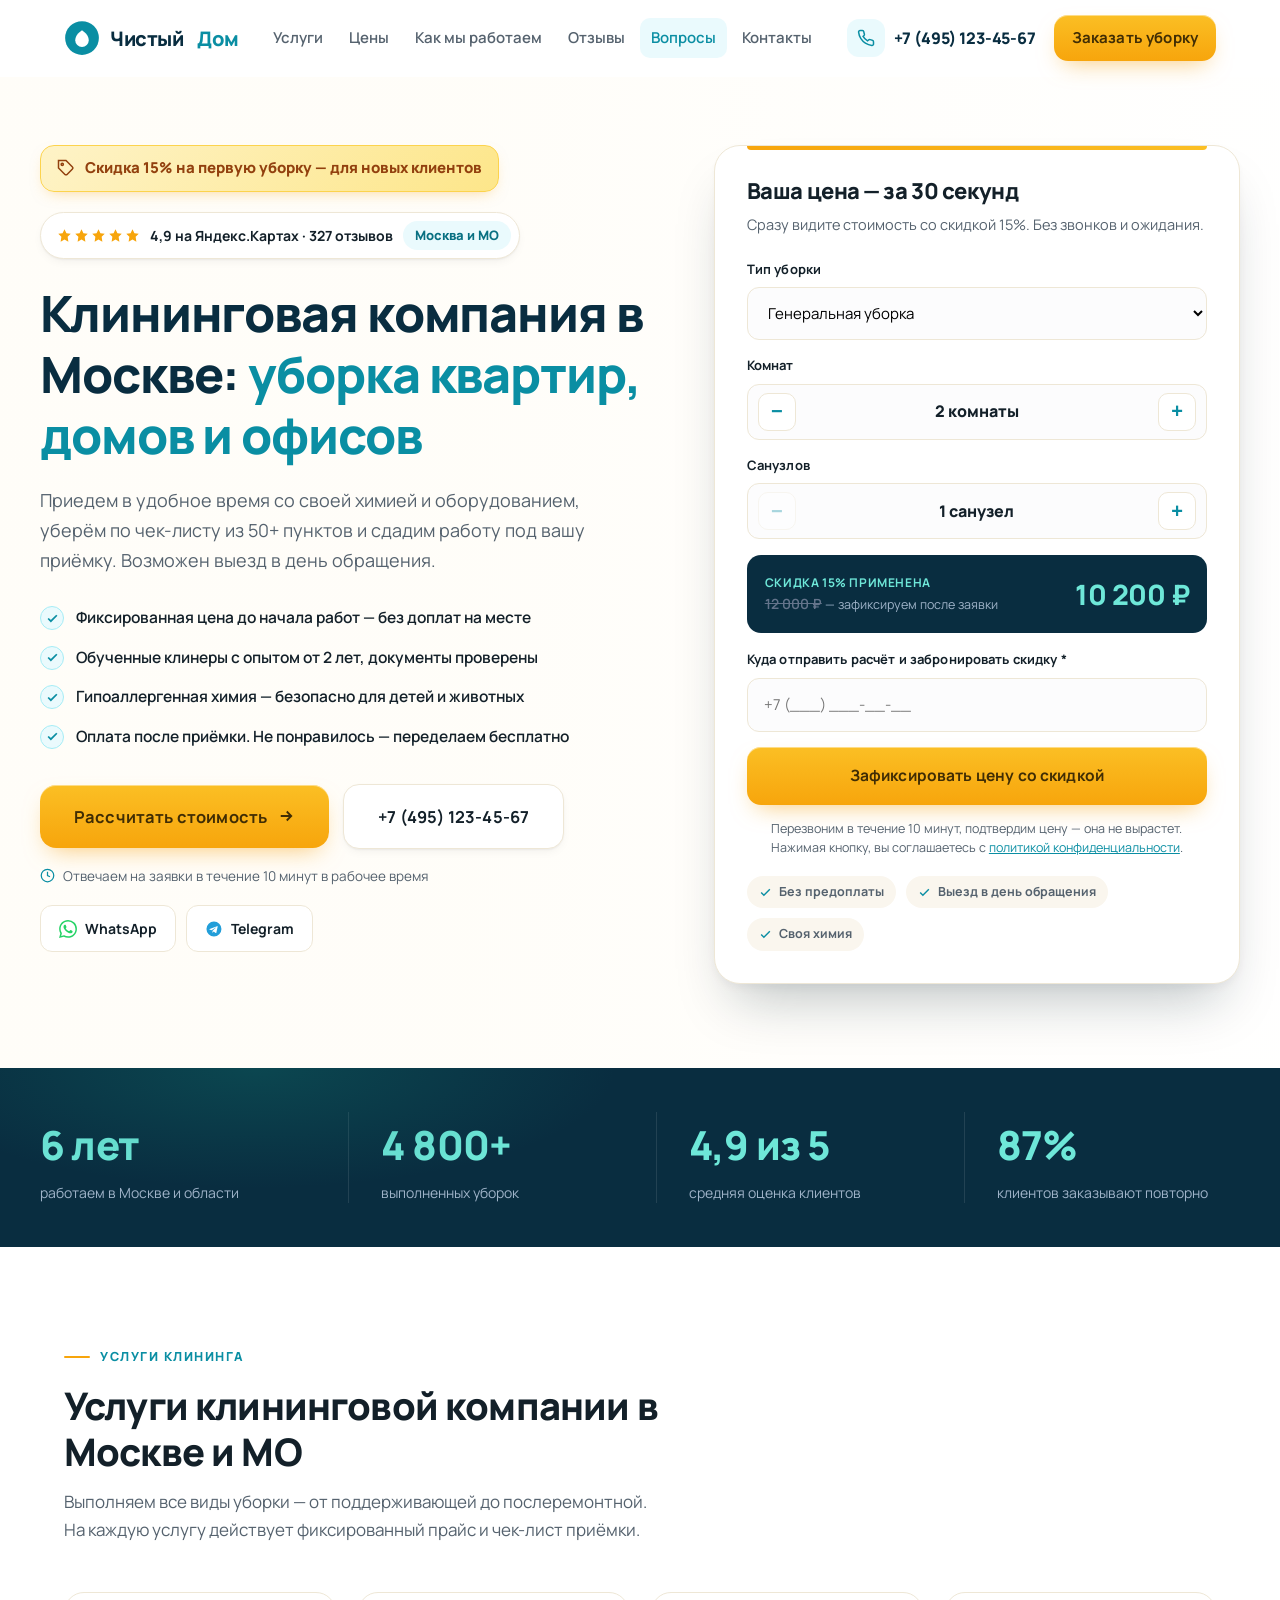
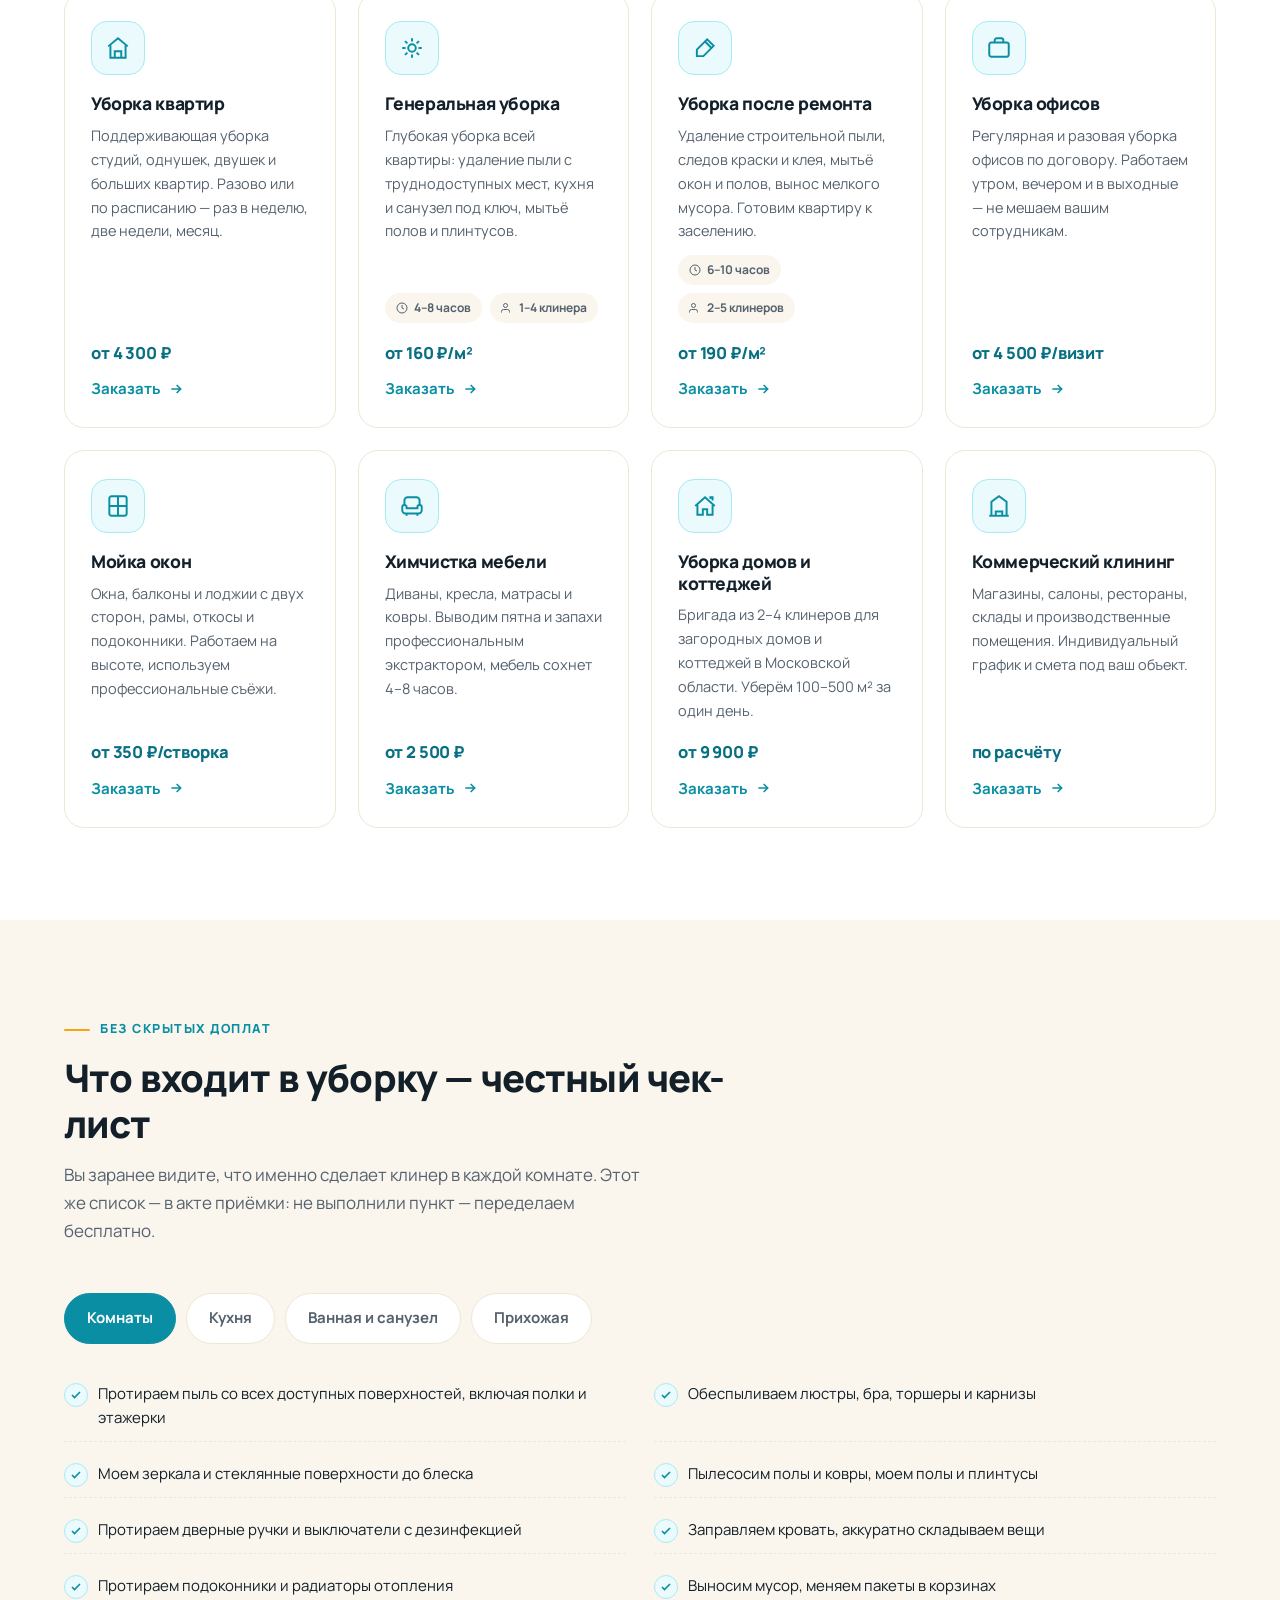
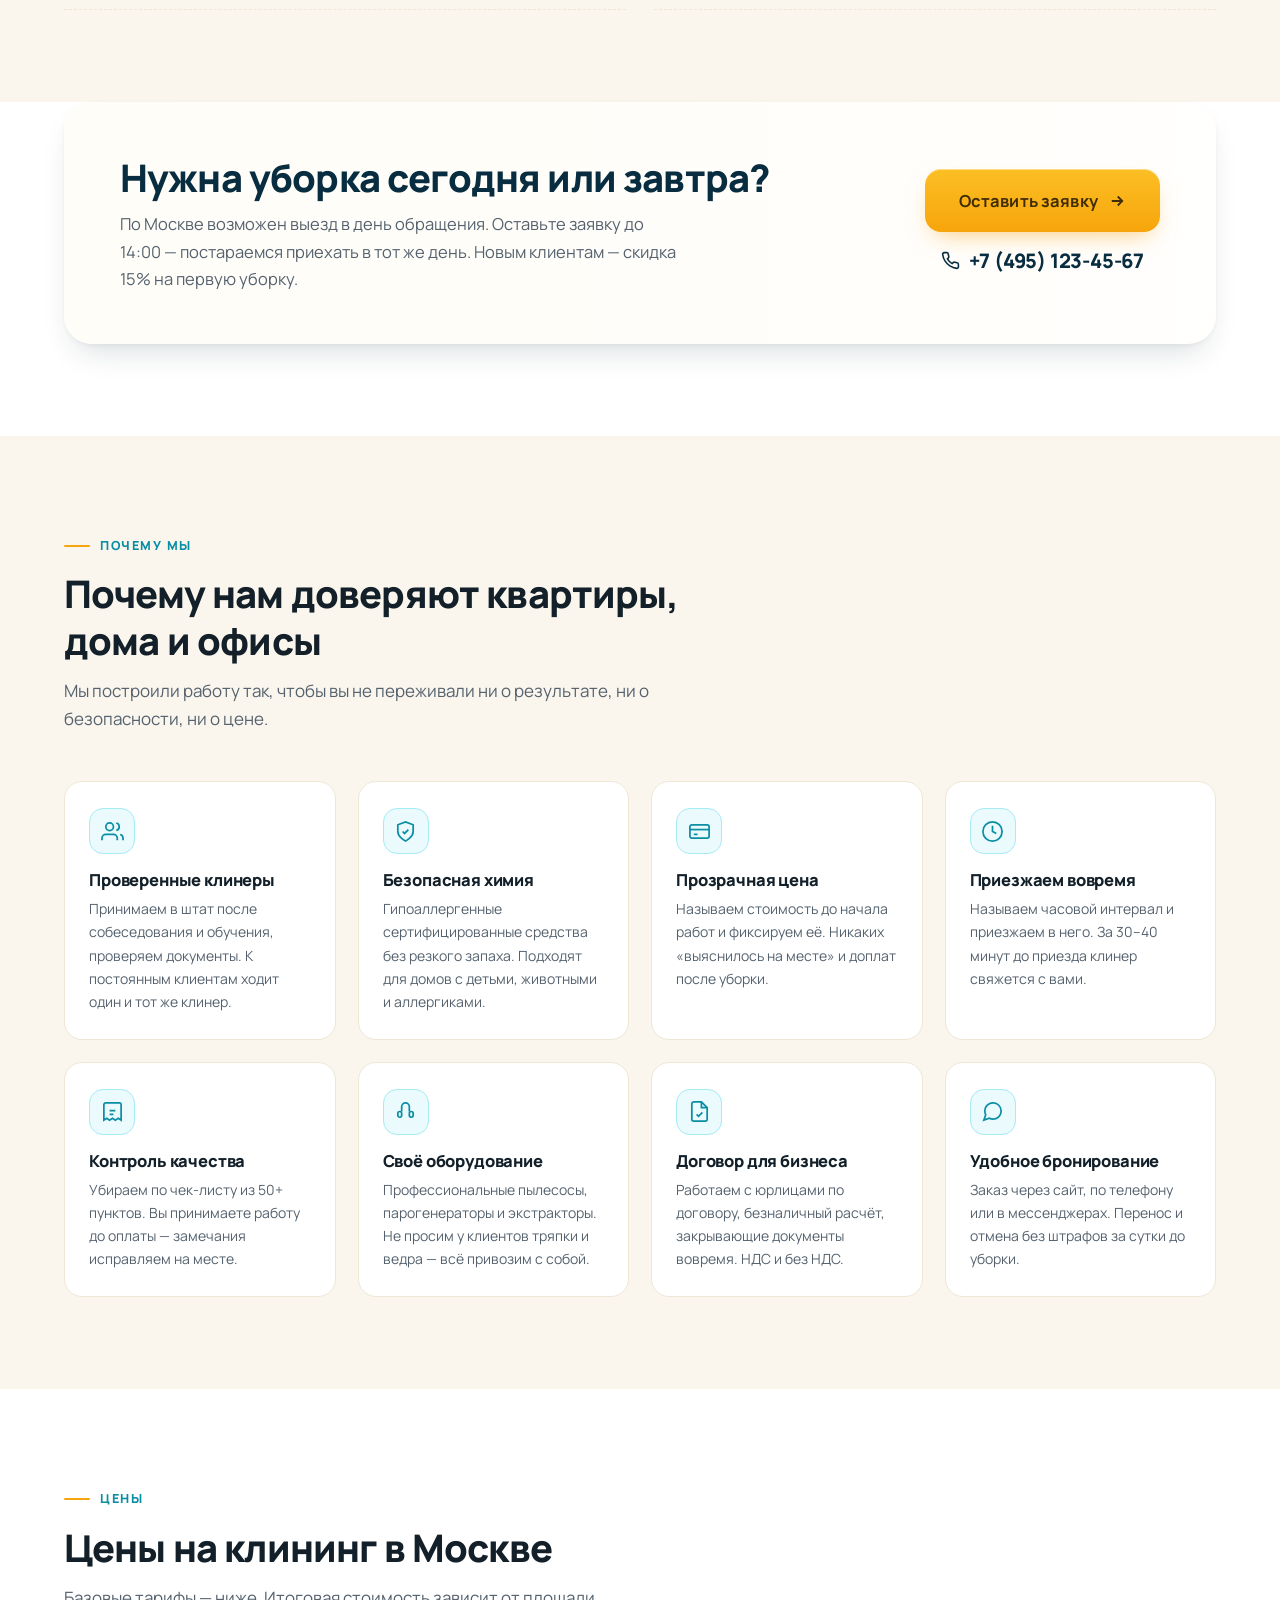
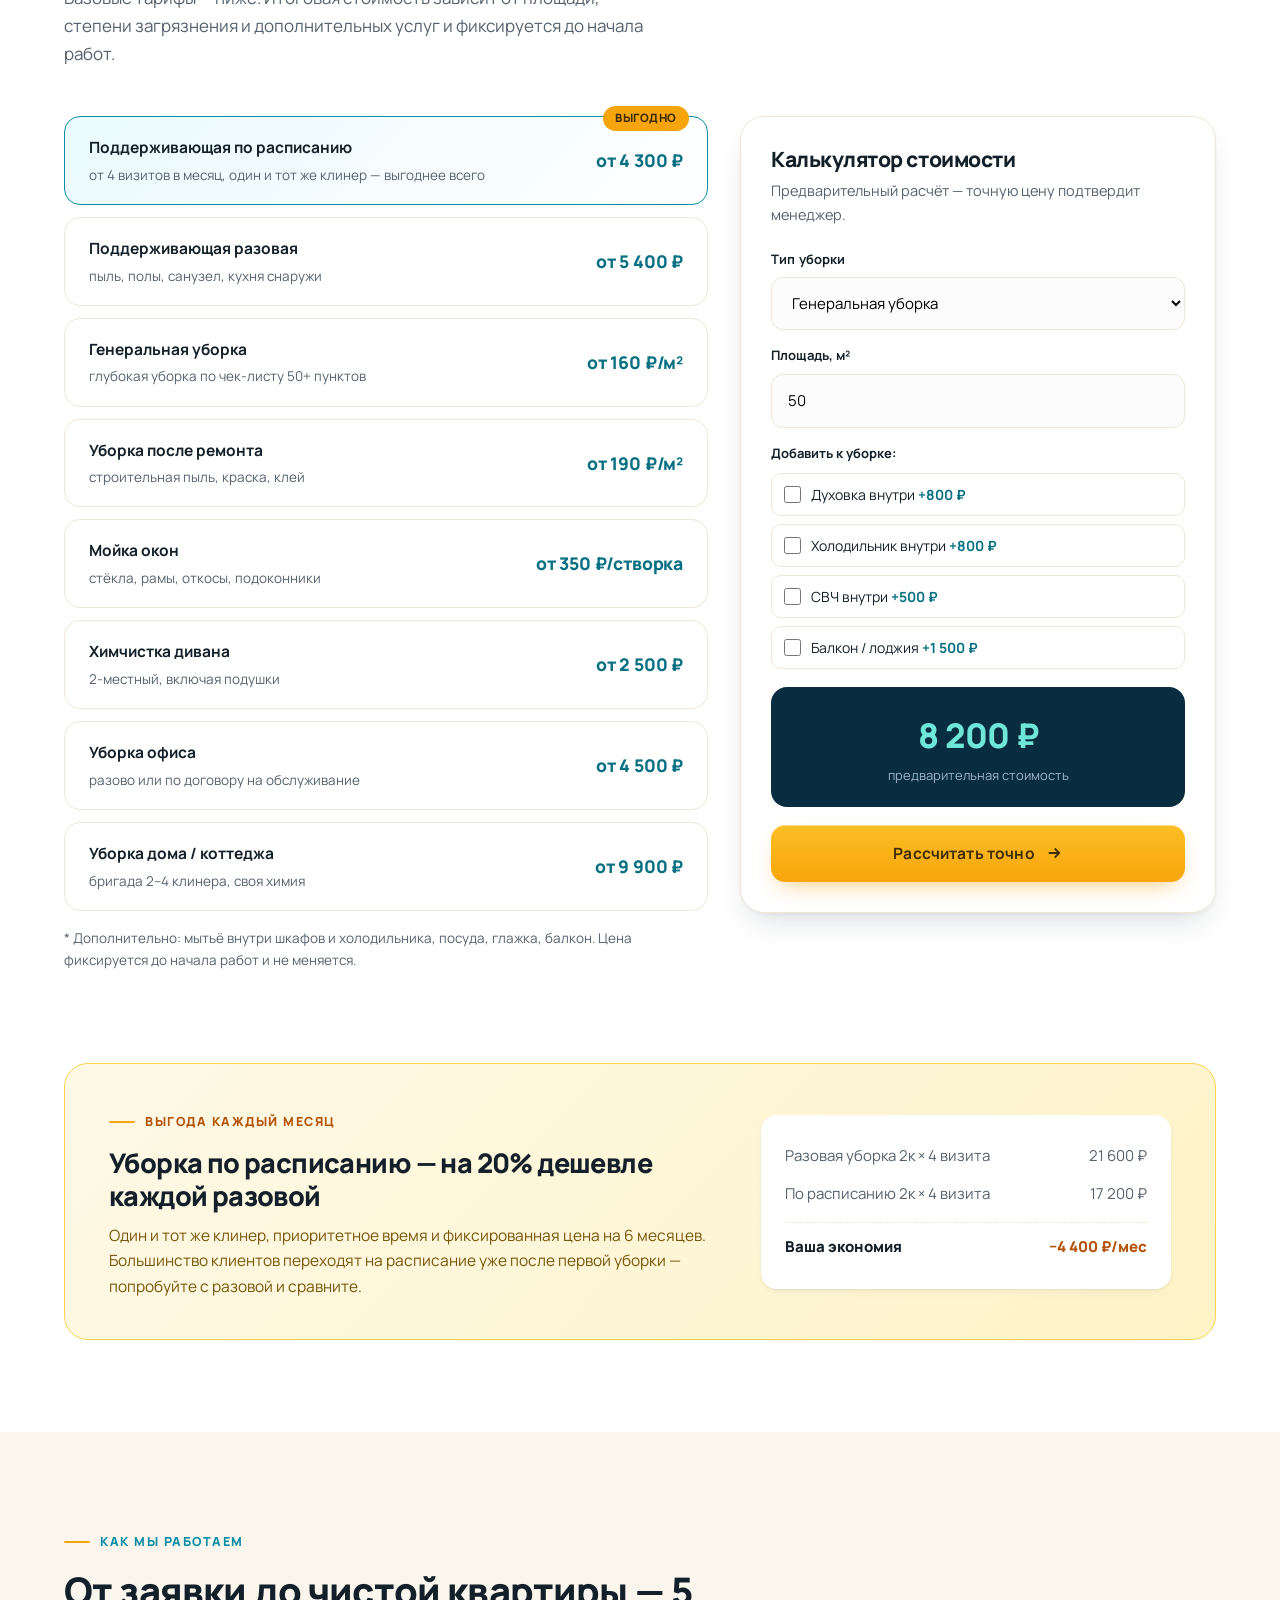
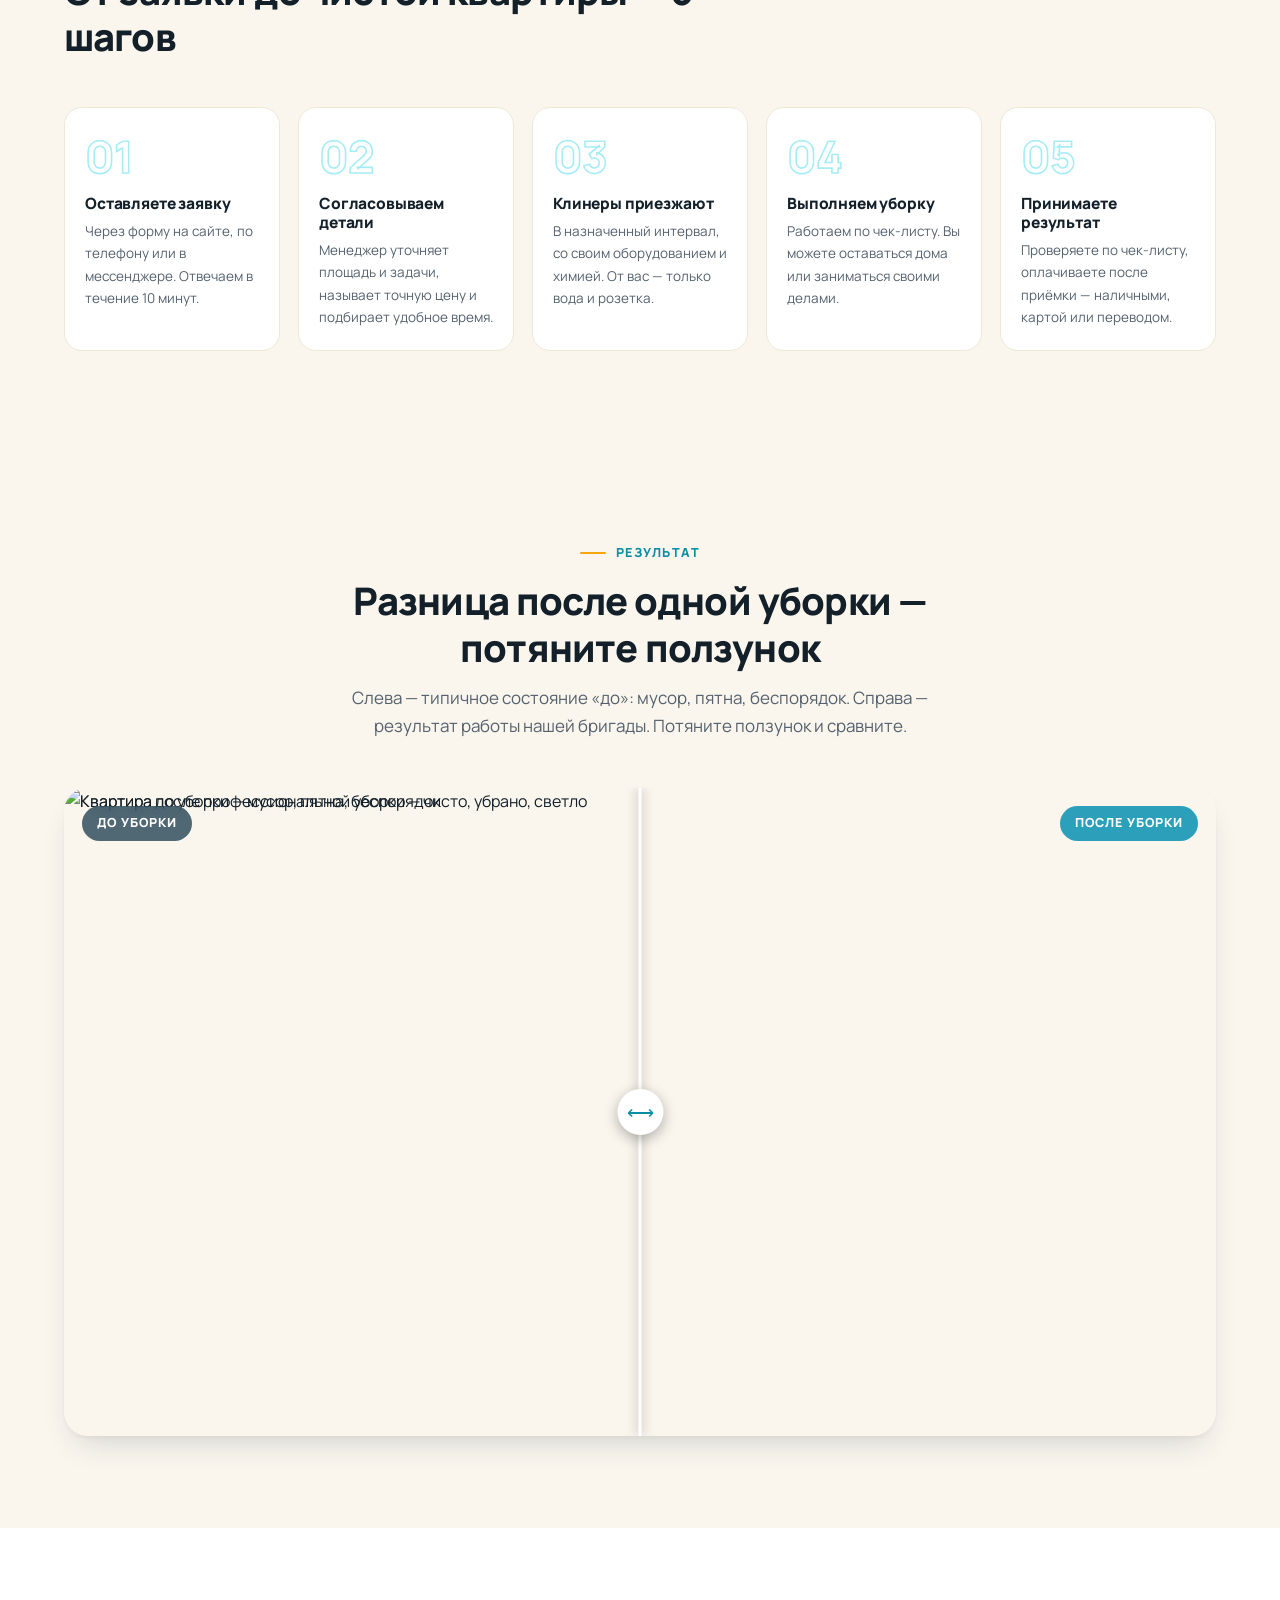
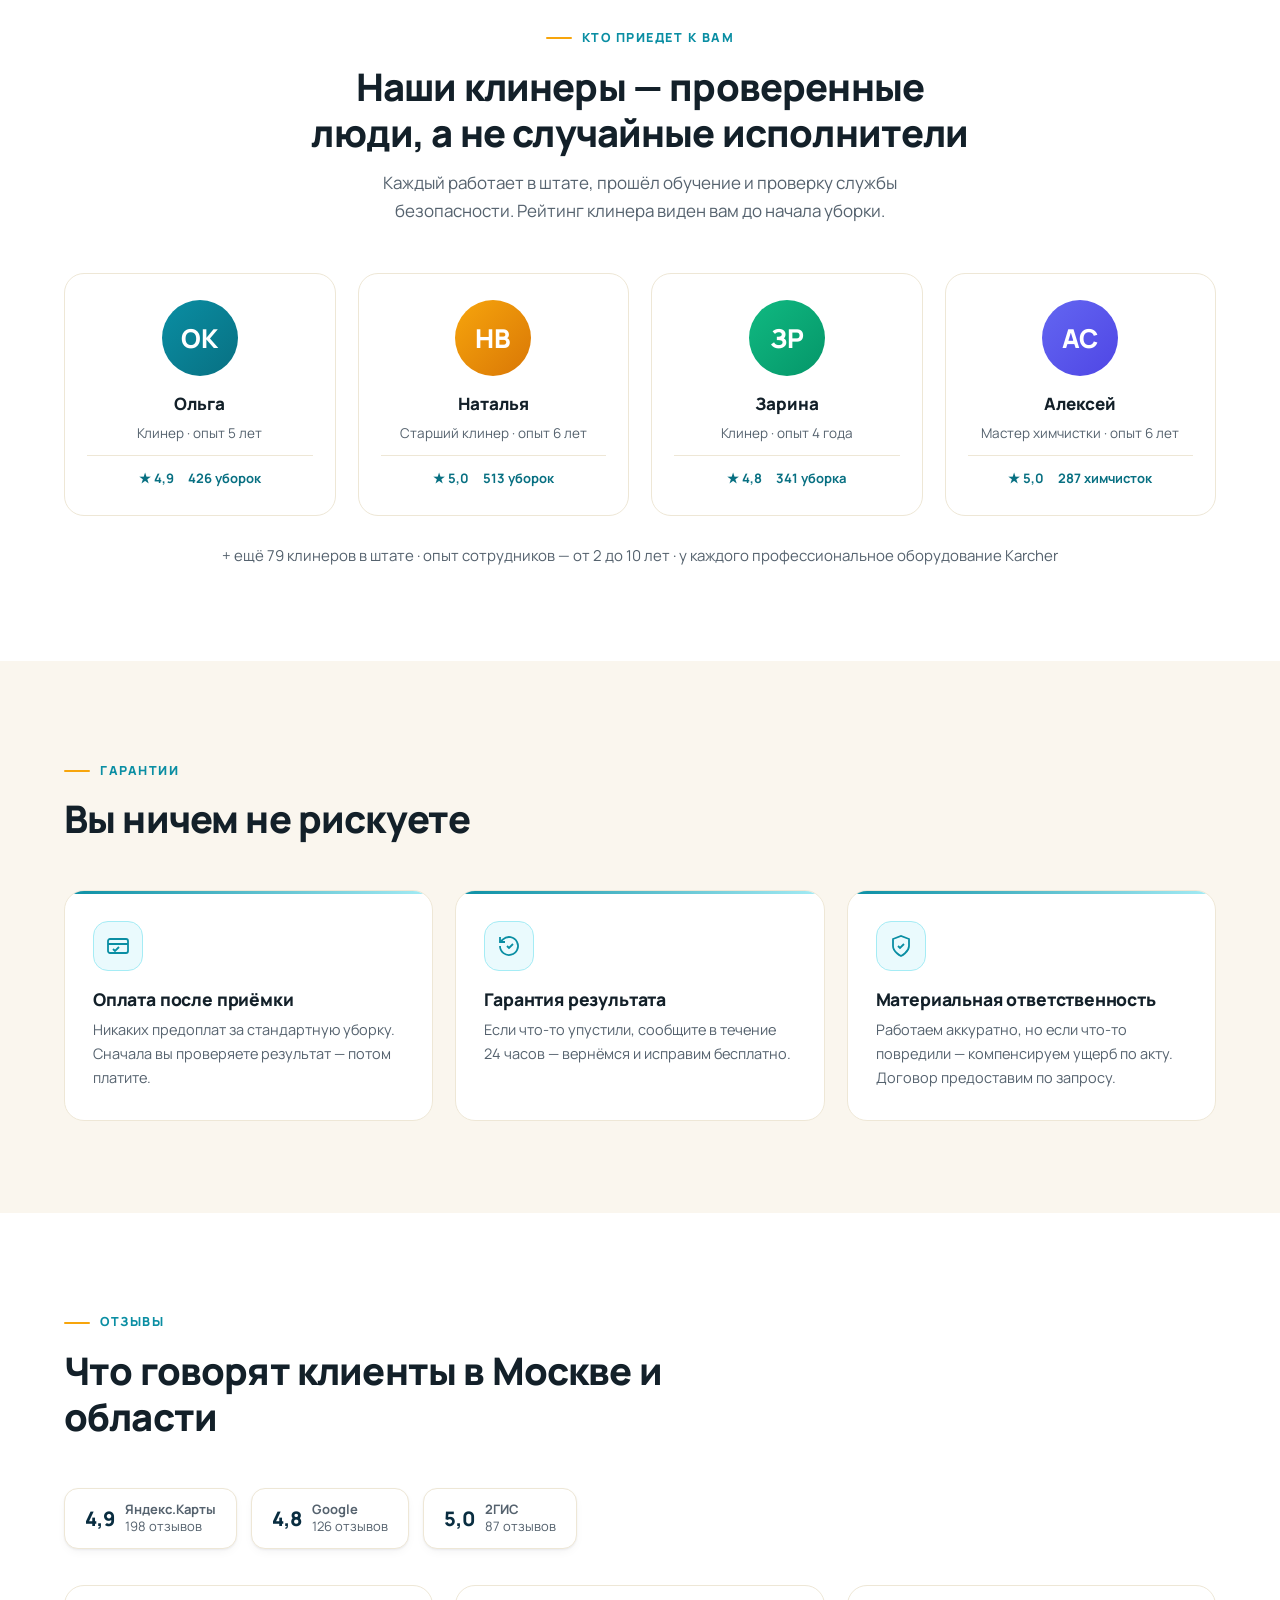
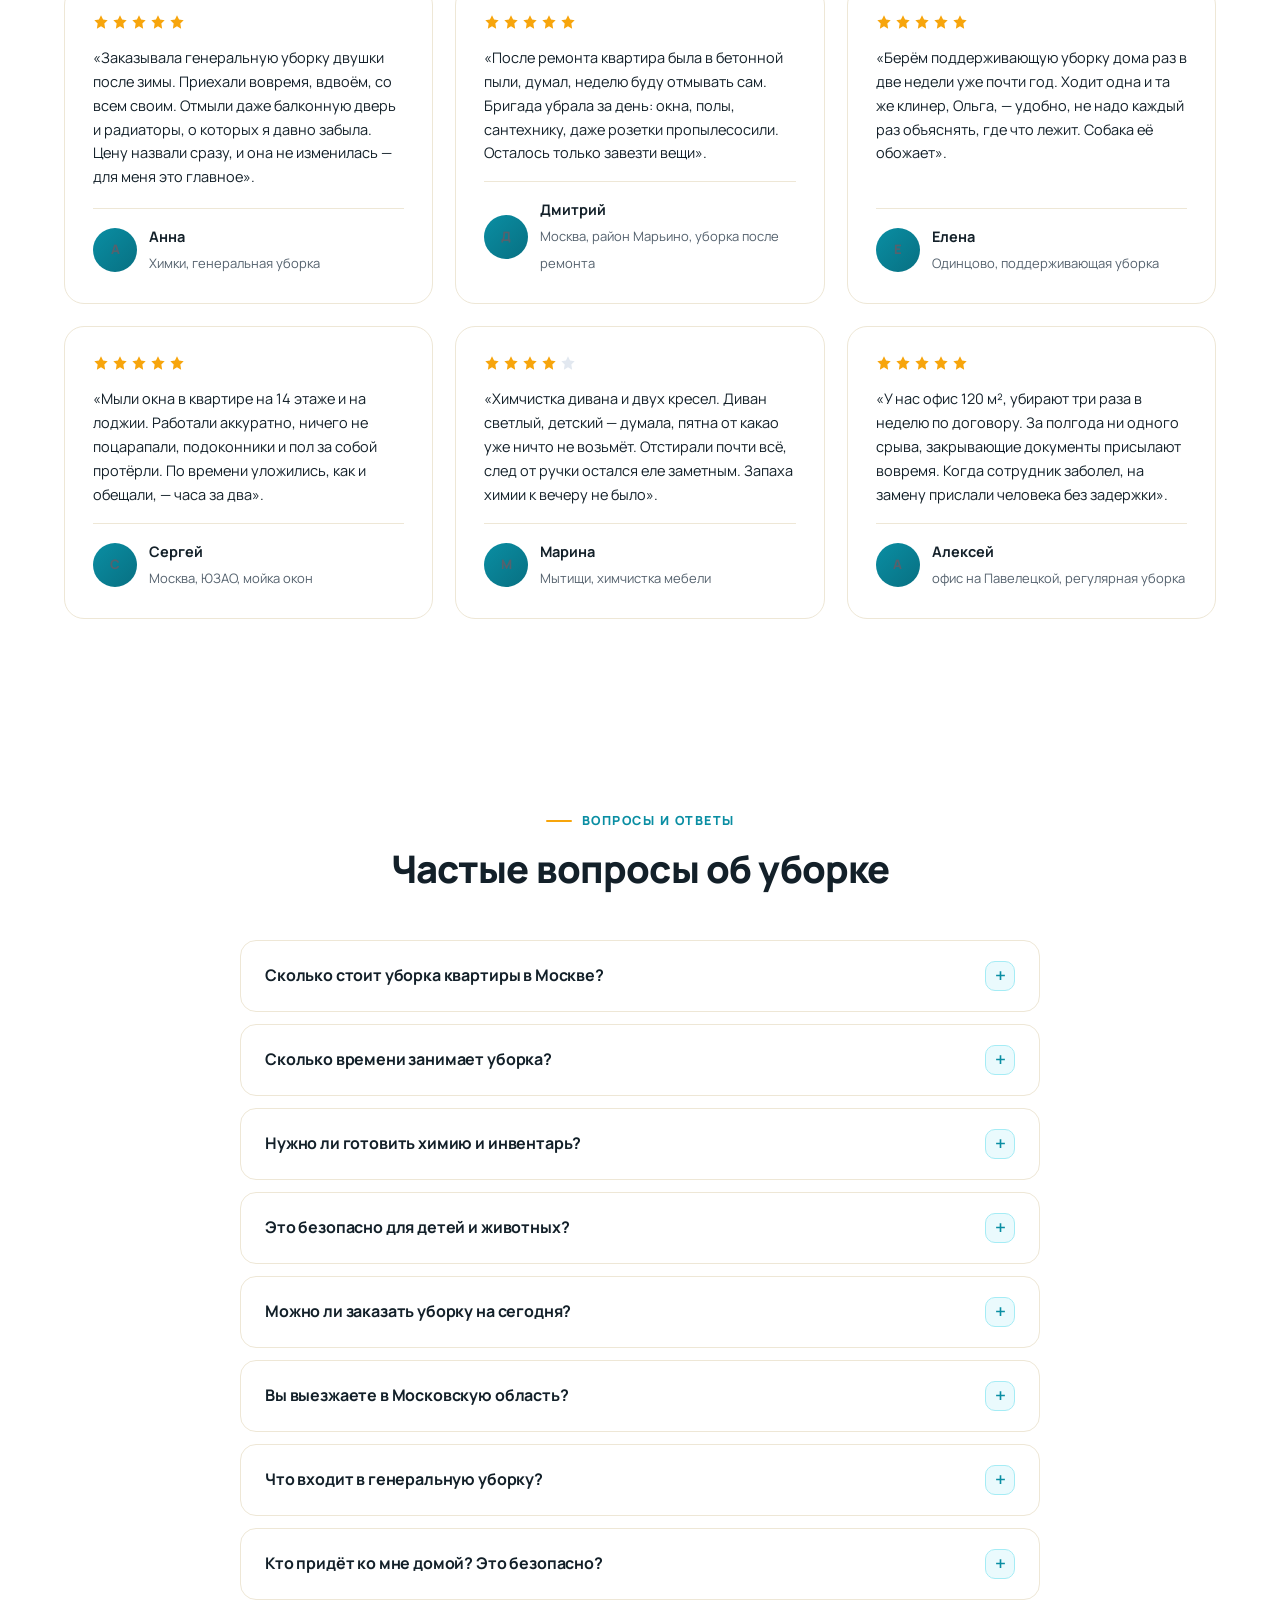
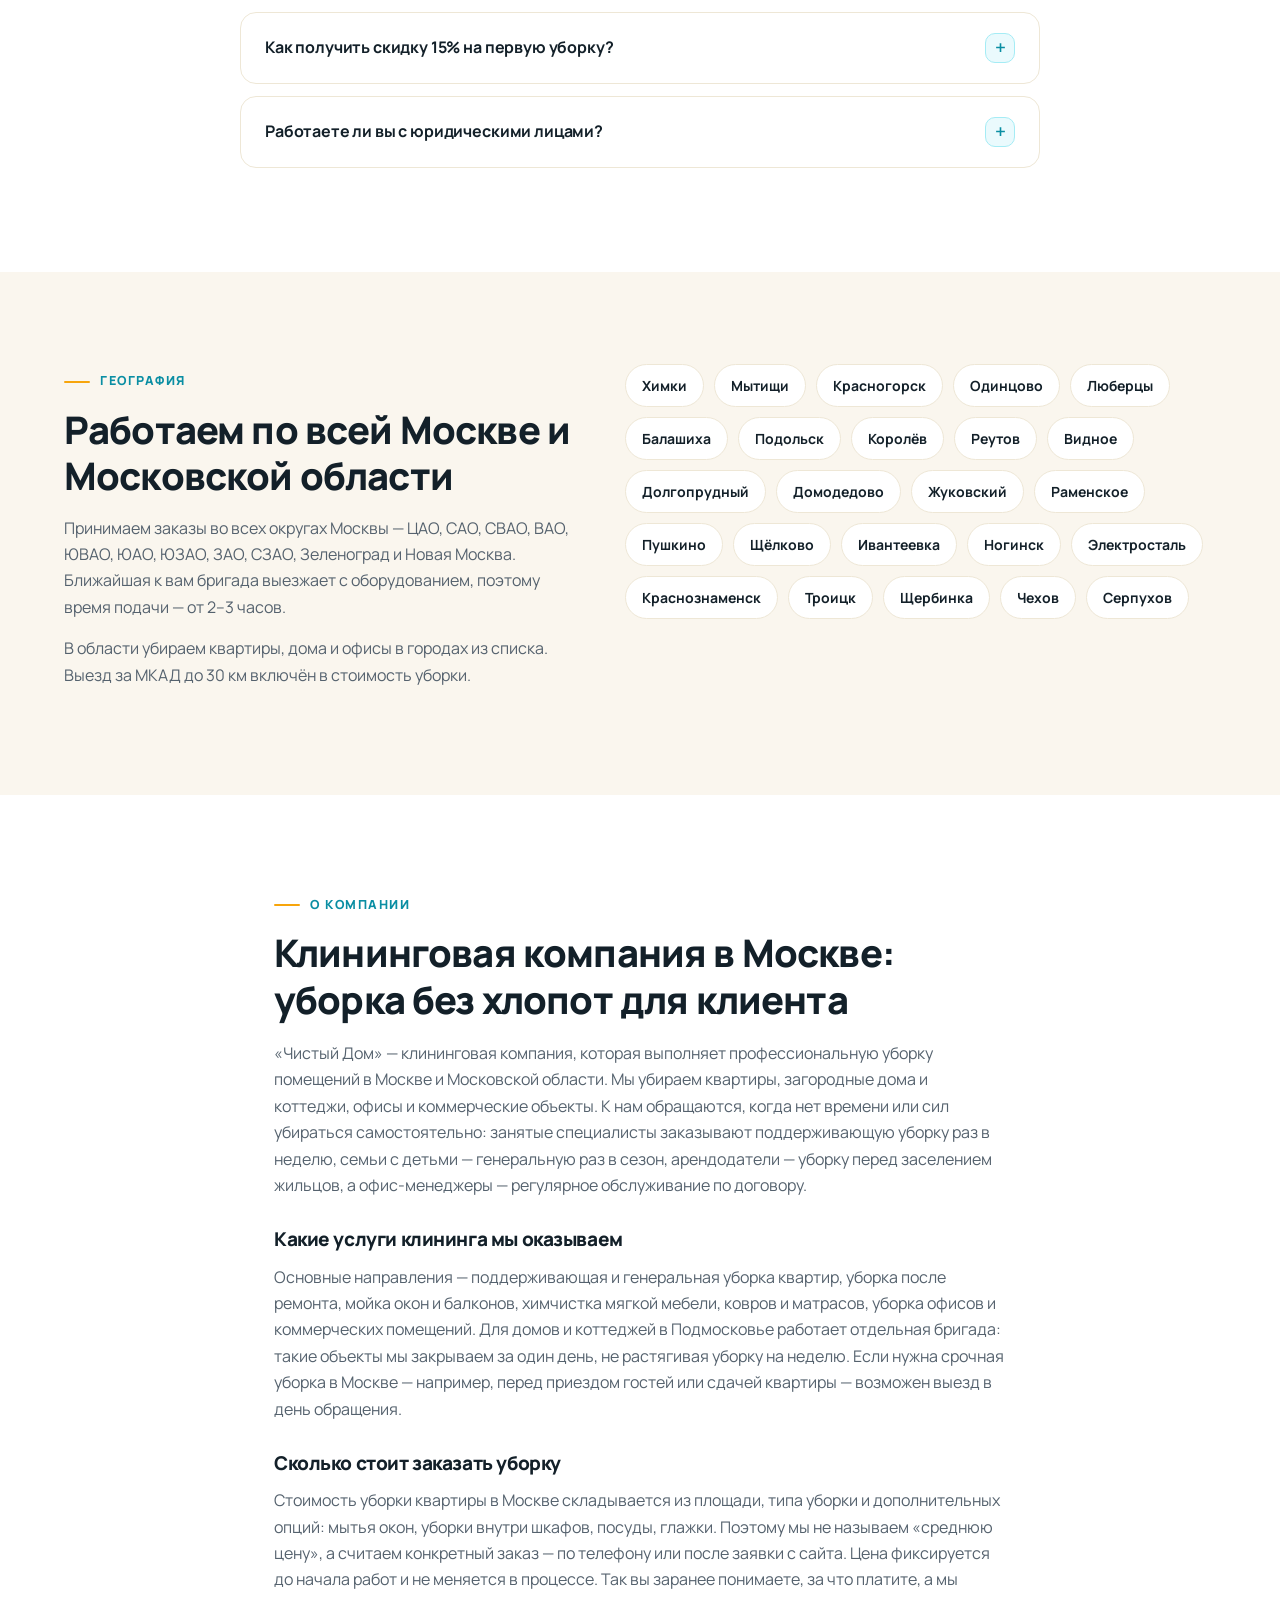
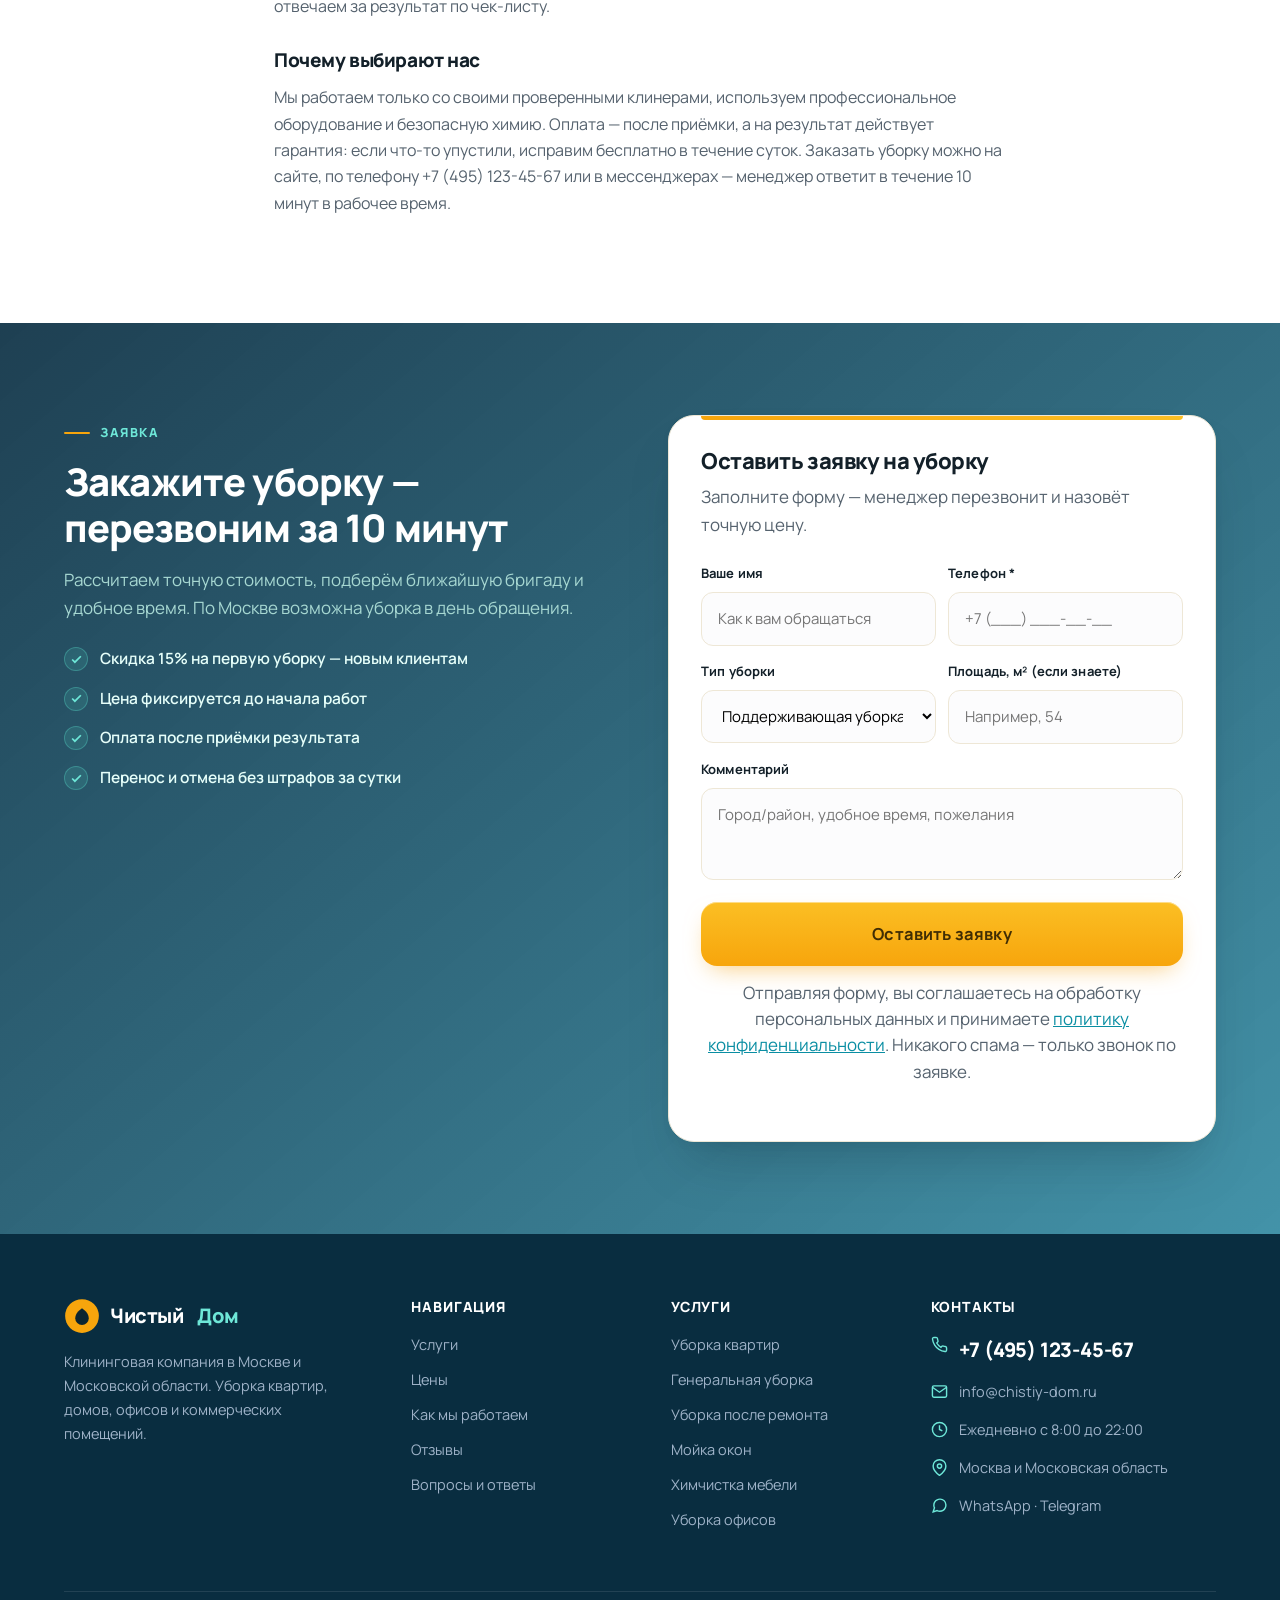
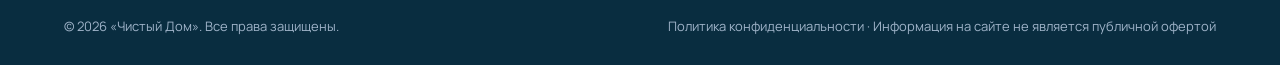
==== app/index.html @ 16c9f95a "Rename index.html to app/index.html" ====
<!DOCTYPE html>
<html lang="ru">
<head>
  <meta charset="UTF-8">
  <meta name="viewport" content="width=device-width, initial-scale=1.0">

  <!-- ============================================================
       SEO-МЕТАДАННЫЕ
       EDIT: замените «Чистый Дом», домен и телефон на свои данные
       ============================================================ -->
  <title>Клининговая компания в Москве — уборка квартир, домов и офисов | Чистый Дом</title>
  <meta name="description" content="Профессиональный клининг в Москве и Московской области: уборка квартир, генеральная уборка, уборка после ремонта, мойка окон, химчистка мебели. Выезд в день обращения, фиксированная цена, гарантия результата.">
  <!-- EDIT: canonical — укажите реальный URL страницы -->
  <link rel="canonical" href="https://arab27696797-ui.github.io/Klining/">
  <meta name="robots" content="index, follow">

  <!-- Open Graph -->
  <meta property="og:type" content="website">
  <meta property="og:locale" content="ru_RU">
  <meta property="og:title" content="Клининговая компания в Москве — уборка квартир, домов и офисов | Чистый Дом">
  <meta property="og:description" content="Уборка квартир, домов и офисов в Москве и МО. Выезд в день обращения, своя химия и оборудование, оплата после приёмки.">
  <meta property="og:url" content="https://arab27696797-ui.github.io/Klining/">
  <meta property="og:site_name" content="Чистый Дом">
  <!-- EDIT: добавьте реальное og-изображение 1200×630 -->
  <meta property="og:image" content="https://arab27696797-ui.github.io/Klining/assets/hero-interior.jpg">
  <meta name="twitter:card" content="summary_large_image">

  <!-- Favicon-плейсхолдер (inline SVG) -->
  <link rel="icon" href="data:image/svg+xml,%3Csvg xmlns='http://www.w3.org/2000/svg' viewBox='0 0 64 64'%3E%3Ccircle cx='32' cy='32' r='30' fill='%230f766e'/%3E%3Cpath d='M20 36c0-8 6-14 12-18 6 4 12 10 12 18a12 12 0 1 1-24 0z' fill='%23fff'/%3E%3C/svg%3E">

  <!-- Фирменный шрифт: Manrope (кириллица). Fallback — системный стек -->
  <link rel="preconnect" href="https://fonts.googleapis.com">
  <link rel="preconnect" href="https://fonts.gstatic.com" crossorigin>
  <link href="https://fonts.googleapis.com/css2?family=Manrope:wght@400;500;600;700;800&display=swap" rel="stylesheet">

  <!-- ============================================================
       SCHEMA.ORG JSON-LD: LocalBusiness / CleaningService
       EDIT: название, телефон, адрес, домен, гео, рейтинг.
       ВАЖНО: aggregateRating публикуйте только с реальными
       данными (Яндекс.Карты / Google) или удалите этот блок.
       ============================================================ -->
  <script type="application/ld+json">
  {
    "@context": "https://schema.org",
    "@type": ["LocalBusiness", "CleaningService"],
    "name": "Чистый Дом — клининговая компания",
    "description": "Клининговая компания в Москве и Московской области: уборка квартир, генеральная уборка, уборка после ремонта, уборка офисов, мойка окон, химчистка мебели, уборка домов и коттеджей.",
    "url": "https://arab27696797-ui.github.io/Klining/",
    "telephone": "+7 495 123-45-67",
    "email": "info@chistiy-dom.ru",
    "priceRange": "₽₽",
    "currenciesAccepted": "RUB",
    "address": {
      "@type": "PostalAddress",
      "addressLocality": "Москва",
      "addressRegion": "Московская область",
      "addressCountry": "RU"
    },
    "geo": { "@type": "GeoCoordinates", "latitude": 55.7558, "longitude": 37.6173 },
    "openingHoursSpecification": [{
      "@type": "OpeningHoursSpecification",
      "dayOfWeek": ["Monday","Tuesday","Wednesday","Thursday","Friday","Saturday","Sunday"],
      "opens": "08:00",
      "closes": "22:00"
    }],
    "areaServed": [
      { "@type": "City", "name": "Москва" },
      { "@type": "City", "name": "Химки" },
      { "@type": "City", "name": "Мытищи" },
      { "@type": "City", "name": "Красногорск" },
      { "@type": "City", "name": "Одинцово" },
      { "@type": "City", "name": "Люберцы" },
      { "@type": "City", "name": "Балашиха" },
      { "@type": "City", "name": "Подольск" },
      { "@type": "City", "name": "Королёв" },
      { "@type": "City", "name": "Видное" },
      { "@type": "City", "name": "Домодедово" },
      { "@type": "City", "name": "Реутов" },
      { "@type": "City", "name": "Жуковский" }
    ],
    "aggregateRating": {
      "@type": "AggregateRating",
      "ratingValue": "4.9",
      "reviewCount": "327"
    }
  }
  </script>

  <!-- ============================================================
       SCHEMA.ORG JSON-LD: FAQPage
       Вопросы и ответы должны совпадать с видимым блоком FAQ
       ============================================================ -->
  <script type="application/ld+json">
  {
    "@context": "https://schema.org",
    "@type": "FAQPage",
    "mainEntity": [
      {
        "@type": "Question",
        "name": "Сколько стоит уборка квартиры в Москве?",
        "acceptedAnswer": { "@type": "Answer", "text": "Поддерживающая разовая — от 5 400 ₽ (по расписанию от 4 300 ₽), генеральная — от 160 ₽/м², уборка после ремонта — от 190 ₽/м². Точную цену вы видите сразу в калькуляторе на сайте, а после заявки менеджер фиксирует её — она не изменится в процессе." }
      },
      {
        "@type": "Question",
        "name": "Сколько времени занимает уборка?",
        "acceptedAnswer": { "@type": "Answer", "text": "Поддерживающая уборка однокомнатной квартиры — 2–3 часа, генеральная уборка двухкомнатной — 4–6 часов. Уборка после ремонта или большого дома может занять целый день, в этом случае работает бригада из 2–4 клинеров." }
      },
      {
        "@type": "Question",
        "name": "Нужно ли готовить химию и инвентарь?",
        "acceptedAnswer": { "@type": "Answer", "text": "Нет. Клинеры приезжают со своим профессиональным оборудованием (пылесосы, парогенераторы, швабры) и сертифицированными моющими средствами. От вас нужен только доступ к воде и электричеству." }
      },
      {
        "@type": "Question",
        "name": "Это безопасно для детей и животных?",
        "acceptedAnswer": { "@type": "Answer", "text": "Да. По умолчанию мы используем гипоаллергенные средства без резкого запаха, которые подходят для домов с детьми, животными и аллергиками. Если нужна обработка конкретными составами — предупредите менеджера." }
      },
      {
        "@type": "Question",
        "name": "Можно ли заказать уборку на сегодня?",
        "acceptedAnswer": { "@type": "Answer", "text": "Да, в Москве возможна срочная уборка в день обращения, если есть свободная бригада. Позвоните или оставьте заявку до 14:00 — постараемся приехать в тот же день." }
      },
      {
        "@type": "Question",
        "name": "Вы выезжаете в Московскую область?",
        "acceptedAnswer": { "@type": "Answer", "text": "Да, работаем по всей Москве и Московской области: Химки, Мытищи, Красногорск, Одинцово, Люберцы, Балашиха, Подольск, Видное, Домодедово и другие города. Выезд за МКАД до 30 км включён в стоимость, дальше — по договорённости." }
      },
      {
        "@type": "Question",
        "name": "Что входит в генеральную уборку?",
        "acceptedAnswer": { "@type": "Answer", "text": "Влажная уборка всех поверхностей, мытьё полов и плинтусов, удаление пыли с люстр и карнизов, мытьё зеркал и стеклянных поверхностей, чистка сантехники и плиты, мытьё фасадов кухни, вынос мусора. Мойка окон, химчистка мебели и уборка внутри шкафов — по запросу за доплату." }
      },
      {
        "@type": "Question",
        "name": "Кто придёт ко мне домой? Это безопасно?",
        "acceptedAnswer": { "@type": "Answer", "text": "К вам приедет штатный клинер, а не случайный исполнитель с биржи. Каждый сотрудник проходит проверку документов и службы безопасности, обучение и испытательный срок. Вы заранее увидите имя и рейтинг клинера, а к постоянным клиентам ходит один и тот же человек. Мы несём материальную ответственность за имущество клиентов." }
      },
      {
        "@type": "Question",
        "name": "Как получить скидку 15% на первую уборку?",
        "acceptedAnswer": { "@type": "Answer", "text": "Скидка применяется автоматически для всех новых клиентов — просто оставьте заявку на сайте или назовите промокод «ПЕРВАЯ» менеджеру по телефону. Скидка действует на поддерживающую и генеральную уборку, а также уборку после ремонта. Постоянным клиентам — персональная скидка 10% со второго заказа." }
      },
      {
        "@type": "Question",
        "name": "Работаете ли вы с юридическими лицами?",
        "acceptedAnswer": { "@type": "Answer", "text": "Да. Убираем офисы, магазины и коммерческие помещения по договору, работаем по безналичному расчёту с НДС и без, предоставляем все закрывающие документы." }
      }
    ]
  }
  </script>

  <style>
    /* ==========================================================
       ДИЗАЙН-СИСТЕМА v2
       EDIT: фирменные цвета меняются в переменных ниже
       ========================================================== */
    :root {
      --brand: #0a8ea3;           /* глубокий морской циан */
      --brand-dark: #087082;
      --brand-soft: #eafafd;
      --brand-line: #a5ecf5;
      --ink: #132029;
      --ink-deep: #092d40;        /* глубокий океан */
      --muted: #55626e;
      --line: #eee7d6;            /* тёплый песочный бордер */
      --bg: #faf6ee;              /* тёплый ivory */
      --surface: #ffffff;
      --accent: #f7a50c;
      --accent-dark: #d98c06;
      --accent-ink: #402d04;
      --danger: #dc2626;
      --radius-s: 12px;
      --radius-m: 18px;
      --radius-l: 26px;
      --shadow-s: 0 1px 2px rgba(16, 24, 40, .05), 0 4px 12px -4px rgba(16, 24, 40, .08);
      --shadow-m: 0 2px 4px rgba(16, 24, 40, .04), 0 16px 32px -12px rgba(11, 37, 48, .18);
      --shadow-l: 0 4px 8px rgba(16, 24, 40, .04), 0 32px 56px -20px rgba(11, 37, 48, .28);
      --ease: cubic-bezier(.22, .61, .36, 1);
    }

    *, *::before, *::after { box-sizing: border-box; margin: 0; padding: 0; }

    html {
      scroll-behavior: smooth;
      scroll-padding-top: 96px;
    }

    body {
      font-family: "Manrope", -apple-system, BlinkMacSystemFont, "Segoe UI", Roboto, sans-serif;
      color: var(--ink);
      background: #fff;
      line-height: 1.65;
      font-size: 16px;
      -webkit-font-smoothing: antialiased;
    }

    ::selection { background: var(--brand-line); color: var(--ink-deep); }

    img, svg { display: block; max-width: 100%; }
    a { color: var(--brand); text-decoration: none; }
    ul { list-style: none; }

    .container {
      width: 100%;
      max-width: 1200px;
      margin: 0 auto;
      padding: 0 24px;
    }

    h1, h2, h3 { line-height: 1.22; font-weight: 800; letter-spacing: -.022em; }
    h1 { font-size: clamp(30px, 4.6vw, 50px); }
    h2 { font-size: clamp(25px, 3.4vw, 38px); }
    h3 { font-size: 19px; }

    .section { padding: 92px 0; }
    .section--alt { background: var(--bg); }

    .section-head { max-width: 680px; margin-bottom: 48px; }
    .section-head--center { margin-left: auto; margin-right: auto; text-align: center; }
    .section-head--center .eyebrow { justify-content: center; }
    .eyebrow {
      display: inline-flex;
      align-items: center;
      gap: 10px;
      font-size: 12.5px;
      font-weight: 800;
      letter-spacing: .12em;
      text-transform: uppercase;
      color: var(--brand);
      margin-bottom: 14px;
    }
    .eyebrow::before {
      content: "";
      width: 26px;
      height: 2px;
      border-radius: 2px;
      background: var(--accent);
    }
    .section-sub { color: var(--muted); margin-top: 14px; font-size: 17px; max-width: 600px; }
    .section-head--center .section-sub { margin-left: auto; margin-right: auto; }

    /* ---------- Кнопки ---------- */
    .btn {
      display: inline-flex;
      align-items: center;
      justify-content: center;
      gap: 10px;
      padding: 16px 28px;
      border: none;
      border-radius: 14px;
      font: inherit;
      font-weight: 700;
      font-size: 15.5px;
      letter-spacing: .01em;
      cursor: pointer;
      transition: transform .18s var(--ease), box-shadow .18s var(--ease), background .18s ease, color .18s ease, border-color .18s ease;
      white-space: nowrap;
    }
    .btn:focus-visible, a:focus-visible, button:focus-visible, input:focus-visible, select:focus-visible, textarea:focus-visible {
      outline: 3px solid rgba(15, 118, 110, .35);
      outline-offset: 2px;
    }
    .btn--accent {
      background: linear-gradient(180deg, #fbbf24 0%, var(--accent) 100%);
      color: var(--accent-ink);
      box-shadow: inset 0 1px 0 rgba(255, 255, 255, .45), 0 10px 24px -10px rgba(245, 158, 11, .6);
    }
    .btn--accent:hover {
      transform: translateY(-2px);
      box-shadow: inset 0 1px 0 rgba(255, 255, 255, .45), 0 16px 32px -12px rgba(245, 158, 11, .7);
    }
    .btn--primary { background: var(--brand); color: #fff; box-shadow: 0 10px 24px -12px rgba(15, 118, 110, .55); }
    .btn--primary:hover { background: var(--brand-dark); transform: translateY(-2px); }
    .btn--ghost {
      background: var(--surface);
      color: var(--ink);
      border: 1.5px solid var(--line);
      box-shadow: var(--shadow-s);
    }
    .btn--ghost:hover { border-color: var(--brand); color: var(--brand); transform: translateY(-2px); }
    .btn--white { background: #fff; color: var(--ink-deep); box-shadow: 0 12px 28px -12px rgba(0, 0, 0, .35); }
    .btn--white:hover { transform: translateY(-2px); background: #f8fafc; }
    .btn--lg { padding: 18px 34px; font-size: 16.5px; border-radius: 16px; }
    .btn:active { transform: translateY(0); }
    .btn svg { transition: transform .18s var(--ease); }
    .btn:hover svg { transform: translateX(3px); }

    /* ---------- Шапка ---------- */
    .site-header {
      position: sticky;
      top: 0;
      z-index: 100;
      background: rgba(255, 255, 255, .92);
      backdrop-filter: blur(14px);
      -webkit-backdrop-filter: blur(14px);
      border-bottom: 1px solid transparent;
      transition: box-shadow .25s ease, border-color .25s ease;
    }
    .site-header.is-scrolled {
      border-bottom-color: var(--line);
      box-shadow: 0 8px 24px -12px rgba(16, 24, 40, .12);
    }
    .header-inner { display: flex; align-items: center; gap: 20px; height: 76px; }
    .logo {
      display: flex;
      align-items: center;
      gap: 10px;
      font-weight: 800;
      font-size: 20px;
      letter-spacing: -.02em;
      color: var(--ink-deep);
      flex-shrink: 0;
    }
    .logo span { color: var(--brand); }
    .main-nav { display: flex; gap: 4px; margin-left: auto; }
    .main-nav a {
      color: var(--muted);
      font-size: 15px;
      font-weight: 600;
      padding: 8px 11px;
      border-radius: 10px;
      white-space: nowrap;
      transition: color .15s ease, background .15s ease;
    }
    .main-nav a:hover { color: var(--ink); background: var(--bg); }
    .main-nav a.is-active { color: var(--brand); background: var(--brand-soft); }
    .header-contacts { display: flex; align-items: center; gap: 18px; margin-left: auto; }
    .header-phone {
      font-weight: 800;
      font-size: 16px;
      letter-spacing: -.01em;
      color: var(--ink-deep);
      display: flex;
      align-items: center;
      gap: 9px;
      white-space: nowrap;
      flex-shrink: 0;
    }
    .header-phone .phone-icon {
      width: 38px;
      height: 38px;
      border-radius: 12px;
      background: var(--brand-soft);
      display: flex;
      align-items: center;
      justify-content: center;
      flex-shrink: 0;
    }
    .header-phone small {
      display: block;
      font-size: 12px;
      font-weight: 600;
      color: var(--muted);
      line-height: 1.3;
    }
    .header-cta { padding: 12px 22px; font-size: 15px; }

    .burger {
      display: none;
      width: 44px;
      height: 44px;
      background: var(--surface);
      border: 1.5px solid var(--line);
      border-radius: 12px;
      cursor: pointer;
      align-items: center;
      justify-content: center;
      flex-shrink: 0;
    }

    @media (max-width: 1280px) {
      .header-phone small { display: none; }
      .header-cta { padding: 11px 18px; }
    }
    @media (max-width: 1060px) {
      .main-nav {
        display: none;
        position: absolute;
        top: 76px;
        left: 0;
        right: 0;
        background: #fff;
        flex-direction: column;
        gap: 0;
        padding: 10px 24px 18px;
        border-bottom: 1px solid var(--line);
        box-shadow: 0 24px 32px -20px rgba(16, 24, 40, .3);
      }
      .main-nav.is-open { display: flex; }
      .main-nav a { padding: 14px 4px; border-bottom: 1px solid var(--line); border-radius: 0; font-size: 16px; }
      .main-nav a:last-child { border-bottom: none; }
      .burger { display: inline-flex; }
    }
    @media (max-width: 560px) {
      .header-phone > span:last-child { display: none; }
      .header-cta { display: none; }
    }
  </style>
  <style>
    /* ---------- Hero ---------- */
    .hero {
      position: relative;
      background: url('assets/hero-interior.jpg') center / cover no-repeat;
      overflow: hidden;
    }
    .hero::before {
      content: "";
      position: absolute;
      inset: 0;
      background: linear-gradient(90deg,
        rgba(255, 253, 248, .98) 0%,
        rgba(255, 253, 248, .93) 36%,
        rgba(255, 253, 248, .55) 62%,
        rgba(255, 253, 248, .10) 100%);
    }
    .hero-grid {
      position: relative;
      z-index: 1;
      display: grid;
      grid-template-columns: 1.08fr .92fr;
      gap: 56px;
      align-items: start;
      padding: 68px 0 84px;
    }
    .hero-rating {
      display: inline-flex;
      align-items: center;
      gap: 10px;
      background: #fff;
      border: 1px solid var(--line);
      border-radius: 999px;
      padding: 8px 8px 8px 16px;
      font-size: 14px;
      font-weight: 700;
      color: var(--ink);
      margin-bottom: 24px;
      box-shadow: var(--shadow-s);
    }
    .hero-rating .stars { display: flex; gap: 2px; }
    .hero-rating .geo {
      background: var(--brand-soft);
      color: var(--brand-dark);
      border-radius: 999px;
      padding: 4px 12px;
      font-size: 13px;
      font-weight: 800;
    }
    .hero-title { margin-bottom: 20px; color: var(--ink-deep); }
    .hero-title em { font-style: normal; color: var(--brand); }
    .hero-sub { font-size: 18px; color: var(--muted); max-width: 560px; margin-bottom: 30px; }
    .hero-bullets { display: grid; gap: 14px; margin-bottom: 34px; }
    .hero-bullets li {
      display: flex;
      align-items: flex-start;
      gap: 12px;
      font-weight: 600;
      font-size: 15.5px;
      color: var(--ink);
    }
    .check-chip {
      flex-shrink: 0;
      width: 24px;
      height: 24px;
      margin-top: 1px;
      border-radius: 50%;
      background: var(--brand-soft);
      border: 1px solid var(--brand-line);
      display: flex;
      align-items: center;
      justify-content: center;
    }
    .hero-actions { display: flex; flex-wrap: wrap; gap: 14px; align-items: center; }
    .hero-note { font-size: 13.5px; color: var(--muted); margin-top: 16px; display: flex; align-items: center; gap: 8px; }

    /* ---------- Скидочный бейдж ---------- */
    .discount-badge {
      display: inline-flex;
      align-items: center;
      gap: 10px;
      background: linear-gradient(135deg, #fef3c7, #fde68a);
      border: 1px solid #fcd34d;
      border-radius: 14px;
      padding: 10px 16px;
      font-weight: 800;
      font-size: 15px;
      color: #92400e;
      margin-bottom: 20px;
      box-shadow: 0 6px 16px -8px rgba(245, 158, 11, .5);
    }
    .discount-badge svg { flex-shrink: 0; }

    /* ---------- Кнопки мессенджеров ---------- */
    .messenger-row { display: flex; gap: 10px; flex-wrap: wrap; }
    .msg-btn {
      display: inline-flex;
      align-items: center;
      gap: 8px;
      padding: 11px 18px;
      border-radius: 12px;
      font-weight: 700;
      font-size: 14px;
      border: 1.5px solid var(--line);
      background: #fff;
      color: var(--ink);
      transition: transform .18s var(--ease), box-shadow .18s ease, border-color .18s ease;
    }
    .msg-btn:hover { transform: translateY(-2px); box-shadow: var(--shadow-s); }
    .msg-btn--wa:hover { border-color: #25d366; color: #128c7e; }
    .msg-btn--tg:hover { border-color: #229ed9; color: #229ed9; }

    /* ---------- Счётчик комнат (степпер) ---------- */
    .stepper {
      display: flex;
      align-items: center;
      justify-content: space-between;
      gap: 10px;
      border: 1.5px solid var(--line);
      border-radius: var(--radius-s);
      padding: 8px 10px;
      background: #fcfcfd;
    }
    .stepper__btn {
      width: 38px;
      height: 38px;
      border-radius: 10px;
      border: 1.5px solid var(--line);
      background: #fff;
      font-size: 20px;
      font-weight: 700;
      color: var(--brand);
      cursor: pointer;
      display: flex;
      align-items: center;
      justify-content: center;
      transition: background .15s ease, color .15s ease, border-color .15s ease;
      user-select: none;
    }
    .stepper__btn:hover:not(:disabled) { background: var(--brand); border-color: var(--brand); color: #fff; }
    .stepper__btn:disabled { opacity: .35; cursor: default; }
    .stepper__value { font-weight: 800; font-size: 16px; min-width: 90px; text-align: center; }

    /* ---------- Цена в hero-калькуляторе ---------- */
    .hero-price {
      background: var(--ink-deep);
      border-radius: 14px;
      padding: 16px 18px;
      margin: 16px 0;
      display: flex;
      justify-content: space-between;
      align-items: center;
      gap: 12px;
    }
    .hero-price__label { font-size: 12.5px; color: #9fb3c8; line-height: 1.4; }
    .hero-price__label strong { display: block; color: #6ee7d8; font-size: 12px; letter-spacing: .05em; text-transform: uppercase; margin-bottom: 2px; }
    .hero-price__num { font-size: 28px; font-weight: 800; color: #6ee7d8; letter-spacing: -.02em; white-space: nowrap; }
    .hero-price__old { font-size: 14px; color: #64748b; text-decoration: line-through; font-weight: 600; }

    /* ---------- Чипы «время/клинеры» в карточках услуг ---------- */
    .service-card__meta { display: flex; gap: 8px; flex-wrap: wrap; margin-top: 12px; }
    .meta-chip {
      display: inline-flex;
      align-items: center;
      gap: 6px;
      font-size: 12px;
      font-weight: 700;
      color: var(--muted);
      background: var(--bg);
      border-radius: 999px;
      padding: 5px 11px;
    }

    /* ---------- Табы «Что входит» ---------- */
    .tabs { display: flex; gap: 10px; flex-wrap: wrap; margin-bottom: 28px; }
    .tab-btn {
      padding: 12px 22px;
      border-radius: 999px;
      border: 1.5px solid var(--line);
      background: #fff;
      font: inherit;
      font-weight: 700;
      font-size: 15px;
      color: var(--muted);
      cursor: pointer;
      transition: all .18s ease;
    }
    .tab-btn:hover { border-color: var(--brand); color: var(--brand); }
    .tab-btn.is-active { background: var(--brand); border-color: var(--brand); color: #fff; }
    .tab-panel { display: none; }
    .tab-panel.is-active { display: block; animation: fadeIn .3s var(--ease); }
    @keyframes fadeIn { from { opacity: 0; transform: translateY(8px); } to { opacity: 1; transform: none; } }
    .checklist {
      display: grid;
      grid-template-columns: 1fr 1fr;
      gap: 10px 28px;
    }
    .checklist li {
      display: flex;
      align-items: flex-start;
      gap: 10px;
      font-size: 15px;
      color: var(--ink);
      padding: 10px 0;
      border-bottom: 1px dashed var(--line);
    }

    /* ---------- Карточки клинеров ---------- */
    .team-grid { display: grid; grid-template-columns: repeat(4, 1fr); gap: 22px; }
    .cleaner-card {
      background: #fff;
      border: 1px solid var(--line);
      border-radius: 20px;
      padding: 26px 22px;
      text-align: center;
      transition: box-shadow .2s var(--ease), transform .2s var(--ease);
    }
    .cleaner-card:hover { box-shadow: var(--shadow-m); transform: translateY(-4px); }
    .cleaner-card__avatar {
      width: 76px;
      height: 76px;
      border-radius: 50%;
      margin: 0 auto 14px;
      display: flex;
      align-items: center;
      justify-content: center;
      font-size: 26px;
      font-weight: 800;
      color: #fff;
    }
    .cleaner-card__name { font-weight: 800; font-size: 17px; margin-bottom: 4px; }
    .cleaner-card__role { font-size: 13.5px; color: var(--muted); margin-bottom: 10px; }
    .cleaner-card__stats {
      display: flex;
      justify-content: center;
      gap: 14px;
      font-size: 13px;
      font-weight: 700;
      color: var(--brand-dark);
      border-top: 1px solid var(--line);
      padding-top: 12px;
    }
    .team-note { text-align: center; margin-top: 28px; color: var(--muted); font-size: 15px; }

    /* ---------- Платформенные рейтинги ---------- */
    .ratings-row { display: flex; gap: 14px; flex-wrap: wrap; justify-content: center; margin-top: 36px; }
    .rating-pill {
      display: flex;
      align-items: center;
      gap: 10px;
      background: #fff;
      border: 1px solid var(--line);
      border-radius: 14px;
      padding: 12px 20px;
      box-shadow: var(--shadow-s);
    }
    .rating-pill__score { font-size: 20px; font-weight: 800; color: var(--ink-deep); }
    .rating-pill__src { font-size: 13px; color: var(--muted); line-height: 1.35; }

    /* ---------- Карточка формы ---------- */
    .lead-card {
      position: relative;
      background: #fff;
      border: 1px solid var(--line);
      border-radius: var(--radius-l);
      padding: 32px;
      box-shadow: var(--shadow-l);
    }
    .lead-card::before {
      content: "";
      position: absolute;
      top: 0; left: 32px; right: 32px;
      height: 4px;
      border-radius: 0 0 6px 6px;
      background: linear-gradient(90deg, var(--accent), #fbbf24);
    }
    .lead-card h2, .lead-card h3 { font-size: 22px; margin-bottom: 8px; letter-spacing: -.02em; }
    .lead-card__sub { font-size: 14.5px; color: var(--muted); margin-bottom: 22px; }
    .field { margin-bottom: 15px; }
    .field label {
      display: block;
      font-size: 13px;
      font-weight: 700;
      letter-spacing: .01em;
      margin-bottom: 7px;
      color: var(--ink);
    }
    .field input,
    .field select,
    .field textarea {
      width: 100%;
      padding: 14px 16px;
      border: 1.5px solid var(--line);
      border-radius: var(--radius-s);
      font: inherit;
      font-size: 15px;
      background: #fcfcfd;
      transition: border-color .15s ease, box-shadow .15s ease, background .15s ease;
    }
    .field textarea { resize: vertical; min-height: 92px; }
    .field input:hover, .field select:hover, .field textarea:hover { border-color: #cfd6df; }
    .field input:focus, .field select:focus, .field textarea:focus {
      outline: none;
      border-color: var(--brand);
      background: #fff;
      box-shadow: 0 0 0 4px rgba(15, 118, 110, .12);
    }
    .field--error input, .field--error select { border-color: var(--danger); background: #fff5f5; }
    .field__error { display: none; font-size: 12.5px; color: var(--danger); margin-top: 6px; font-weight: 600; }
    .field--error .field__error { display: block; }
    .form-microcopy { font-size: 12.5px; color: var(--muted); margin-top: 14px; text-align: center; line-height: 1.55; }
    .form-microcopy a { text-decoration: underline; }
    .form-success { text-align: center; padding: 28px 8px; }
    .form-success h3 { margin: 16px 0 8px; }
    .form-success p { color: var(--muted); font-size: 15px; }
    .form-row { display: grid; grid-template-columns: 1fr 1fr; gap: 12px; }

    .lead-trust {
      display: flex;
      gap: 10px;
      margin-top: 18px;
      flex-wrap: wrap;
    }
    .lead-trust span {
      display: inline-flex;
      align-items: center;
      gap: 7px;
      font-size: 12.5px;
      font-weight: 700;
      color: var(--muted);
      background: var(--bg);
      border-radius: 999px;
      padding: 6px 12px;
    }

    /* ---------- Полоса цифр ---------- */
    .stats { background: var(--ink-deep); color: #fff; position: relative; overflow: hidden; }
    .stats::after {
      content: "";
      position: absolute;
      inset: 0;
      background: radial-gradient(600px 200px at 20% 0%, rgba(15, 118, 110, .35), transparent 60%);
      pointer-events: none;
    }
    .stats-grid {
      position: relative;
      display: grid;
      grid-template-columns: repeat(4, 1fr);
      gap: 32px;
      padding: 44px 0;
    }
    .stat + .stat { border-left: 1px solid rgba(255, 255, 255, .1); padding-left: 32px; }
    .stat__num { font-size: clamp(28px, 3.4vw, 40px); font-weight: 800; letter-spacing: -.02em; color: #6ee7d8; }
    .stat__label { font-size: 14px; color: #9fb3c8; margin-top: 5px; line-height: 1.45; }

    /* ---------- Карточки услуг ---------- */
    .cards-grid { display: grid; grid-template-columns: repeat(4, 1fr); gap: 22px; }
    .service-card {
      background: var(--surface);
      border: 1px solid var(--line);
      border-radius: 20px;
      padding: 28px 26px;
      display: flex;
      flex-direction: column;
      transition: transform .22s var(--ease), box-shadow .22s var(--ease), border-color .22s ease;
    }
    .service-card:hover {
      transform: translateY(-5px);
      box-shadow: var(--shadow-m);
      border-color: var(--brand-line);
    }
    .service-card__icon {
      width: 54px;
      height: 54px;
      border-radius: 16px;
      background: var(--brand-soft);
      border: 1px solid var(--brand-line);
      display: flex;
      align-items: center;
      justify-content: center;
      margin-bottom: 18px;
    }
    .service-card h3 { font-size: 17.5px; margin-bottom: 9px; }
    .service-card p { font-size: 14.5px; color: var(--muted); flex-grow: 1; }
    .service-card__price {
      font-weight: 800;
      color: var(--brand-dark);
      margin: 16px 0 12px;
      font-size: 16.5px;
      letter-spacing: -.01em;
    }
    .service-card__link {
      font-weight: 700;
      font-size: 15px;
      display: inline-flex;
      align-items: center;
      gap: 7px;
      background: none;
      border: none;
      padding: 0;
      cursor: pointer;
      color: var(--brand);
      font-family: inherit;
      text-align: left;
    }
    .service-card__link svg { transition: transform .18s var(--ease); }
    .service-card__link:hover svg { transform: translateX(4px); }

    /* ---------- CTA-полоса ---------- */
    .cta-band {
      position: relative;
      background: url('assets/kitchen.jpg') center / cover no-repeat;
      border-radius: 28px;
      padding: 52px 56px;
      color: var(--ink-deep);
      display: flex;
      justify-content: space-between;
      align-items: center;
      gap: 32px;
      flex-wrap: wrap;
      overflow: hidden;
      box-shadow: var(--shadow-m);
    }
    .cta-band::before {
      content: "";
      position: absolute;
      inset: 0;
      background: linear-gradient(90deg,
        rgba(255, 253, 248, .97) 0%,
        rgba(255, 253, 248, .88) 45%,
        rgba(255, 253, 248, .30) 100%);
    }
    .cta-band > * { position: relative; z-index: 1; }
    .cta-band h2 { color: var(--ink-deep); margin-bottom: 10px; }
    .cta-band p { color: var(--muted); max-width: 560px; font-size: 16.5px; }
    .cta-band__actions { display: flex; flex-direction: column; gap: 12px; align-items: stretch; }
    .cta-band__phone {
      color: var(--ink-deep);
      font-weight: 800;
      font-size: 20px;
      text-align: center;
      letter-spacing: -.01em;
      display: flex;
      align-items: center;
      justify-content: center;
      gap: 9px;
    }

    /* ---------- Преимущества ---------- */
    .benefits-grid { display: grid; grid-template-columns: repeat(4, 1fr); gap: 22px; }
    .benefit {
      background: #fff;
      border: 1px solid var(--line);
      border-radius: 18px;
      padding: 26px 24px;
      transition: box-shadow .2s var(--ease), border-color .2s ease;
    }
    .benefit:hover { box-shadow: var(--shadow-s); border-color: var(--brand-line); }
    .benefit__icon {
      width: 46px;
      height: 46px;
      border-radius: 14px;
      background: var(--brand-soft);
      border: 1px solid var(--brand-line);
      display: flex;
      align-items: center;
      justify-content: center;
      margin-bottom: 16px;
    }
    .benefit h3 { font-size: 16.5px; margin-bottom: 7px; letter-spacing: -.01em; }
    .benefit p { font-size: 14px; color: var(--muted); }

    /* ---------- Цены ---------- */
    .pricing-grid { display: grid; grid-template-columns: 1.15fr .85fr; gap: 32px; align-items: start; }
    .price-list { display: grid; gap: 12px; }
    .price-row {
      display: flex;
      justify-content: space-between;
      align-items: center;
      gap: 20px;
      background: #fff;
      border: 1px solid var(--line);
      border-radius: 16px;
      padding: 18px 24px;
      transition: border-color .18s ease, box-shadow .18s var(--ease);
    }
    .price-row:hover { border-color: var(--brand-line); box-shadow: var(--shadow-s); }
    .price-row__name { font-weight: 700; font-size: 15.5px; }
    .price-row__desc { font-size: 13.5px; color: var(--muted); margin-top: 3px; }
    .price-row__value {
      font-weight: 800;
      color: var(--brand-dark);
      white-space: nowrap;
      font-size: 17.5px;
      letter-spacing: -.01em;
    }
    .price-row--accent {
      border: 1.5px solid var(--brand);
      background: linear-gradient(135deg, var(--brand-soft), #fff);
      position: relative;
    }
    .price-row--accent::after {
      content: "Выгодно";
      position: absolute;
      top: -11px;
      right: 18px;
      background: var(--accent);
      color: var(--accent-ink);
      font-size: 11.5px;
      font-weight: 800;
      letter-spacing: .05em;
      text-transform: uppercase;
      border-radius: 999px;
      padding: 3px 12px;
    }
    .price-note { font-size: 13.5px; color: var(--muted); margin-top: 16px; }

    /* ---------- Допродажи в калькуляторе ---------- */
    .extras { margin: 4px 0 6px; }
    .extras__title { font-size: 13px; font-weight: 700; margin-bottom: 8px; color: var(--ink); }
    .extra {
      display: flex;
      align-items: center;
      gap: 10px;
      padding: 9px 12px;
      border: 1.5px solid var(--line);
      border-radius: 10px;
      margin-bottom: 8px;
      cursor: pointer;
      font-size: 14px;
      transition: border-color .15s ease, background .15s ease;
      user-select: none;
    }
    .extra:hover { border-color: var(--brand-line); }
    .extra:has(.extra-check:checked) { border-color: var(--brand); background: var(--brand-soft); }
    .extra input { accent-color: var(--brand); width: 17px; height: 17px; flex-shrink: 0; }
    .extra b { color: var(--brand-dark); margin-left: auto; white-space: nowrap; }

    /* ---------- До / После (слайдер) ---------- */
    .ba-wrap {
      position: relative;
      border-radius: 24px;
      overflow: hidden;
      box-shadow: var(--shadow-m);
      aspect-ratio: 16 / 9;
      user-select: none;
    }
    .ba-img { position: absolute; inset: 0; width: 100%; height: 100%; object-fit: cover; }
    .ba-img--before { clip-path: inset(0 50% 0 0); }
    .ba-handle {
      position: absolute;
      top: 0; bottom: 0;
      left: 50%;
      width: 3px;
      background: #fff;
      box-shadow: 0 0 12px rgba(0,0,0,.4);
      transform: translateX(-50%);
      pointer-events: none;
    }
    .ba-handle::after {
      content: "⟷";
      position: absolute;
      top: 50%; left: 50%;
      transform: translate(-50%, -50%);
      width: 46px; height: 46px;
      background: #fff;
      border-radius: 50%;
      display: flex; align-items: center; justify-content: center;
      font-size: 19px;
      color: var(--brand);
      box-shadow: 0 4px 14px rgba(0,0,0,.3);
    }
    .ba-range {
      position: absolute;
      inset: 0;
      width: 100%;
      opacity: 0;
      cursor: ew-resize;
    }
    .ba-tag {
      position: absolute;
      top: 18px;
      font-size: 12.5px;
      font-weight: 800;
      letter-spacing: .08em;
      text-transform: uppercase;
      color: #fff;
      background: rgba(13, 49, 69, .72);
      backdrop-filter: blur(6px);
      border-radius: 999px;
      padding: 7px 15px;
    }
    .ba-tag--before { left: 18px; }
    .ba-tag--after { right: 18px; background: rgba(8, 145, 178, .85); }

    /* ---------- Подписочный блок ---------- */
    .sub-band {
      background: linear-gradient(135deg, #fef9e7, #fef3c7);
      border: 1.5px solid #fcd34d;
      border-radius: 24px;
      padding: 40px 44px;
      display: grid;
      grid-template-columns: 1.2fr .8fr;
      gap: 36px;
      align-items: center;
    }
    .sub-band h3 { font-size: clamp(21px, 2.6vw, 27px); margin-bottom: 10px; }
    .sub-band p { color: #78560a; font-size: 15.5px; }
    .sub-math {
      background: #fff;
      border-radius: 16px;
      padding: 22px 24px;
      box-shadow: var(--shadow-s);
      font-size: 15px;
    }
    .sub-math__row { display: flex; justify-content: space-between; padding: 7px 0; color: var(--muted); }
    .sub-math__row--total { border-top: 1px dashed var(--line); margin-top: 8px; padding-top: 12px; color: var(--ink); font-weight: 800; }
    .sub-math__save { color: #b45309; font-weight: 800; }

    /* ---------- Прогресс чтения ---------- */
    .progress-bar {
      position: fixed;
      top: 0; left: 0;
      height: 3px;
      width: 0;
      background: linear-gradient(90deg, var(--brand), var(--accent));
      z-index: 200;
      transition: width .1s linear;
    }

    .calc-card {
      background: #fff;
      border: 1px solid var(--line);
      border-radius: 24px;
      padding: 30px;
      box-shadow: var(--shadow-m);
      position: sticky;
      top: 104px;
    }
    .calc-card h3 { margin-bottom: 6px; font-size: 21px; }
    .calc-result {
      background: var(--ink-deep);
      border-radius: 16px;
      padding: 20px;
      text-align: center;
      margin: 18px 0;
    }
    .calc-result__num { font-size: 34px; font-weight: 800; color: #6ee7d8; letter-spacing: -.02em; }
    .calc-result__label { font-size: 13px; color: #9fb3c8; margin-top: 2px; }

    /* ---------- Этапы ---------- */
    .steps { display: grid; grid-template-columns: repeat(5, 1fr); gap: 18px; }
    .step {
      position: relative;
      background: #fff;
      border: 1px solid var(--line);
      border-radius: 18px;
      padding: 26px 20px 22px;
      overflow: hidden;
      transition: box-shadow .2s var(--ease), transform .2s var(--ease);
    }
    .step:hover { box-shadow: var(--shadow-s); transform: translateY(-3px); }
    .step__num {
      font-size: 44px;
      font-weight: 800;
      letter-spacing: -.03em;
      line-height: 1;
      color: transparent;
      -webkit-text-stroke: 1.6px var(--brand-line);
      margin-bottom: 16px;
    }
    .step h3 { font-size: 15.5px; margin-bottom: 7px; letter-spacing: -.01em; }
    .step p { font-size: 13.5px; color: var(--muted); }

    /* ---------- Гарантии ---------- */
    .guarantees-grid { display: grid; grid-template-columns: repeat(3, 1fr); gap: 22px; }
    .guarantee {
      background: #fff;
      border: 1px solid var(--line);
      border-radius: 20px;
      padding: 30px 28px;
      position: relative;
      overflow: hidden;
    }
    .guarantee::before {
      content: "";
      position: absolute;
      top: 0; left: 0;
      width: 100%; height: 3px;
      background: linear-gradient(90deg, var(--brand), var(--brand-line));
    }
    .guarantee__icon {
      width: 50px;
      height: 50px;
      border-radius: 15px;
      background: var(--brand-soft);
      border: 1px solid var(--brand-line);
      display: flex;
      align-items: center;
      justify-content: center;
      margin-bottom: 18px;
    }
    .guarantee h3 { font-size: 17.5px; margin-bottom: 8px; letter-spacing: -.01em; }
    .guarantee p { font-size: 14.5px; color: var(--muted); }

    /* ---------- Отзывы ---------- */
    .reviews-grid { display: grid; grid-template-columns: repeat(3, 1fr); gap: 22px; }
    .review {
      background: #fff;
      border: 1px solid var(--line);
      border-radius: 20px;
      padding: 28px;
      display: flex;
      flex-direction: column;
      gap: 16px;
      transition: box-shadow .2s var(--ease), transform .2s var(--ease);
    }
    .review:hover { box-shadow: var(--shadow-m); transform: translateY(-4px); }
    .review__stars { display: flex; gap: 3px; }
    .review__text { font-size: 14.5px; color: var(--ink); flex-grow: 1; }
    .review__author { display: flex; align-items: center; gap: 12px; border-top: 1px solid var(--line); padding-top: 16px; }
    .review__avatar {
      width: 44px;
      height: 44px;
      border-radius: 50%;
      background: linear-gradient(135deg, var(--brand), var(--brand-dark));
      color: #fff;
      font-weight: 800;
      font-size: 16px;
      display: flex;
      align-items: center;
      justify-content: center;
      flex-shrink: 0;
    }
    .review__author strong { display: block; font-size: 14.5px; }
    .review__author span { color: var(--muted); font-size: 13px; }

    /* ---------- FAQ ---------- */
    .faq-wrap { max-width: 800px; margin: 0 auto; }
    .faq-item {
      background: #fff;
      border: 1px solid var(--line);
      border-radius: 16px;
      margin-bottom: 12px;
      overflow: hidden;
      transition: border-color .2s ease, box-shadow .2s ease;
    }
    .faq-item.is-open { border-color: var(--brand-line); box-shadow: var(--shadow-s); }
    .faq-item__btn {
      width: 100%;
      text-align: left;
      padding: 20px 24px;
      display: flex;
      justify-content: space-between;
      align-items: center;
      gap: 16px;
      font: inherit;
      font-weight: 700;
      font-size: 16px;
      letter-spacing: -.01em;
      color: var(--ink);
      background: none;
      border: none;
      cursor: pointer;
    }
    .faq-item__icon {
      flex-shrink: 0;
      width: 30px;
      height: 30px;
      border-radius: 10px;
      background: var(--brand-soft);
      border: 1px solid var(--brand-line);
      display: flex;
      align-items: center;
      justify-content: center;
      transition: transform .28s var(--ease), background .2s ease;
    }
    .faq-item.is-open .faq-item__icon { transform: rotate(45deg); background: var(--brand); border-color: var(--brand); }
    .faq-item.is-open .faq-item__icon svg { stroke: #fff; }
    .faq-item__panel { max-height: 0; overflow: hidden; transition: max-height .3s var(--ease); }
    .faq-item__panel-inner { padding: 0 24px 22px; color: var(--muted); font-size: 15px; }

    /* ---------- SEO-текст ---------- */
    .seo-text { max-width: 780px; }
    .seo-text h2 { margin-bottom: 18px; }
    .seo-text h3 { margin: 30px 0 12px; }
    .seo-text p { color: var(--muted); margin-bottom: 15px; }

    /* ---------- Зона обслуживания ---------- */
    .area-grid { display: grid; grid-template-columns: 1fr 1.15fr; gap: 48px; align-items: start; }
    .area-grid p { color: var(--muted); margin-bottom: 15px; }
    .chips { display: flex; flex-wrap: wrap; gap: 10px; }
    .chip {
      padding: 9px 16px;
      background: #fff;
      border: 1px solid var(--line);
      border-radius: 999px;
      font-size: 14px;
      font-weight: 700;
      color: var(--ink);
      transition: border-color .15s ease, color .15s ease, background .15s ease;
    }
    .chip:hover { border-color: var(--brand); color: var(--brand); background: var(--brand-soft); }

    /* ---------- Финальный CTA ---------- */
    .final-cta {
      position: relative;
      background: url('assets/bedroom.jpg') center / cover no-repeat;
      color: #fff;
    }
    .final-cta::before {
      content: "";
      position: absolute;
      inset: 0;
      background: linear-gradient(140deg, rgba(13, 49, 69, .93) 0%, rgba(14, 116, 144, .78) 100%);
    }
    .final-cta-grid {
      position: relative;
      z-index: 1;
      display: grid;
      grid-template-columns: 1fr 1fr;
      gap: 56px;
      align-items: start;
    }
    .final-cta h2 { color: #fff; margin-bottom: 16px; }
    .final-cta p { color: #a7d8d2; margin-bottom: 24px; font-size: 17px; }
    .final-cta .hero-bullets li { color: #e6fffa; }
    .final-cta .check-chip { background: rgba(94, 234, 212, .12); border-color: rgba(94, 234, 212, .3); }
    .final-cta .lead-card { color: var(--ink); }
    .final-cta .lead-card .lead-card__sub,
    .final-cta .lead-card .form-microcopy { color: var(--muted); }

    /* ---------- Подвал ---------- */
    .site-footer { background: var(--ink-deep); color: #9fb3c8; padding: 64px 0 28px; }
    .footer-grid {
      display: grid;
      grid-template-columns: 1.4fr 1fr 1fr 1.3fr;
      gap: 40px;
      margin-bottom: 48px;
    }
    .site-footer h3 { color: #fff; font-size: 14px; letter-spacing: .06em; text-transform: uppercase; margin-bottom: 18px; font-weight: 800; }
    .site-footer a { color: #9fb3c8; transition: color .15s ease; }
    .site-footer a:hover { color: #fff; }
    .footer-nav li { margin-bottom: 11px; font-size: 14.5px; }
    .footer-contacts li { margin-bottom: 14px; font-size: 14.5px; display: flex; gap: 11px; align-items: flex-start; }
    .footer-contacts svg { flex-shrink: 0; margin-top: 3px; }
    .footer-phone { font-size: 20px; font-weight: 800; color: #fff !important; letter-spacing: -.01em; }
    .footer-bottom {
      border-top: 1px solid rgba(255, 255, 255, .1);
      padding-top: 24px;
      display: flex;
      justify-content: space-between;
      gap: 16px;
      flex-wrap: wrap;
      font-size: 13px;
    }

    /* ---------- Липкая мобильная CTA-панель ---------- */
    .mobile-cta {
      display: none;
      position: fixed;
      bottom: 0;
      left: 0;
      right: 0;
      z-index: 90;
      gap: 10px;
      padding: 12px 16px calc(12px + env(safe-area-inset-bottom, 0px));
      background: rgba(255, 255, 255, .96);
      backdrop-filter: blur(12px);
      -webkit-backdrop-filter: blur(12px);
      border-top: 1px solid var(--line);
      box-shadow: 0 -8px 24px -12px rgba(16, 24, 40, .25);
    }
    .mobile-cta .btn { flex: 1; padding: 14px 10px; font-size: 15px; }

    /* ---------- Reveal-анимации ---------- */
    .reveal {
      opacity: 0;
      transform: translateY(26px);
      transition: opacity .65s var(--ease), transform .65s var(--ease);
    }
    .reveal.in { opacity: 1; transform: none; }
    @media (prefers-reduced-motion: reduce) {
      html { scroll-behavior: auto; }
      .reveal { opacity: 1; transform: none; transition: none; }
      *, *::before, *::after { animation-duration: .01ms !important; transition-duration: .01ms !important; }
    }

    /* ---------- Адаптив ---------- */
    @media (max-width: 1060px) {
      .cards-grid, .benefits-grid { grid-template-columns: repeat(2, 1fr); }
      .steps { grid-template-columns: repeat(3, 1fr); }
      .reviews-grid, .guarantees-grid { grid-template-columns: repeat(2, 1fr); }
      .hero-grid, .pricing-grid, .final-cta-grid, .area-grid { grid-template-columns: 1fr; }
      .calc-card { position: static; }
      .footer-grid { grid-template-columns: 1fr 1fr; }
      .stats-grid { grid-template-columns: repeat(2, 1fr); }
      .stat + .stat { border-left: none; padding-left: 0; }
    }
    @media (max-width: 760px) {
      body { padding-bottom: 76px; }
      .mobile-cta { display: flex; }
      .section { padding: 60px 0; }
      .container { padding: 0 18px; }
      .hero-grid { padding: 40px 0 60px; gap: 40px; }
      .steps, .reviews-grid, .guarantees-grid { grid-template-columns: 1fr; }
      .cta-band { padding: 36px 26px; }
      .sub-band { grid-template-columns: 1fr; padding: 30px 24px; gap: 24px; }
      .price-row { flex-direction: column; align-items: flex-start; gap: 4px; }
      .lead-card { padding: 26px 22px; }
      .form-row { grid-template-columns: 1fr; }
    }
    @media (max-width: 480px) {
      .cards-grid, .benefits-grid, .team-grid { grid-template-columns: 1fr; }
      .checklist { grid-template-columns: 1fr; }
      .footer-grid { grid-template-columns: 1fr; }
      .stats-grid { grid-template-columns: 1fr 1fr; gap: 24px; }
    }
  </style>
</head>
<body>

  <!-- ============================================================
       ШАПКА
       EDIT: название компании, телефон (2 места: href и текст)
       ============================================================ -->
  <header class="site-header" id="siteHeader">
    <div class="container header-inner">
      <a href="#top" class="logo" aria-label="Чистый Дом — на главную">
        <svg width="36" height="36" viewBox="0 0 64 64" fill="none" aria-hidden="true">
          <circle cx="32" cy="32" r="30" fill="#0a8ea3"/>
          <path d="M20 36c0-8 6-14 12-18 6 4 12 10 12 18a12 12 0 1 1-24 0z" fill="#fff"/>
        </svg>
        Чистый&nbsp;<span>Дом</span>
      </a>

      <nav class="main-nav" id="mainNav" aria-label="Основная навигация">
        <a href="#services">Услуги</a>
        <a href="#pricing">Цены</a>
        <a href="#process">Как мы работаем</a>
        <a href="#reviews">Отзывы</a>
        <a href="#faq">Вопросы</a>
        <a href="#contacts">Контакты</a>
      </nav>

      <div class="header-contacts">
        <a class="header-phone" href="tel:+74951234567">
          <span class="phone-icon">
            <svg width="18" height="18" viewBox="0 0 24 24" fill="none" stroke="#0a8ea3" stroke-width="2" aria-hidden="true">
              <path d="M22 16.92v3a2 2 0 0 1-2.18 2 19.79 19.79 0 0 1-8.63-3.07 19.5 19.5 0 0 1-6-6 19.79 19.79 0 0 1-3.07-8.67A2 2 0 0 1 4.11 2h3a2 2 0 0 1 2 1.72c.13.96.36 1.9.7 2.81a2 2 0 0 1-.45 2.11L8.09 9.91a16 16 0 0 0 6 6l1.27-1.27a2 2 0 0 1 2.11-.45c.91.34 1.85.57 2.81.7A2 2 0 0 1 22 16.92z"/>
            </svg>
          </span>
          <span>+7 (495) 123-45-67
            <small>ежедневно 8:00–22:00</small>
          </span>
        </a>
        <a href="#lead" class="btn btn--accent header-cta">Заказать уборку</a>
        <button class="burger" id="burger" aria-label="Открыть меню" aria-expanded="false">
          <svg width="22" height="22" viewBox="0 0 24 24" fill="none" stroke="#101828" stroke-width="2" aria-hidden="true">
            <line x1="3" y1="6" x2="21" y2="6"/><line x1="3" y1="12" x2="21" y2="12"/><line x1="3" y1="18" x2="21" y2="18"/>
          </svg>
        </button>
      </div>
    </div>
  </header>

  <main id="top">

    <!-- ============================================================
         HERO — первый экран
         ============================================================ -->
    <section class="hero">
      <div class="container hero-grid">
        <div class="reveal in">
          <div class="discount-badge">
            <svg width="18" height="18" viewBox="0 0 24 24" fill="none" stroke="#92400e" stroke-width="2" aria-hidden="true"><path d="M20.59 13.41 13.42 20.58a2 2 0 0 1-2.83 0L2 12V2h10l8.59 8.59a2 2 0 0 1 0 2.82z"/><circle cx="7" cy="7" r="1.5"/></svg>
            Скидка 15% на первую уборку — для новых клиентов
          </div>

          <div class="hero-rating">
            <span class="stars" aria-label="Рейтинг 4,9 из 5">
              <svg width="15" height="15" viewBox="0 0 24 24" fill="#f7a50c" aria-hidden="true"><path d="M12 2l3.09 6.26L22 9.27l-5 4.87L18.18 22 12 18.56 5.82 22 7 14.14l-5-4.87 6.91-1.01z"/></svg>
              <svg width="15" height="15" viewBox="0 0 24 24" fill="#f7a50c" aria-hidden="true"><path d="M12 2l3.09 6.26L22 9.27l-5 4.87L18.18 22 12 18.56 5.82 22 7 14.14l-5-4.87 6.91-1.01z"/></svg>
              <svg width="15" height="15" viewBox="0 0 24 24" fill="#f7a50c" aria-hidden="true"><path d="M12 2l3.09 6.26L22 9.27l-5 4.87L18.18 22 12 18.56 5.82 22 7 14.14l-5-4.87 6.91-1.01z"/></svg>
              <svg width="15" height="15" viewBox="0 0 24 24" fill="#f7a50c" aria-hidden="true"><path d="M12 2l3.09 6.26L22 9.27l-5 4.87L18.18 22 12 18.56 5.82 22 7 14.14l-5-4.87 6.91-1.01z"/></svg>
              <svg width="15" height="15" viewBox="0 0 24 24" fill="#f7a50c" aria-hidden="true"><path d="M12 2l3.09 6.26L22 9.27l-5 4.87L18.18 22 12 18.56 5.82 22 7 14.14l-5-4.87 6.91-1.01z"/></svg>
            </span>
            4,9 на Яндекс.Картах · 327 отзывов
            <span class="geo">Москва и МО</span>
          </div>

          <h1 class="hero-title">Клининговая компания в Москве: <em>уборка квартир, домов и офисов</em></h1>

          <p class="hero-sub">Приедем в удобное время со своей химией и оборудованием, уберём по чек-листу из 50+ пунктов и сдадим работу под вашу приёмку. Возможен выезд в день обращения.</p>

          <ul class="hero-bullets">
            <li>
              <span class="check-chip"><svg width="13" height="13" viewBox="0 0 24 24" fill="none" stroke="#0a8ea3" stroke-width="3.2" aria-hidden="true"><path d="M20 6 9 17l-5-5"/></svg></span>
              Фиксированная цена до начала работ — без доплат на месте
            </li>
            <li>
              <span class="check-chip"><svg width="13" height="13" viewBox="0 0 24 24" fill="none" stroke="#0a8ea3" stroke-width="3.2" aria-hidden="true"><path d="M20 6 9 17l-5-5"/></svg></span>
              Обученные клинеры с опытом от 2 лет, документы проверены
            </li>
            <li>
              <span class="check-chip"><svg width="13" height="13" viewBox="0 0 24 24" fill="none" stroke="#0a8ea3" stroke-width="3.2" aria-hidden="true"><path d="M20 6 9 17l-5-5"/></svg></span>
              Гипоаллергенная химия — безопасно для детей и животных
            </li>
            <li>
              <span class="check-chip"><svg width="13" height="13" viewBox="0 0 24 24" fill="none" stroke="#0a8ea3" stroke-width="3.2" aria-hidden="true"><path d="M20 6 9 17l-5-5"/></svg></span>
              Оплата после приёмки. Не понравилось — переделаем бесплатно
            </li>
          </ul>

          <div class="hero-actions">
            <a href="#quote" class="btn btn--accent btn--lg">Рассчитать стоимость
              <svg width="18" height="18" viewBox="0 0 24 24" fill="none" stroke="currentColor" stroke-width="2.4" aria-hidden="true"><path d="M5 12h14M13 6l6 6-6 6"/></svg>
            </a>
            <a href="tel:+74951234567" class="btn btn--ghost btn--lg">+7 (495) 123-45-67</a>
          </div>
          <p class="hero-note">
            <svg width="15" height="15" viewBox="0 0 24 24" fill="none" stroke="#0a8ea3" stroke-width="2" aria-hidden="true"><circle cx="12" cy="12" r="10"/><path d="M12 6v6l4 2"/></svg>
            Отвечаем на заявки в течение 10 минут в рабочее время
          </p>
          <!-- EDIT: вставьте реальные ссылки на WhatsApp / Telegram -->
          <div class="messenger-row" style="margin-top:18px">
            <a class="msg-btn msg-btn--wa" href="https://wa.me/74951234567" target="_blank" rel="noopener">
              <svg width="18" height="18" viewBox="0 0 24 24" fill="#25d366" aria-hidden="true"><path d="M17.47 14.38c-.3-.15-1.76-.87-2.03-.97-.27-.1-.47-.15-.67.15-.2.3-.77.97-.94 1.17-.17.2-.35.22-.64.07-.3-.15-1.26-.46-2.39-1.47-.88-.79-1.48-1.76-1.65-2.06-.17-.3-.02-.46.13-.6.13-.14.3-.35.45-.52.15-.17.2-.3.3-.5.1-.2.05-.37-.02-.52-.08-.15-.67-1.62-.92-2.22-.24-.58-.49-.5-.67-.51h-.57c-.2 0-.52.07-.8.37-.27.3-1.04 1.02-1.04 2.5 0 1.47 1.07 2.89 1.22 3.09.15.2 2.11 3.22 5.1 4.51.71.31 1.27.49 1.7.63.72.23 1.37.2 1.88.12.58-.09 1.76-.72 2.01-1.42.25-.7.25-1.29.17-1.42-.07-.13-.27-.2-.57-.35zM12.05 21.79h-.01a9.87 9.87 0 0 1-5.03-1.38l-.36-.21-3.74.98 1-3.65-.24-.37a9.86 9.86 0 0 1-1.51-5.26c0-5.45 4.44-9.88 9.9-9.88a9.83 9.83 0 0 1 9.88 9.89c0 5.45-4.44 9.88-9.89 9.88zm8.42-18.3A11.82 11.82 0 0 0 12.05 0C5.5 0 .16 5.34.16 11.9c0 2.1.55 4.14 1.59 5.95L.06 24l6.3-1.65a11.88 11.88 0 0 0 5.68 1.45h.01c6.55 0 11.9-5.34 11.9-11.9 0-3.18-1.24-6.16-3.48-8.41z"/></svg>
              WhatsApp
            </a>
            <a class="msg-btn msg-btn--tg" href="https://t.me/chistiy_dom" target="_blank" rel="noopener">
              <svg width="18" height="18" viewBox="0 0 24 24" fill="#229ed9" aria-hidden="true"><path d="M11.94 2A10 10 0 1 0 21.94 12 10 10 0 0 0 11.94 2zm4.89 6.9-1.7 8.01c-.12.57-.46.7-.93.44l-2.57-1.9-1.24 1.2c-.14.13-.25.25-.51.25l.18-2.6 4.73-4.27c.2-.18-.05-.28-.32-.1l-5.85 3.68-2.52-.79c-.55-.17-.56-.55.11-.81l9.85-3.8c.46-.17.86.11.77.69z"/></svg>
              Telegram
            </a>
          </div>
        </div>

        <!-- Мини-калькулятор на первом экране: цена сразу, телефон — после -->
        <div class="lead-card reveal in" id="quote">
          <h2>Ваша цена — за 30 секунд</h2>
          <p class="lead-card__sub">Сразу видите стоимость со скидкой 15%. Без звонков и ожидания.</p>
          <form class="lead-form" id="heroForm" novalidate>
            <div class="field">
              <label for="heroService">Тип уборки</label>
              <select id="heroService" name="service">
                <option value="support">Поддерживающая уборка</option>
                <option value="general" selected>Генеральная уборка</option>
                <option value="renovation">Уборка после ремонта</option>
              </select>
            </div>
            <div class="field">
              <label>Комнат</label>
              <div class="stepper">
                <button type="button" class="stepper__btn" data-step="rooms" data-dir="-1" aria-label="Меньше комнат">−</button>
                <span class="stepper__value" id="roomsVal">2 комнаты</span>
                <button type="button" class="stepper__btn" data-step="rooms" data-dir="1" aria-label="Больше комнат">+</button>
              </div>
            </div>
            <div class="field">
              <label>Санузлов</label>
              <div class="stepper">
                <button type="button" class="stepper__btn" data-step="baths" data-dir="-1" aria-label="Меньше санузлов">−</button>
                <span class="stepper__value" id="bathsVal">1 санузел</span>
                <button type="button" class="stepper__btn" data-step="baths" data-dir="1" aria-label="Больше санузлов">+</button>
              </div>
            </div>
            <div class="hero-price" aria-live="polite">
              <span class="hero-price__label">
                <strong>Скидка 15% применена</strong>
                <span class="hero-price__old" id="heroPriceOld">6 800 ₽</span> — зафиксируем после заявки
              </span>
              <span class="hero-price__num" id="heroPrice">5 800 ₽</span>
            </div>
            <div class="field">
              <label for="heroPhone">Куда отправить расчёт и забронировать скидку *</label>
              <input type="tel" id="heroPhone" name="phone" placeholder="+7 (___) ___-__-__" autocomplete="tel" required>
              <span class="field__error">Введите корректный номер телефона</span>
            </div>
            <button type="submit" class="btn btn--accent" style="width:100%">Зафиксировать цену со скидкой</button>
            <p class="form-microcopy">
              Перезвоним в течение 10 минут, подтвердим цену — она не вырастет.
              Нажимая кнопку, вы соглашаетесь с <a href="#privacy">политикой конфиденциальности</a>.
            </p>
          </form>
          <div class="form-success" hidden>
            <svg width="54" height="54" viewBox="0 0 24 24" fill="none" stroke="#0a8ea3" stroke-width="1.6" style="margin:0 auto" aria-hidden="true"><circle cx="12" cy="12" r="10"/><path d="m8 12 3 3 6-6"/></svg>
            <h3>Заявка принята!</h3>
            <p>Менеджер перезвонит в течение 10 минут в рабочее время (8:00–22:00), подтвердит цену со скидкой и подберёт время.</p>
          </div>
          <div class="lead-trust">
            <span><svg width="13" height="13" viewBox="0 0 24 24" fill="none" stroke="#0a8ea3" stroke-width="2.6" aria-hidden="true"><path d="M20 6 9 17l-5-5"/></svg>Без предоплаты</span>
            <span><svg width="13" height="13" viewBox="0 0 24 24" fill="none" stroke="#0a8ea3" stroke-width="2.6" aria-hidden="true"><path d="M20 6 9 17l-5-5"/></svg>Выезд в день обращения</span>
            <span><svg width="13" height="13" viewBox="0 0 24 24" fill="none" stroke="#0a8ea3" stroke-width="2.6" aria-hidden="true"><path d="M20 6 9 17l-5-5"/></svg>Своя химия</span>
          </div>
        </div>
      </div>
    </section>

    <!-- ============================================================
         ЦИФРЫ — доверие
         EDIT: замените значения на реальные данные компании
         ============================================================ -->
    <section class="stats" aria-label="Компания в цифрах">
      <div class="container stats-grid">
        <div class="stat reveal"><div class="stat__num">6 лет</div><div class="stat__label">работаем в Москве и области</div></div>
        <div class="stat reveal"><div class="stat__num">4 800+</div><div class="stat__label">выполненных уборок</div></div>
        <div class="stat reveal"><div class="stat__num">4,9 из 5</div><div class="stat__label">средняя оценка клиентов</div></div>
        <div class="stat reveal"><div class="stat__num">87%</div><div class="stat__label">клиентов заказывают повторно</div></div>
      </div>
    </section>

    <!-- ============================================================
         УСЛУГИ
         EDIT: цены «от» — замените на свои тарифы
         ============================================================ -->
    <section class="section" id="services">
      <div class="container">
        <div class="section-head reveal">
          <span class="eyebrow">Услуги клининга</span>
          <h2>Услуги клининговой компании в Москве и МО</h2>
          <p class="section-sub">Выполняем все виды уборки — от поддерживающей до послеремонтной. На каждую услугу действует фиксированный прайс и чек-лист приёмки.</p>
        </div>

        <div class="cards-grid">
          <article class="service-card reveal">
            <div class="service-card__icon">
              <svg width="26" height="26" viewBox="0 0 24 24" fill="none" stroke="#0a8ea3" stroke-width="1.8" aria-hidden="true"><path d="M3 10.5 12 3l9 7.5"/><path d="M5 9.5V21h14V9.5"/><path d="M9 21v-6h6v6"/></svg>
            </div>
            <h3>Уборка квартир</h3>
            <p>Поддерживающая уборка студий, однушек, двушек и больших квартир. Разово или по расписанию — раз в неделю, две недели, месяц.</p>
            <div class="service-card__price">от 4 300 ₽</div>
            <button class="service-card__link" data-service="Поддерживающая уборка">Заказать
              <svg width="16" height="16" viewBox="0 0 24 24" fill="none" stroke="currentColor" stroke-width="2.4" aria-hidden="true"><path d="M5 12h14M13 6l6 6-6 6"/></svg>
            </button>
          </article>

          <article class="service-card reveal">
            <div class="service-card__icon">
              <svg width="26" height="26" viewBox="0 0 24 24" fill="none" stroke="#0a8ea3" stroke-width="1.8" aria-hidden="true"><path d="M12 3v3M12 18v3M3 12h3M18 12h3M5.6 5.6l2.1 2.1M16.3 16.3l2.1 2.1M5.6 18.4l2.1-2.1M16.3 7.7l2.1-2.1"/><circle cx="12" cy="12" r="3.5"/></svg>
            </div>
            <h3>Генеральная уборка</h3>
            <p>Глубокая уборка всей квартиры: удаление пыли с труднодоступных мест, кухня и санузел под ключ, мытьё полов и плинтусов.</p>
            <div class="service-card__meta">
              <span class="meta-chip"><svg width="12" height="12" viewBox="0 0 24 24" fill="none" stroke="currentColor" stroke-width="2" aria-hidden="true"><circle cx="12" cy="12" r="10"/><path d="M12 6v6l4 2"/></svg>4–8 часов</span>
              <span class="meta-chip"><svg width="12" height="12" viewBox="0 0 24 24" fill="none" stroke="currentColor" stroke-width="2" aria-hidden="true"><path d="M17 21v-2a4 4 0 0 0-4-4H5a4 4 0 0 0-4 4v2"/><circle cx="9" cy="7" r="4"/></svg>1–4 клинера</span>
            </div>
            <div class="service-card__price">от 160 ₽/м²</div>
            <button class="service-card__link" data-service="Генеральная уборка">Заказать
              <svg width="16" height="16" viewBox="0 0 24 24" fill="none" stroke="currentColor" stroke-width="2.4" aria-hidden="true"><path d="M5 12h14M13 6l6 6-6 6"/></svg>
            </button>
          </article>

          <article class="service-card reveal">
            <div class="service-card__icon">
              <svg width="26" height="26" viewBox="0 0 24 24" fill="none" stroke="#0a8ea3" stroke-width="1.8" aria-hidden="true"><path d="M14 4l6 6-9.5 9.5H4.5V13.5L14 4z"/><path d="M12 6l6 6"/></svg>
            </div>
            <h3>Уборка после ремонта</h3>
            <p>Удаление строительной пыли, следов краски и клея, мытьё окон и полов, вынос мелкого мусора. Готовим квартиру к заселению.</p>
            <div class="service-card__meta">
              <span class="meta-chip"><svg width="12" height="12" viewBox="0 0 24 24" fill="none" stroke="currentColor" stroke-width="2" aria-hidden="true"><circle cx="12" cy="12" r="10"/><path d="M12 6v6l4 2"/></svg>6–10 часов</span>
              <span class="meta-chip"><svg width="12" height="12" viewBox="0 0 24 24" fill="none" stroke="currentColor" stroke-width="2" aria-hidden="true"><path d="M17 21v-2a4 4 0 0 0-4-4H5a4 4 0 0 0-4 4v2"/><circle cx="9" cy="7" r="4"/></svg>2–5 клинеров</span>
            </div>
            <div class="service-card__price">от 190 ₽/м²</div>
            <button class="service-card__link" data-service="Уборка после ремонта">Заказать
              <svg width="16" height="16" viewBox="0 0 24 24" fill="none" stroke="currentColor" stroke-width="2.4" aria-hidden="true"><path d="M5 12h14M13 6l6 6-6 6"/></svg>
            </button>
          </article>

          <article class="service-card reveal">
            <div class="service-card__icon">
              <svg width="26" height="26" viewBox="0 0 24 24" fill="none" stroke="#0a8ea3" stroke-width="1.8" aria-hidden="true"><rect x="3" y="7" width="18" height="13" rx="2"/><path d="M8 7V5a2 2 0 0 1 2-2h4a2 2 0 0 1 2 2v2"/></svg>
            </div>
            <h3>Уборка офисов</h3>
            <p>Регулярная и разовая уборка офисов по договору. Работаем утром, вечером и в выходные — не мешаем вашим сотрудникам.</p>
            <div class="service-card__price">от 4 500 ₽/визит</div>
            <button class="service-card__link" data-service="Уборка офиса">Заказать
              <svg width="16" height="16" viewBox="0 0 24 24" fill="none" stroke="currentColor" stroke-width="2.4" aria-hidden="true"><path d="M5 12h14M13 6l6 6-6 6"/></svg>
            </button>
          </article>

          <article class="service-card reveal">
            <div class="service-card__icon">
              <svg width="26" height="26" viewBox="0 0 24 24" fill="none" stroke="#0a8ea3" stroke-width="1.8" aria-hidden="true"><rect x="4" y="3" width="16" height="18" rx="2"/><path d="M12 3v18M4 12h16"/></svg>
            </div>
            <h3>Мойка окон</h3>
            <p>Окна, балконы и лоджии с двух сторон, рамы, откосы и подоконники. Работаем на высоте, используем профессиональные съёжи.</p>
            <div class="service-card__price">от 350 ₽/створка</div>
            <button class="service-card__link" data-service="Мойка окон">Заказать
              <svg width="16" height="16" viewBox="0 0 24 24" fill="none" stroke="currentColor" stroke-width="2.4" aria-hidden="true"><path d="M5 12h14M13 6l6 6-6 6"/></svg>
            </button>
          </article>

          <article class="service-card reveal">
            <div class="service-card__icon">
              <svg width="26" height="26" viewBox="0 0 24 24" fill="none" stroke="#0a8ea3" stroke-width="1.8" aria-hidden="true"><path d="M5 11V7a3 3 0 0 1 3-3h8a3 3 0 0 1 3 3v4"/><path d="M3 13a2 2 0 0 1 4 0v1h10v-1a2 2 0 0 1 4 0v3a3 3 0 0 1-3 3H6a3 3 0 0 1-3-3v-3z"/><path d="M7 19v2M17 19v2"/></svg>
            </div>
            <h3>Химчистка мебели</h3>
            <p>Диваны, кресла, матрасы и ковры. Выводим пятна и запахи профессиональным экстрактором, мебель сохнет 4–8 часов.</p>
            <div class="service-card__price">от 2 500 ₽</div>
            <button class="service-card__link" data-service="Химчистка мебели">Заказать
              <svg width="16" height="16" viewBox="0 0 24 24" fill="none" stroke="currentColor" stroke-width="2.4" aria-hidden="true"><path d="M5 12h14M13 6l6 6-6 6"/></svg>
            </button>
          </article>

          <article class="service-card reveal">
            <div class="service-card__icon">
              <svg width="26" height="26" viewBox="0 0 24 24" fill="none" stroke="#0a8ea3" stroke-width="1.8" aria-hidden="true"><path d="M3 12 12 4l9 8"/><path d="M5 11v9h5v-5h4v5h5v-9"/><path d="M19 7V4h-2v1.5"/></svg>
            </div>
            <h3>Уборка домов и коттеджей</h3>
            <p>Бригада из 2–4 клинеров для загородных домов и коттеджей в Московской области. Уберём 100–500 м² за один день.</p>
            <div class="service-card__price">от 9 900 ₽</div>
            <button class="service-card__link" data-service="Уборка дома / коттеджа">Заказать
              <svg width="16" height="16" viewBox="0 0 24 24" fill="none" stroke="currentColor" stroke-width="2.4" aria-hidden="true"><path d="M5 12h14M13 6l6 6-6 6"/></svg>
            </button>
          </article>

          <article class="service-card reveal">
            <div class="service-card__icon">
              <svg width="26" height="26" viewBox="0 0 24 24" fill="none" stroke="#0a8ea3" stroke-width="1.8" aria-hidden="true"><path d="M3 21h18"/><path d="M5 21V8l7-5 7 5v13"/><path d="M9 21v-4h6v4"/><path d="M9 12h.01M15 12h.01M12 9h.01"/></svg>
            </div>
            <h3>Коммерческий клининг</h3>
            <p>Магазины, салоны, рестораны, склады и производственные помещения. Индивидуальный график и смета под ваш объект.</p>
            <div class="service-card__price">по расчёту</div>
            <button class="service-card__link" data-service="Коммерческий клининг">Заказать
              <svg width="16" height="16" viewBox="0 0 24 24" fill="none" stroke="currentColor" stroke-width="2.4" aria-hidden="true"><path d="M5 12h14M13 6l6 6-6 6"/></svg>
            </button>
          </article>
        </div>
      </div>
    </section>

    <!-- ============================================================
         ЧТО ВХОДИТ В УБОРКУ — табы по комнатам
         ============================================================ -->
    <section class="section section--alt" id="included">
      <div class="container">
        <div class="section-head reveal">
          <span class="eyebrow">Без скрытых доплат</span>
          <h2>Что входит в уборку — честный чек-лист</h2>
          <p class="section-sub">Вы заранее видите, что именно сделает клинер в каждой комнате. Этот же список — в акте приёмки: не выполнили пункт — переделаем бесплатно.</p>
        </div>

        <div class="reveal">
          <div class="tabs" role="tablist" aria-label="Зоны уборки">
            <button class="tab-btn is-active" data-tab="rooms" role="tab" aria-selected="true">Комнаты</button>
            <button class="tab-btn" data-tab="kitchen" role="tab" aria-selected="false">Кухня</button>
            <button class="tab-btn" data-tab="bathroom" role="tab" aria-selected="false">Ванная и санузел</button>
            <button class="tab-btn" data-tab="hallway" role="tab" aria-selected="false">Прихожая</button>
          </div>

          <div class="tab-panel is-active" data-panel="rooms" role="tabpanel">
            <ul class="checklist">
              <li><span class="check-chip"><svg width="12" height="12" viewBox="0 0 24 24" fill="none" stroke="#0a8ea3" stroke-width="3.2" aria-hidden="true"><path d="M20 6 9 17l-5-5"/></svg></span>Протираем пыль со всех доступных поверхностей, включая полки и этажерки</li>
              <li><span class="check-chip"><svg width="12" height="12" viewBox="0 0 24 24" fill="none" stroke="#0a8ea3" stroke-width="3.2" aria-hidden="true"><path d="M20 6 9 17l-5-5"/></svg></span>Обеспыливаем люстры, бра, торшеры и карнизы</li>
              <li><span class="check-chip"><svg width="12" height="12" viewBox="0 0 24 24" fill="none" stroke="#0a8ea3" stroke-width="3.2" aria-hidden="true"><path d="M20 6 9 17l-5-5"/></svg></span>Моем зеркала и стеклянные поверхности до блеска</li>
              <li><span class="check-chip"><svg width="12" height="12" viewBox="0 0 24 24" fill="none" stroke="#0a8ea3" stroke-width="3.2" aria-hidden="true"><path d="M20 6 9 17l-5-5"/></svg></span>Пылесосим полы и ковры, моем полы и плинтусы</li>
              <li><span class="check-chip"><svg width="12" height="12" viewBox="0 0 24 24" fill="none" stroke="#0a8ea3" stroke-width="3.2" aria-hidden="true"><path d="M20 6 9 17l-5-5"/></svg></span>Протираем дверные ручки и выключатели с дезинфекцией</li>
              <li><span class="check-chip"><svg width="12" height="12" viewBox="0 0 24 24" fill="none" stroke="#0a8ea3" stroke-width="3.2" aria-hidden="true"><path d="M20 6 9 17l-5-5"/></svg></span>Заправляем кровать, аккуратно складываем вещи</li>
              <li><span class="check-chip"><svg width="12" height="12" viewBox="0 0 24 24" fill="none" stroke="#0a8ea3" stroke-width="3.2" aria-hidden="true"><path d="M20 6 9 17l-5-5"/></svg></span>Протираем подоконники и радиаторы отопления</li>
              <li><span class="check-chip"><svg width="12" height="12" viewBox="0 0 24 24" fill="none" stroke="#0a8ea3" stroke-width="3.2" aria-hidden="true"><path d="M20 6 9 17l-5-5"/></svg></span>Выносим мусор, меняем пакеты в корзинах</li>
            </ul>
          </div>

          <div class="tab-panel" data-panel="kitchen" role="tabpanel">
            <ul class="checklist">
              <li><span class="check-chip"><svg width="12" height="12" viewBox="0 0 24 24" fill="none" stroke="#0a8ea3" stroke-width="3.2" aria-hidden="true"><path d="M20 6 9 17l-5-5"/></svg></span>Моем плиту, духовку и вытяжку снаружи, удаляем жир</li>
              <li><span class="check-chip"><svg width="12" height="12" viewBox="0 0 24 24" fill="none" stroke="#0a8ea3" stroke-width="3.2" aria-hidden="true"><path d="M20 6 9 17l-5-5"/></svg></span>Моем фасады кухонного гарнитура и ручки</li>
              <li><span class="check-chip"><svg width="12" height="12" viewBox="0 0 24 24" fill="none" stroke="#0a8ea3" stroke-width="3.2" aria-hidden="true"><path d="M20 6 9 17l-5-5"/></svg></span>Моем и дезинфицируем раковину и смеситель</li>
              <li><span class="check-chip"><svg width="12" height="12" viewBox="0 0 24 24" fill="none" stroke="#0a8ea3" stroke-width="3.2" aria-hidden="true"><path d="M20 6 9 17l-5-5"/></svg></span>Протираем столешницы, обеденный стол и стулья</li>
              <li><span class="check-chip"><svg width="12" height="12" viewBox="0 0 24 24" fill="none" stroke="#0a8ea3" stroke-width="3.2" aria-hidden="true"><path d="M20 6 9 17l-5-5"/></svg></span>Моем бытовую технику снаружи: холодильник, СВЧ, чайник</li>
              <li><span class="check-chip"><svg width="12" height="12" viewBox="0 0 24 24" fill="none" stroke="#0a8ea3" stroke-width="3.2" aria-hidden="true"><path d="M20 6 9 17l-5-5"/></svg></span>Моем полы, плинтусы, пылесосим коврики</li>
              <li><span class="check-chip"><svg width="12" height="12" viewBox="0 0 24 24" fill="none" stroke="#0a8ea3" stroke-width="3.2" aria-hidden="true"><path d="M20 6 9 17l-5-5"/></svg></span>Моем посуду в раковине (по желанию — за доплату)</li>
              <li><span class="check-chip"><svg width="12" height="12" viewBox="0 0 24 24" fill="none" stroke="#0a8ea3" stroke-width="3.2" aria-hidden="true"><path d="M20 6 9 17l-5-5"/></svg></span>Выносим мусор, меняем пакеты</li>
            </ul>
          </div>

          <div class="tab-panel" data-panel="bathroom" role="tabpanel">
            <ul class="checklist">
              <li><span class="check-chip"><svg width="12" height="12" viewBox="0 0 24 24" fill="none" stroke="#0a8ea3" stroke-width="3.2" aria-hidden="true"><path d="M20 6 9 17l-5-5"/></svg></span>Моем и дезинфицируем унитаз, включая область вокруг</li>
              <li><span class="check-chip"><svg width="12" height="12" viewBox="0 0 24 24" fill="none" stroke="#0a8ea3" stroke-width="3.2" aria-hidden="true"><path d="M20 6 9 17l-5-5"/></svg></span>Отмываем ванну / душевую кабину от налёта и разводов</li>
              <li><span class="check-chip"><svg width="12" height="12" viewBox="0 0 24 24" fill="none" stroke="#0a8ea3" stroke-width="3.2" aria-hidden="true"><path d="M20 6 9 17l-5-5"/></svg></span>Натираем смесители и хром до блеска</li>
              <li><span class="check-chip"><svg width="12" height="12" viewBox="0 0 24 24" fill="none" stroke="#0a8ea3" stroke-width="3.2" aria-hidden="true"><path d="M20 6 9 17l-5-5"/></svg></span>Моем раковину, зеркала и стеклянные полки</li>
              <li><span class="check-chip"><svg width="12" height="12" viewBox="0 0 24 24" fill="none" stroke="#0a8ea3" stroke-width="3.2" aria-hidden="true"><path d="M20 6 9 17l-5-5"/></svg></span>Протираем кафель в зоне досягаемости, полотенцесушитель</li>
              <li><span class="check-chip"><svg width="12" height="12" viewBox="0 0 24 24" fill="none" stroke="#0a8ea3" stroke-width="3.2" aria-hidden="true"><path d="M20 6 9 17l-5-5"/></svg></span>Моем стиральную машину снаружи, полки и стеллажи</li>
              <li><span class="check-chip"><svg width="12" height="12" viewBox="0 0 24 24" fill="none" stroke="#0a8ea3" stroke-width="3.2" aria-hidden="true"><path d="M20 6 9 17l-5-5"/></svg></span>Моем полы и плинтусы с дезинфекцией</li>
              <li><span class="check-chip"><svg width="12" height="12" viewBox="0 0 24 24" fill="none" stroke="#0a8ea3" stroke-width="3.2" aria-hidden="true"><path d="M20 6 9 17l-5-5"/></svg></span>Аккуратно складываем полотенца и вещи</li>
            </ul>
          </div>

          <div class="tab-panel" data-panel="hallway" role="tabpanel">
            <ul class="checklist">
              <li><span class="check-chip"><svg width="12" height="12" viewBox="0 0 24 24" fill="none" stroke="#0a8ea3" stroke-width="3.2" aria-hidden="true"><path d="M20 6 9 17l-5-5"/></svg></span>Протираем входную дверь с двух сторон и дверную ручку</li>
              <li><span class="check-chip"><svg width="12" height="12" viewBox="0 0 24 24" fill="none" stroke="#0a8ea3" stroke-width="3.2" aria-hidden="true"><path d="M20 6 9 17l-5-5"/></svg></span>Моем зеркала и зеркальные фасады шкафов</li>
              <li><span class="check-chip"><svg width="12" height="12" viewBox="0 0 24 24" fill="none" stroke="#0a8ea3" stroke-width="3.2" aria-hidden="true"><path d="M20 6 9 17l-5-5"/></svg></span>Обеспыливаем обувницу, вешалку, полки и ключницу</li>
              <li><span class="check-chip"><svg width="12" height="12" viewBox="0 0 24 24" fill="none" stroke="#0a8ea3" stroke-width="3.2" aria-hidden="true"><path d="M20 6 9 17l-5-5"/></svg></span>Пылесосим придверный коврик и пол</li>
              <li><span class="check-chip"><svg width="12" height="12" viewBox="0 0 24 24" fill="none" stroke="#0a8ea3" stroke-width="3.2" aria-hidden="true"><path d="M20 6 9 17l-5-5"/></svg></span>Моем полы и плинтусы</li>
              <li><span class="check-chip"><svg width="12" height="12" viewBox="0 0 24 24" fill="none" stroke="#0a8ea3" stroke-width="3.2" aria-hidden="true"><path d="M20 6 9 17l-5-5"/></svg></span>Развешиваем верхнюю одежду, аккуратно раскладываем мелочи</li>
            </ul>
          </div>
        </div>
      </div>
    </section>

    <!-- ============================================================
         CTA-ПОЛОСА №1
         ============================================================ -->
    <section class="section" style="padding-top:0">
      <div class="container">
        <div class="cta-band reveal">
          <div>
            <h2>Нужна уборка сегодня или завтра?</h2>
            <p>По Москве возможен выезд в день обращения. Оставьте заявку до 14:00 — постараемся приехать в тот же день. Новым клиентам — скидка 15% на первую уборку.</p>
          </div>
          <div class="cta-band__actions">
            <a href="#lead" class="btn btn--accent btn--lg">Оставить заявку
              <svg width="18" height="18" viewBox="0 0 24 24" fill="none" stroke="currentColor" stroke-width="2.4" aria-hidden="true"><path d="M5 12h14M13 6l6 6-6 6"/></svg>
            </a>
            <a class="cta-band__phone" href="tel:+74951234567">
              <svg width="19" height="19" viewBox="0 0 24 24" fill="none" stroke="currentColor" stroke-width="2" aria-hidden="true"><path d="M22 16.92v3a2 2 0 0 1-2.18 2 19.79 19.79 0 0 1-8.63-3.07 19.5 19.5 0 0 1-6-6 19.79 19.79 0 0 1-3.07-8.67A2 2 0 0 1 4.11 2h3a2 2 0 0 1 2 1.72c.13.96.36 1.9.7 2.81a2 2 0 0 1-.45 2.11L8.09 9.91a16 16 0 0 0 6 6l1.27-1.27a2 2 0 0 1 2.11-.45c.91.34 1.85.57 2.81.7A2 2 0 0 1 22 16.92z"/></svg>
              +7 (495) 123-45-67
            </a>
          </div>
        </div>
      </div>
    </section>

    <!-- ============================================================
         ПРЕИМУЩЕСТВА
         ============================================================ -->
    <section class="section section--alt" id="benefits">
      <div class="container">
        <div class="section-head reveal">
          <span class="eyebrow">Почему мы</span>
          <h2>Почему нам доверяют квартиры, дома и офисы</h2>
          <p class="section-sub">Мы построили работу так, чтобы вы не переживали ни о результате, ни о безопасности, ни о цене.</p>
        </div>

        <div class="benefits-grid">
          <div class="benefit reveal">
            <div class="benefit__icon">
              <svg width="23" height="23" viewBox="0 0 24 24" fill="none" stroke="#0a8ea3" stroke-width="1.8" aria-hidden="true"><path d="M17 21v-2a4 4 0 0 0-4-4H5a4 4 0 0 0-4 4v2"/><circle cx="9" cy="7" r="4"/><path d="M23 21v-2a4 4 0 0 0-3-3.87M16 3.13a4 4 0 0 1 0 7.75"/></svg>
            </div>
            <h3>Проверенные клинеры</h3>
            <p>Принимаем в штат после собеседования и обучения, проверяем документы. К постоянным клиентам ходит один и тот же клинер.</p>
          </div>

          <div class="benefit reveal">
            <div class="benefit__icon">
              <svg width="23" height="23" viewBox="0 0 24 24" fill="none" stroke="#0a8ea3" stroke-width="1.8" aria-hidden="true"><path d="M12 22s8-4 8-10V5l-8-3-8 3v7c0 6 8 10 8 10z"/><path d="m9 12 2 2 4-4"/></svg>
            </div>
            <h3>Безопасная химия</h3>
            <p>Гипоаллергенные сертифицированные средства без резкого запаха. Подходят для домов с детьми, животными и аллергиками.</p>
          </div>

          <div class="benefit reveal">
            <div class="benefit__icon">
              <svg width="23" height="23" viewBox="0 0 24 24" fill="none" stroke="#0a8ea3" stroke-width="1.8" aria-hidden="true"><rect x="2" y="5" width="20" height="14" rx="2"/><path d="M2 10h20"/><path d="M6 15h4"/></svg>
            </div>
            <h3>Прозрачная цена</h3>
            <p>Называем стоимость до начала работ и фиксируем её. Никаких «выяснилось на месте» и доплат после уборки.</p>
          </div>

          <div class="benefit reveal">
            <div class="benefit__icon">
              <svg width="23" height="23" viewBox="0 0 24 24" fill="none" stroke="#0a8ea3" stroke-width="1.8" aria-hidden="true"><circle cx="12" cy="12" r="10"/><path d="M12 6v6l4 2"/></svg>
            </div>
            <h3>Приезжаем вовремя</h3>
            <p>Называем часовой интервал и приезжаем в него. За 30–40 минут до приезда клинер свяжется с вами.</p>
          </div>

          <div class="benefit reveal">
            <div class="benefit__icon">
              <svg width="23" height="23" viewBox="0 0 24 24" fill="none" stroke="#0a8ea3" stroke-width="1.8" aria-hidden="true"><path d="M9 11h6M9 15h4M5 3h14a2 2 0 0 1 2 2v16l-3-2-3 2-3-2-3 2-3-2-3 2V5a2 2 0 0 1 2-2z"/></svg>
            </div>
            <h3>Контроль качества</h3>
            <p>Убираем по чек-листу из 50+ пунктов. Вы принимаете работу до оплаты — замечания исправляем на месте.</p>
          </div>

          <div class="benefit reveal">
            <div class="benefit__icon">
              <svg width="23" height="23" viewBox="0 0 24 24" fill="none" stroke="#0a8ea3" stroke-width="1.8" aria-hidden="true"><rect x="4" y="12" width="4" height="6" rx="2"/><rect x="16" y="12" width="4" height="6" rx="2"/><path d="M8 12V7a4 4 0 0 1 8 0v5"/></svg>
            </div>
            <h3>Своё оборудование</h3>
            <p>Профессиональные пылесосы, парогенераторы и экстракторы. Не просим у клиентов тряпки и ведра — всё привозим с собой.</p>
          </div>

          <div class="benefit reveal">
            <div class="benefit__icon">
              <svg width="23" height="23" viewBox="0 0 24 24" fill="none" stroke="#0a8ea3" stroke-width="1.8" aria-hidden="true"><path d="M14 2H6a2 2 0 0 0-2 2v16a2 2 0 0 0 2 2h12a2 2 0 0 0 2-2V8z"/><path d="M14 2v6h6"/><path d="m9 15 2 2 4-4"/></svg>
            </div>
            <h3>Договор для бизнеса</h3>
            <p>Работаем с юрлицами по договору, безналичный расчёт, закрывающие документы вовремя. НДС и без НДС.</p>
          </div>

          <div class="benefit reveal">
            <div class="benefit__icon">
              <svg width="23" height="23" viewBox="0 0 24 24" fill="none" stroke="#0a8ea3" stroke-width="1.8" aria-hidden="true"><path d="M21 11.5a8.38 8.38 0 0 1-.9 3.8 8.5 8.5 0 0 1-7.6 4.7 8.38 8.38 0 0 1-3.8-.9L3 21l1.9-5.7a8.38 8.38 0 0 1-.9-3.8 8.5 8.5 0 0 1 4.7-7.6 8.38 8.38 0 0 1 3.8-.9h.5a8.48 8.48 0 0 1 8 8v.5z"/></svg>
            </div>
            <h3>Удобное бронирование</h3>
            <p>Заказ через сайт, по телефону или в мессенджерах. Перенос и отмена без штрафов за сутки до уборки.</p>
          </div>
        </div>
      </div>
    </section>

    <!-- ============================================================
         ЦЕНЫ + калькулятор
         EDIT: ставки в JS-калькуляторе внизу файла должны
         совпадать с ценами в этом блоке
         ============================================================ -->
    <section class="section" id="pricing">
      <div class="container">
        <div class="section-head reveal">
          <span class="eyebrow">Цены</span>
          <h2>Цены на клининг в Москве</h2>
          <p class="section-sub">Базовые тарифы — ниже. Итоговая стоимость зависит от площади, степени загрязнения и дополнительных услуг и фиксируется до начала работ.</p>
        </div>

        <div class="pricing-grid">
          <div class="reveal">
            <div class="price-list">
              <div class="price-row price-row--accent">
                <div><div class="price-row__name">Поддерживающая по расписанию</div><div class="price-row__desc">от 4 визитов в месяц, один и тот же клинер — выгоднее всего</div></div>
                <div class="price-row__value">от 4 300 ₽</div>
              </div>
              <div class="price-row">
                <div><div class="price-row__name">Поддерживающая разовая</div><div class="price-row__desc">пыль, полы, санузел, кухня снаружи</div></div>
                <div class="price-row__value">от 5 400 ₽</div>
              </div>
              <div class="price-row">
                <div><div class="price-row__name">Генеральная уборка</div><div class="price-row__desc">глубокая уборка по чек-листу 50+ пунктов</div></div>
                <div class="price-row__value">от 160 ₽/м²</div>
              </div>
              <div class="price-row">
                <div><div class="price-row__name">Уборка после ремонта</div><div class="price-row__desc">строительная пыль, краска, клей</div></div>
                <div class="price-row__value">от 190 ₽/м²</div>
              </div>
              <div class="price-row">
                <div><div class="price-row__name">Мойка окон</div><div class="price-row__desc">стёкла, рамы, откосы, подоконники</div></div>
                <div class="price-row__value">от 350 ₽/створка</div>
              </div>
              <div class="price-row">
                <div><div class="price-row__name">Химчистка дивана</div><div class="price-row__desc">2-местный, включая подушки</div></div>
                <div class="price-row__value">от 2 500 ₽</div>
              </div>
              <div class="price-row">
                <div><div class="price-row__name">Уборка офиса</div><div class="price-row__desc">разово или по договору на обслуживание</div></div>
                <div class="price-row__value">от 4 500 ₽</div>
              </div>
              <div class="price-row">
                <div><div class="price-row__name">Уборка дома / коттеджа</div><div class="price-row__desc">бригада 2–4 клинера, своя химия</div></div>
                <div class="price-row__value">от 9 900 ₽</div>
              </div>
            </div>
            <p class="price-note">* Дополнительно: мытьё внутри шкафов и холодильника, посуда, глажка, балкон. Цена фиксируется до начала работ и не меняется.</p>
          </div>

          <!-- Калькулятор -->
          <div class="calc-card reveal" id="calculator">
            <h3>Калькулятор стоимости</h3>
            <p class="lead-card__sub">Предварительный расчёт — точную цену подтвердит менеджер.</p>
            <div class="field">
              <label for="calcService">Тип уборки</label>
              <select id="calcService">
                <option value="support">Поддерживающая уборка</option>
                <option value="general" selected>Генеральная уборка</option>
                <option value="renovation">Уборка после ремонта</option>
              </select>
            </div>
            <div class="field">
              <label for="calcArea">Площадь, м²</label>
              <input type="number" id="calcArea" min="20" max="500" step="1" value="50">
            </div>
            <div class="extras">
              <div class="extras__title">Добавить к уборке:</div>
              <label class="extra"><input type="checkbox" class="extra-check" value="oven"><span>Духовка внутри <b>+800 ₽</b></span></label>
              <label class="extra"><input type="checkbox" class="extra-check" value="fridge"><span>Холодильник внутри <b>+800 ₽</b></span></label>
              <label class="extra"><input type="checkbox" class="extra-check" value="microwave"><span>СВЧ внутри <b>+500 ₽</b></span></label>
              <label class="extra"><input type="checkbox" class="extra-check" value="balcony"><span>Балкон / лоджия <b>+1 500 ₽</b></span></label>
            </div>
            <div class="calc-result">
              <div class="calc-result__num" id="calcResult">8 200 ₽</div>
              <div class="calc-result__label">предварительная стоимость</div>
            </div>
            <a href="#lead" class="btn btn--accent" style="width:100%">Рассчитать точно
              <svg width="18" height="18" viewBox="0 0 24 24" fill="none" stroke="currentColor" stroke-width="2.4" aria-hidden="true"><path d="M5 12h14M13 6l6 6-6 6"/></svg>
            </a>
          </div>
        </div>
      </div>
    </section>

    <!-- ============================================================
         ПОДПИСКА — регулярная уборка выгоднее
         ============================================================ -->
    <section class="section" style="padding-top:0">
      <div class="container">
        <div class="sub-band reveal">
          <div>
            <span class="eyebrow" style="color:#b45309">Выгода каждый месяц</span>
            <h3>Уборка по расписанию — на 20% дешевле каждой разовой</h3>
            <p>Один и тот же клинер, приоритетное время и фиксированная цена на 6 месяцев. Большинство клиентов переходят на расписание уже после первой уборки — попробуйте с разовой и сравните.</p>
          </div>
          <div class="sub-math">
            <div class="sub-math__row"><span>Разовая уборка 2к × 4 визита</span><span>21 600 ₽</span></div>
            <div class="sub-math__row"><span>По расписанию 2к × 4 визита</span><span>17 200 ₽</span></div>
            <div class="sub-math__row sub-math__row--total"><span>Ваша экономия</span><span class="sub-math__save">−4 400 ₽/мес</span></div>
          </div>
        </div>
      </div>
    </section>

    <!-- ============================================================
         КАК МЫ РАБОТАЕМ
         ============================================================ -->
    <section class="section section--alt" id="process">
      <div class="container">
        <div class="section-head reveal">
          <span class="eyebrow">Как мы работаем</span>
          <h2>От заявки до чистой квартиры — 5 шагов</h2>
        </div>

        <div class="steps">
          <div class="step reveal">
            <div class="step__num">01</div>
            <h3>Оставляете заявку</h3>
            <p>Через форму на сайте, по телефону или в мессенджере. Отвечаем в течение 10 минут.</p>
          </div>
          <div class="step reveal">
            <div class="step__num">02</div>
            <h3>Согласовываем детали</h3>
            <p>Менеджер уточняет площадь и задачи, называет точную цену и подбирает удобное время.</p>
          </div>
          <div class="step reveal">
            <div class="step__num">03</div>
            <h3>Клинеры приезжают</h3>
            <p>В назначенный интервал, со своим оборудованием и химией. От вас — только вода и розетка.</p>
          </div>
          <div class="step reveal">
            <div class="step__num">04</div>
            <h3>Выполняем уборку</h3>
            <p>Работаем по чек-листу. Вы можете оставаться дома или заниматься своими делами.</p>
          </div>
          <div class="step reveal">
            <div class="step__num">05</div>
            <h3>Принимаете результат</h3>
            <p>Проверяете по чек-листу, оплачиваете после приёмки — наличными, картой или переводом.</p>
          </div>
        </div>
      </div>
    </section>

    <!-- ============================================================
         ДО / ПОСЛЕ — интерактивный слайдер
         ============================================================ -->
    <section class="section section--alt" id="results">
      <div class="container">
        <div class="section-head section-head--center reveal">
          <span class="eyebrow">Результат</span>
          <h2>Разница после одной уборки — потяните ползунок</h2>
          <p class="section-sub">Слева — типичное состояние «до»: мусор, пятна, беспорядок. Справа — результат работы нашей бригады. Потяните ползунок и сравните.</p>
        </div>
        <div class="ba-wrap reveal" id="baSlider">
          <img class="ba-img" src="assets/hero-interior.jpg" alt="Квартира после профессиональной уборки — чисто, убрано, светло" loading="lazy">
          <img class="ba-img ba-img--before" src="assets/before.jpg" alt="Квартира до уборки — мусор, пятна, беспорядок" loading="lazy" aria-hidden="true">
          <div class="ba-handle" aria-hidden="true"></div>
          <span class="ba-tag ba-tag--before">До уборки</span>
          <span class="ba-tag ba-tag--after">После уборки</span>
          <input type="range" class="ba-range" min="0" max="100" value="50" aria-label="Сравнение до и после уборки">
        </div>
        <!-- EDIT: замените на пару реальных фото «до/после» ваших работ —
             сейчас используются сгенерированные демонстрационные изображения -->
      </div>
    </section>

    <!-- ============================================================
         КЛИНЕРЫ — лица компании
         EDIT: замените имена, рейтинги и числа на реальные данные
         ============================================================ -->
    <section class="section" id="team">
      <div class="container">
        <div class="section-head section-head--center reveal">
          <span class="eyebrow">Кто приедет к вам</span>
          <h2>Наши клинеры — проверенные люди, а не случайные исполнители</h2>
          <p class="section-sub">Каждый работает в штате, прошёл обучение и проверку службы безопасности. Рейтинг клинера виден вам до начала уборки.</p>
        </div>

        <div class="team-grid">
          <div class="cleaner-card reveal">
            <div class="cleaner-card__avatar" style="background:linear-gradient(135deg,#0a8ea3,#087082)">ОК</div>
            <div class="cleaner-card__name">Ольга</div>
            <div class="cleaner-card__role">Клинер · опыт 5 лет</div>
            <div class="cleaner-card__stats">
              <span>★ 4,9</span>
              <span>426 уборок</span>
            </div>
          </div>
          <div class="cleaner-card reveal">
            <div class="cleaner-card__avatar" style="background:linear-gradient(135deg,#f7a50c,#d97706)">НВ</div>
            <div class="cleaner-card__name">Наталья</div>
            <div class="cleaner-card__role">Старший клинер · опыт 6 лет</div>
            <div class="cleaner-card__stats">
              <span>★ 5,0</span>
              <span>513 уборок</span>
            </div>
          </div>
          <div class="cleaner-card reveal">
            <div class="cleaner-card__avatar" style="background:linear-gradient(135deg,#10b981,#059669)">ЗР</div>
            <div class="cleaner-card__name">Зарина</div>
            <div class="cleaner-card__role">Клинер · опыт 4 года</div>
            <div class="cleaner-card__stats">
              <span>★ 4,8</span>
              <span>341 уборка</span>
            </div>
          </div>
          <div class="cleaner-card reveal">
            <div class="cleaner-card__avatar" style="background:linear-gradient(135deg,#6366f1,#4f46e5)">АС</div>
            <div class="cleaner-card__name">Алексей</div>
            <div class="cleaner-card__role">Мастер химчистки · опыт 6 лет</div>
            <div class="cleaner-card__stats">
              <span>★ 5,0</span>
              <span>287 химчисток</span>
            </div>
          </div>
        </div>
        <p class="team-note reveal">+ ещё 79 клинеров в штате · опыт сотрудников — от 2 до 10 лет · у каждого профессиональное оборудование Karcher</p>
      </div>
    </section>

    <!-- ============================================================
         ГАРАНТИИ
         ============================================================ -->
    <section class="section section--alt" id="guarantees">
      <div class="container">
        <div class="section-head reveal">
          <span class="eyebrow">Гарантии</span>
          <h2>Вы ничем не рискуете</h2>
        </div>
        <div class="guarantees-grid">
          <div class="guarantee reveal">
            <div class="guarantee__icon">
              <svg width="24" height="24" viewBox="0 0 24 24" fill="none" stroke="#0a8ea3" stroke-width="1.8" aria-hidden="true"><rect x="2" y="5" width="20" height="14" rx="2"/><path d="M2 10h20"/><path d="m7 15 2 2 4-4"/></svg>
            </div>
            <h3>Оплата после приёмки</h3>
            <p>Никаких предоплат за стандартную уборку. Сначала вы проверяете результат — потом платите.</p>
          </div>
          <div class="guarantee reveal">
            <div class="guarantee__icon">
              <svg width="24" height="24" viewBox="0 0 24 24" fill="none" stroke="#0a8ea3" stroke-width="1.8" aria-hidden="true"><path d="M3 12a9 9 0 1 0 3-6.7L3 8"/><path d="M3 3v5h5"/><path d="m10 12 2 2 4-4"/></svg>
            </div>
            <h3>Гарантия результата</h3>
            <p>Если что-то упустили, сообщите в течение 24 часов — вернёмся и исправим бесплатно.</p>
          </div>
          <div class="guarantee reveal">
            <div class="guarantee__icon">
              <svg width="24" height="24" viewBox="0 0 24 24" fill="none" stroke="#0a8ea3" stroke-width="1.8" aria-hidden="true"><path d="M12 22s8-4 8-10V5l-8-3-8 3v7c0 6 8 10 8 10z"/><path d="m9 12 2 2 4-4"/></svg>
            </div>
            <h3>Материальная ответственность</h3>
            <p>Работаем аккуратно, но если что-то повредили — компенсируем ущерб по акту. Договор предоставим по запросу.</p>
          </div>
        </div>
      </div>
    </section>

    <!-- ============================================================
         ОТЗЫВЫ
         EDIT: замените на реальные отзывы клиентов
         ============================================================ -->
    <section class="section" id="reviews">
      <div class="container">
        <div class="section-head reveal">
          <span class="eyebrow">Отзывы</span>
          <h2>Что говорят клиенты в Москве и области</h2>
        </div>

        <!-- EDIT: замените на ссылки на реальные карточки компании -->
        <div class="ratings-row reveal" style="margin:0 0 36px; justify-content:flex-start">
          <div class="rating-pill">
            <span class="rating-pill__score">4,9</span>
            <span class="rating-pill__src"><strong>Яндекс.Карты</strong><br>198 отзывов</span>
          </div>
          <div class="rating-pill">
            <span class="rating-pill__score">4,8</span>
            <span class="rating-pill__src"><strong>Google</strong><br>126 отзывов</span>
          </div>
          <div class="rating-pill">
            <span class="rating-pill__score">5,0</span>
            <span class="rating-pill__src"><strong>2ГИС</strong><br>87 отзывов</span>
          </div>
        </div>

        <div class="reviews-grid">
          <article class="review reveal">
            <div class="review__stars" aria-label="Оценка 5 из 5">
              <svg width="16" height="16" viewBox="0 0 24 24" fill="#f7a50c" aria-hidden="true"><path d="M12 2l3.09 6.26L22 9.27l-5 4.87L18.18 22 12 18.56 5.82 22 7 14.14l-5-4.87 6.91-1.01z"/></svg>
              <svg width="16" height="16" viewBox="0 0 24 24" fill="#f7a50c" aria-hidden="true"><path d="M12 2l3.09 6.26L22 9.27l-5 4.87L18.18 22 12 18.56 5.82 22 7 14.14l-5-4.87 6.91-1.01z"/></svg>
              <svg width="16" height="16" viewBox="0 0 24 24" fill="#f7a50c" aria-hidden="true"><path d="M12 2l3.09 6.26L22 9.27l-5 4.87L18.18 22 12 18.56 5.82 22 7 14.14l-5-4.87 6.91-1.01z"/></svg>
              <svg width="16" height="16" viewBox="0 0 24 24" fill="#f7a50c" aria-hidden="true"><path d="M12 2l3.09 6.26L22 9.27l-5 4.87L18.18 22 12 18.56 5.82 22 7 14.14l-5-4.87 6.91-1.01z"/></svg>
              <svg width="16" height="16" viewBox="0 0 24 24" fill="#f7a50c" aria-hidden="true"><path d="M12 2l3.09 6.26L22 9.27l-5 4.87L18.18 22 12 18.56 5.82 22 7 14.14l-5-4.87 6.91-1.01z"/></svg>
            </div>
            <p class="review__text">«Заказывала генеральную уборку двушки после зимы. Приехали вовремя, вдвоём, со всем своим. Отмыли даже балконную дверь и радиаторы, о которых я давно забыла. Цену назвали сразу, и она не изменилась — для меня это главное».</p>
            <div class="review__author">
              <span class="review__avatar">А</span>
              <div><strong>Анна</strong><span>Химки, генеральная уборка</span></div>
            </div>
          </article>

          <article class="review reveal">
            <div class="review__stars" aria-label="Оценка 5 из 5">
              <svg width="16" height="16" viewBox="0 0 24 24" fill="#f7a50c" aria-hidden="true"><path d="M12 2l3.09 6.26L22 9.27l-5 4.87L18.18 22 12 18.56 5.82 22 7 14.14l-5-4.87 6.91-1.01z"/></svg>
              <svg width="16" height="16" viewBox="0 0 24 24" fill="#f7a50c" aria-hidden="true"><path d="M12 2l3.09 6.26L22 9.27l-5 4.87L18.18 22 12 18.56 5.82 22 7 14.14l-5-4.87 6.91-1.01z"/></svg>
              <svg width="16" height="16" viewBox="0 0 24 24" fill="#f7a50c" aria-hidden="true"><path d="M12 2l3.09 6.26L22 9.27l-5 4.87L18.18 22 12 18.56 5.82 22 7 14.14l-5-4.87 6.91-1.01z"/></svg>
              <svg width="16" height="16" viewBox="0 0 24 24" fill="#f7a50c" aria-hidden="true"><path d="M12 2l3.09 6.26L22 9.27l-5 4.87L18.18 22 12 18.56 5.82 22 7 14.14l-5-4.87 6.91-1.01z"/></svg>
              <svg width="16" height="16" viewBox="0 0 24 24" fill="#f7a50c" aria-hidden="true"><path d="M12 2l3.09 6.26L22 9.27l-5 4.87L18.18 22 12 18.56 5.82 22 7 14.14l-5-4.87 6.91-1.01z"/></svg>
            </div>
            <p class="review__text">«После ремонта квартира была в бетонной пыли, думал, неделю буду отмывать сам. Бригада убрала за день: окна, полы, сантехнику, даже розетки пропылесосили. Осталось только завезти вещи».</p>
            <div class="review__author">
              <span class="review__avatar">Д</span>
              <div><strong>Дмитрий</strong><span>Москва, район Марьино, уборка после ремонта</span></div>
            </div>
          </article>

          <article class="review reveal">
            <div class="review__stars" aria-label="Оценка 5 из 5">
              <svg width="16" height="16" viewBox="0 0 24 24" fill="#f7a50c" aria-hidden="true"><path d="M12 2l3.09 6.26L22 9.27l-5 4.87L18.18 22 12 18.56 5.82 22 7 14.14l-5-4.87 6.91-1.01z"/></svg>
              <svg width="16" height="16" viewBox="0 0 24 24" fill="#f7a50c" aria-hidden="true"><path d="M12 2l3.09 6.26L22 9.27l-5 4.87L18.18 22 12 18.56 5.82 22 7 14.14l-5-4.87 6.91-1.01z"/></svg>
              <svg width="16" height="16" viewBox="0 0 24 24" fill="#f7a50c" aria-hidden="true"><path d="M12 2l3.09 6.26L22 9.27l-5 4.87L18.18 22 12 18.56 5.82 22 7 14.14l-5-4.87 6.91-1.01z"/></svg>
              <svg width="16" height="16" viewBox="0 0 24 24" fill="#f7a50c" aria-hidden="true"><path d="M12 2l3.09 6.26L22 9.27l-5 4.87L18.18 22 12 18.56 5.82 22 7 14.14l-5-4.87 6.91-1.01z"/></svg>
              <svg width="16" height="16" viewBox="0 0 24 24" fill="#f7a50c" aria-hidden="true"><path d="M12 2l3.09 6.26L22 9.27l-5 4.87L18.18 22 12 18.56 5.82 22 7 14.14l-5-4.87 6.91-1.01z"/></svg>
            </div>
            <p class="review__text">«Берём поддерживающую уборку дома раз в две недели уже почти год. Ходит одна и та же клинер, Ольга, — удобно, не надо каждый раз объяснять, где что лежит. Собака её обожает».</p>
            <div class="review__author">
              <span class="review__avatar">Е</span>
              <div><strong>Елена</strong><span>Одинцово, поддерживающая уборка</span></div>
            </div>
          </article>

          <article class="review reveal">
            <div class="review__stars" aria-label="Оценка 5 из 5">
              <svg width="16" height="16" viewBox="0 0 24 24" fill="#f7a50c" aria-hidden="true"><path d="M12 2l3.09 6.26L22 9.27l-5 4.87L18.18 22 12 18.56 5.82 22 7 14.14l-5-4.87 6.91-1.01z"/></svg>
              <svg width="16" height="16" viewBox="0 0 24 24" fill="#f7a50c" aria-hidden="true"><path d="M12 2l3.09 6.26L22 9.27l-5 4.87L18.18 22 12 18.56 5.82 22 7 14.14l-5-4.87 6.91-1.01z"/></svg>
              <svg width="16" height="16" viewBox="0 0 24 24" fill="#f7a50c" aria-hidden="true"><path d="M12 2l3.09 6.26L22 9.27l-5 4.87L18.18 22 12 18.56 5.82 22 7 14.14l-5-4.87 6.91-1.01z"/></svg>
              <svg width="16" height="16" viewBox="0 0 24 24" fill="#f7a50c" aria-hidden="true"><path d="M12 2l3.09 6.26L22 9.27l-5 4.87L18.18 22 12 18.56 5.82 22 7 14.14l-5-4.87 6.91-1.01z"/></svg>
              <svg width="16" height="16" viewBox="0 0 24 24" fill="#f7a50c" aria-hidden="true"><path d="M12 2l3.09 6.26L22 9.27l-5 4.87L18.18 22 12 18.56 5.82 22 7 14.14l-5-4.87 6.91-1.01z"/></svg>
            </div>
            <p class="review__text">«Мыли окна в квартире на 14 этаже и на лоджии. Работали аккуратно, ничего не поцарапали, подоконники и пол за собой протёрли. По времени уложились, как и обещали, — часа за два».</p>
            <div class="review__author">
              <span class="review__avatar">С</span>
              <div><strong>Сергей</strong><span>Москва, ЮЗАО, мойка окон</span></div>
            </div>
          </article>

          <article class="review reveal">
            <div class="review__stars" aria-label="Оценка 4 из 5">
              <svg width="16" height="16" viewBox="0 0 24 24" fill="#f7a50c" aria-hidden="true"><path d="M12 2l3.09 6.26L22 9.27l-5 4.87L18.18 22 12 18.56 5.82 22 7 14.14l-5-4.87 6.91-1.01z"/></svg>
              <svg width="16" height="16" viewBox="0 0 24 24" fill="#f7a50c" aria-hidden="true"><path d="M12 2l3.09 6.26L22 9.27l-5 4.87L18.18 22 12 18.56 5.82 22 7 14.14l-5-4.87 6.91-1.01z"/></svg>
              <svg width="16" height="16" viewBox="0 0 24 24" fill="#f7a50c" aria-hidden="true"><path d="M12 2l3.09 6.26L22 9.27l-5 4.87L18.18 22 12 18.56 5.82 22 7 14.14l-5-4.87 6.91-1.01z"/></svg>
              <svg width="16" height="16" viewBox="0 0 24 24" fill="#f7a50c" aria-hidden="true"><path d="M12 2l3.09 6.26L22 9.27l-5 4.87L18.18 22 12 18.56 5.82 22 7 14.14l-5-4.87 6.91-1.01z"/></svg>
              <svg width="16" height="16" viewBox="0 0 24 24" fill="#e2e8f0" aria-hidden="true"><path d="M12 2l3.09 6.26L22 9.27l-5 4.87L18.18 22 12 18.56 5.82 22 7 14.14l-5-4.87 6.91-1.01z"/></svg>
            </div>
            <p class="review__text">«Химчистка дивана и двух кресел. Диван светлый, детский — думала, пятна от какао уже ничто не возьмёт. Отстирали почти всё, след от ручки остался еле заметным. Запаха химии к вечеру не было».</p>
            <div class="review__author">
              <span class="review__avatar">М</span>
              <div><strong>Марина</strong><span>Мытищи, химчистка мебели</span></div>
            </div>
          </article>

          <article class="review reveal">
            <div class="review__stars" aria-label="Оценка 5 из 5">
              <svg width="16" height="16" viewBox="0 0 24 24" fill="#f7a50c" aria-hidden="true"><path d="M12 2l3.09 6.26L22 9.27l-5 4.87L18.18 22 12 18.56 5.82 22 7 14.14l-5-4.87 6.91-1.01z"/></svg>
              <svg width="16" height="16" viewBox="0 0 24 24" fill="#f7a50c" aria-hidden="true"><path d="M12 2l3.09 6.26L22 9.27l-5 4.87L18.18 22 12 18.56 5.82 22 7 14.14l-5-4.87 6.91-1.01z"/></svg>
              <svg width="16" height="16" viewBox="0 0 24 24" fill="#f7a50c" aria-hidden="true"><path d="M12 2l3.09 6.26L22 9.27l-5 4.87L18.18 22 12 18.56 5.82 22 7 14.14l-5-4.87 6.91-1.01z"/></svg>
              <svg width="16" height="16" viewBox="0 0 24 24" fill="#f7a50c" aria-hidden="true"><path d="M12 2l3.09 6.26L22 9.27l-5 4.87L18.18 22 12 18.56 5.82 22 7 14.14l-5-4.87 6.91-1.01z"/></svg>
              <svg width="16" height="16" viewBox="0 0 24 24" fill="#f7a50c" aria-hidden="true"><path d="M12 2l3.09 6.26L22 9.27l-5 4.87L18.18 22 12 18.56 5.82 22 7 14.14l-5-4.87 6.91-1.01z"/></svg>
            </div>
            <p class="review__text">«У нас офис 120 м², убирают три раза в неделю по договору. За полгода ни одного срыва, закрывающие документы присылают вовремя. Когда сотрудник заболел, на замену прислали человека без задержки».</p>
            <div class="review__author">
              <span class="review__avatar">А</span>
              <div><strong>Алексей</strong><span>офис на Павелецкой, регулярная уборка</span></div>
            </div>
          </article>
        </div>
      </div>
    </section>

    <!-- ============================================================
         FAQ — аккордеон
         ============================================================ -->
    <section class="section" id="faq">
      <div class="container">
        <div class="section-head section-head--center reveal">
          <span class="eyebrow">Вопросы и ответы</span>
          <h2>Частые вопросы об уборке</h2>
        </div>

        <div class="faq-wrap reveal">
          <div class="faq-item">
            <button class="faq-item__btn" aria-expanded="false">
              Сколько стоит уборка квартиры в Москве?
              <span class="faq-item__icon"><svg width="15" height="15" viewBox="0 0 24 24" fill="none" stroke="#0a8ea3" stroke-width="2.6" aria-hidden="true"><path d="M12 5v14M5 12h14"/></svg></span>
            </button>
            <div class="faq-item__panel"><div class="faq-item__panel-inner">Поддерживающая уборка — от 5 400 ₽ (по расписанию — от 4 300 ₽), генеральная — от 160 ₽/м², уборка после ремонта — от 190 ₽/м². Точная стоимость зависит от площади, степени загрязнения и дополнительных услуг. Менеджер рассчитает цену по телефону или после заявки с сайта — и она не изменится в процессе.</div></div>
          </div>

          <div class="faq-item">
            <button class="faq-item__btn" aria-expanded="false">
              Сколько времени занимает уборка?
              <span class="faq-item__icon"><svg width="15" height="15" viewBox="0 0 24 24" fill="none" stroke="#0a8ea3" stroke-width="2.6" aria-hidden="true"><path d="M12 5v14M5 12h14"/></svg></span>
            </button>
            <div class="faq-item__panel"><div class="faq-item__panel-inner">Поддерживающая уборка однокомнатной квартиры — 2–3 часа, генеральная уборка двухкомнатной — 4–6 часов. Уборка после ремонта или большого дома может занять целый день, в этом случае работает бригада из 2–4 клинеров.</div></div>
          </div>

          <div class="faq-item">
            <button class="faq-item__btn" aria-expanded="false">
              Нужно ли готовить химию и инвентарь?
              <span class="faq-item__icon"><svg width="15" height="15" viewBox="0 0 24 24" fill="none" stroke="#0a8ea3" stroke-width="2.6" aria-hidden="true"><path d="M12 5v14M5 12h14"/></svg></span>
            </button>
            <div class="faq-item__panel"><div class="faq-item__panel-inner">Нет. Клинеры приезжают со своим профессиональным оборудованием (пылесосы, парогенераторы, швабры) и сертифицированными моющими средствами. От вас нужен только доступ к воде и электричеству.</div></div>
          </div>

          <div class="faq-item">
            <button class="faq-item__btn" aria-expanded="false">
              Это безопасно для детей и животных?
              <span class="faq-item__icon"><svg width="15" height="15" viewBox="0 0 24 24" fill="none" stroke="#0a8ea3" stroke-width="2.6" aria-hidden="true"><path d="M12 5v14M5 12h14"/></svg></span>
            </button>
            <div class="faq-item__panel"><div class="faq-item__panel-inner">Да. По умолчанию мы используем гипоаллергенные средства без резкого запаха, которые подходят для домов с детьми, животными и аллергиками. Если нужна обработка конкретными составами — предупредите менеджера.</div></div>
          </div>

          <div class="faq-item">
            <button class="faq-item__btn" aria-expanded="false">
              Можно ли заказать уборку на сегодня?
              <span class="faq-item__icon"><svg width="15" height="15" viewBox="0 0 24 24" fill="none" stroke="#0a8ea3" stroke-width="2.6" aria-hidden="true"><path d="M12 5v14M5 12h14"/></svg></span>
            </button>
            <div class="faq-item__panel"><div class="faq-item__panel-inner">Да, в Москве возможна срочная уборка в день обращения, если есть свободная бригада. Позвоните или оставьте заявку до 14:00 — постараемся приехать в тот же день.</div></div>
          </div>

          <div class="faq-item">
            <button class="faq-item__btn" aria-expanded="false">
              Вы выезжаете в Московскую область?
              <span class="faq-item__icon"><svg width="15" height="15" viewBox="0 0 24 24" fill="none" stroke="#0a8ea3" stroke-width="2.6" aria-hidden="true"><path d="M12 5v14M5 12h14"/></svg></span>
            </button>
            <div class="faq-item__panel"><div class="faq-item__panel-inner">Да, работаем по всей Москве и Московской области: Химки, Мытищи, Красногорск, Одинцово, Люберцы, Балашиха, Подольск, Видное, Домодедово и другие города. Выезд за МКАД до 30 км включён в стоимость, дальше — по договорённости.</div></div>
          </div>

          <div class="faq-item">
            <button class="faq-item__btn" aria-expanded="false">
              Что входит в генеральную уборку?
              <span class="faq-item__icon"><svg width="15" height="15" viewBox="0 0 24 24" fill="none" stroke="#0a8ea3" stroke-width="2.6" aria-hidden="true"><path d="M12 5v14M5 12h14"/></svg></span>
            </button>
            <div class="faq-item__panel"><div class="faq-item__panel-inner">Влажная уборка всех поверхностей, мытьё полов и плинтусов, удаление пыли с люстр и карнизов, мытьё зеркал и стеклянных поверхностей, чистка сантехники и плиты, мытьё фасадов кухни, вынос мусора. Мойка окон, химчистка мебели и уборка внутри шкафов — по запросу за доплату.</div></div>
          </div>

          <div class="faq-item">
            <button class="faq-item__btn" aria-expanded="false">
              Кто придёт ко мне домой? Это безопасно?
              <span class="faq-item__icon"><svg width="15" height="15" viewBox="0 0 24 24" fill="none" stroke="#0a8ea3" stroke-width="2.6" aria-hidden="true"><path d="M12 5v14M5 12h14"/></svg></span>
            </button>
            <div class="faq-item__panel"><div class="faq-item__panel-inner">К вам приедет штатный клинер, а не случайный исполнитель с биржи. Каждый сотрудник проходит проверку документов и службы безопасности, обучение и испытательный срок. Вы заранее увидите имя и рейтинг клинера, а к постоянным клиентам ходит один и тот же человек. Мы несём материальную ответственность за имущество клиентов.</div></div>
          </div>

          <div class="faq-item">
            <button class="faq-item__btn" aria-expanded="false">
              Как получить скидку 15% на первую уборку?
              <span class="faq-item__icon"><svg width="15" height="15" viewBox="0 0 24 24" fill="none" stroke="#0a8ea3" stroke-width="2.6" aria-hidden="true"><path d="M12 5v14M5 12h14"/></svg></span>
            </button>
            <div class="faq-item__panel"><div class="faq-item__panel-inner">Скидка применяется автоматически для всех новых клиентов — просто оставьте заявку на сайте или назовите промокод «ПЕРВАЯ» менеджеру по телефону. Скидка действует на поддерживающую и генеральную уборку, а также уборку после ремонта. Постоянным клиентам — персональная скидка 10% со второго заказа.</div></div>
          </div>

          <div class="faq-item">
            <button class="faq-item__btn" aria-expanded="false">
              Работаете ли вы с юридическими лицами?
              <span class="faq-item__icon"><svg width="15" height="15" viewBox="0 0 24 24" fill="none" stroke="#0a8ea3" stroke-width="2.6" aria-hidden="true"><path d="M12 5v14M5 12h14"/></svg></span>
            </button>
            <div class="faq-item__panel"><div class="faq-item__panel-inner">Да. Убираем офисы, магазины и коммерческие помещения по договору, работаем по безналичному расчёту с НДС и без, предоставляем все закрывающие документы.</div></div>
          </div>
        </div>
      </div>
    </section>

    <!-- ============================================================
         ЗОНА ОБСЛУЖИВАНИЯ
         EDIT: список городов — под реальную географию компании
         ============================================================ -->
    <section class="section section--alt" id="area">
      <div class="container">
        <div class="area-grid">
          <div class="reveal">
            <span class="eyebrow">География</span>
            <h2>Работаем по всей Москве и Московской области</h2>
            <p style="margin-top:16px">Принимаем заказы во всех округах Москвы — ЦАО, САО, СВАО, ВАО, ЮВАО, ЮАО, ЮЗАО, ЗАО, СЗАО, Зеленоград и Новая Москва. Ближайшая к вам бригада выезжает с оборудованием, поэтому время подачи — от 2–3 часов.</p>
            <p>В области убираем квартиры, дома и офисы в городах из списка. Выезд за МКАД до 30 км включён в стоимость уборки.</p>
          </div>
          <div class="chips reveal" aria-label="Города обслуживания">
            <span class="chip">Химки</span><span class="chip">Мытищи</span><span class="chip">Красногорск</span>
            <span class="chip">Одинцово</span><span class="chip">Люберцы</span><span class="chip">Балашиха</span>
            <span class="chip">Подольск</span><span class="chip">Королёв</span><span class="chip">Реутов</span>
            <span class="chip">Видное</span><span class="chip">Долгопрудный</span><span class="chip">Домодедово</span>
            <span class="chip">Жуковский</span><span class="chip">Раменское</span><span class="chip">Пушкино</span>
            <span class="chip">Щёлково</span><span class="chip">Ивантеевка</span><span class="chip">Ногинск</span>
            <span class="chip">Электросталь</span><span class="chip">Краснознаменск</span><span class="chip">Троицк</span>
            <span class="chip">Щербинка</span><span class="chip">Чехов</span><span class="chip">Серпухов</span>
          </div>
        </div>
      </div>
    </section>

    <!-- ============================================================
         SEO-ТЕКСТ
         ============================================================ -->
    <section class="section" id="about">
      <div class="container seo-text reveal">
        <span class="eyebrow">О компании</span>
        <h2>Клининговая компания в Москве: уборка без хлопот для клиента</h2>
        <p>«Чистый Дом» — клининговая компания, которая выполняет профессиональную уборку помещений в Москве и Московской области. Мы убираем квартиры, загородные дома и коттеджи, офисы и коммерческие объекты. К нам обращаются, когда нет времени или сил убираться самостоятельно: занятые специалисты заказывают поддерживающую уборку раз в неделю, семьи с детьми — генеральную раз в сезон, арендодатели — уборку перед заселением жильцов, а офис-менеджеры — регулярное обслуживание по договору.</p>

        <h3>Какие услуги клининга мы оказываем</h3>
        <p>Основные направления — поддерживающая и генеральная уборка квартир, уборка после ремонта, мойка окон и балконов, химчистка мягкой мебели, ковров и матрасов, уборка офисов и коммерческих помещений. Для домов и коттеджей в Подмосковье работает отдельная бригада: такие объекты мы закрываем за один день, не растягивая уборку на неделю. Если нужна срочная уборка в Москве — например, перед приездом гостей или сдачей квартиры — возможен выезд в день обращения.</p>

        <h3>Сколько стоит заказать уборку</h3>
        <p>Стоимость уборки квартиры в Москве складывается из площади, типа уборки и дополнительных опций: мытья окон, уборки внутри шкафов, посуды, глажки. Поэтому мы не называем «среднюю цену», а считаем конкретный заказ — по телефону или после заявки с сайта. Цена фиксируется до начала работ и не меняется в процессе. Так вы заранее понимаете, за что платите, а мы отвечаем за результат по чек-листу.</p>

        <h3>Почему выбирают нас</h3>
        <p>Мы работаем только со своими проверенными клинерами, используем профессиональное оборудование и безопасную химию. Оплата — после приёмки, а на результат действует гарантия: если что-то упустили, исправим бесплатно в течение суток. Заказать уборку можно на сайте, по телефону +7 (495) 123-45-67 или в мессенджерах — менеджер ответит в течение 10 минут в рабочее время.</p>
      </div>
    </section>

    <!-- ============================================================
         ФИНАЛЬНЫЙ CTA + ОСНОВНАЯ ФОРМА
         ============================================================ -->
    <section class="section final-cta" id="lead">
      <div class="container final-cta-grid">
        <div class="reveal in">
          <span class="eyebrow" style="color:#6ee7d8">Заявка</span>
          <h2>Закажите уборку — перезвоним за 10 минут</h2>
          <p>Рассчитаем точную стоимость, подберём ближайшую бригаду и удобное время. По Москве возможна уборка в день обращения.</p>
          <ul class="hero-bullets">
            <li>
              <span class="check-chip"><svg width="13" height="13" viewBox="0 0 24 24" fill="none" stroke="#6ee7d8" stroke-width="3.2" aria-hidden="true"><path d="M20 6 9 17l-5-5"/></svg></span>
              Скидка 15% на первую уборку — новым клиентам
            </li>
            <li>
              <span class="check-chip"><svg width="13" height="13" viewBox="0 0 24 24" fill="none" stroke="#6ee7d8" stroke-width="3.2" aria-hidden="true"><path d="M20 6 9 17l-5-5"/></svg></span>
              Цена фиксируется до начала работ
            </li>
            <li>
              <span class="check-chip"><svg width="13" height="13" viewBox="0 0 24 24" fill="none" stroke="#6ee7d8" stroke-width="3.2" aria-hidden="true"><path d="M20 6 9 17l-5-5"/></svg></span>
              Оплата после приёмки результата
            </li>
            <li>
              <span class="check-chip"><svg width="13" height="13" viewBox="0 0 24 24" fill="none" stroke="#6ee7d8" stroke-width="3.2" aria-hidden="true"><path d="M20 6 9 17l-5-5"/></svg></span>
              Перенос и отмена без штрафов за сутки
            </li>
          </ul>
        </div>

        <div class="lead-card reveal in">
          <h3>Оставить заявку на уборку</h3>
          <p class="lead-card__sub">Заполните форму — менеджер перезвонит и назовёт точную цену.</p>
          <form class="lead-form" id="mainForm" novalidate>
            <div class="form-row">
              <div class="field">
                <label for="mainName">Ваше имя</label>
                <input type="text" id="mainName" name="name" placeholder="Как к вам обращаться" autocomplete="name">
                <span class="field__error">Пожалуйста, укажите имя</span>
              </div>
              <div class="field">
                <label for="mainPhone">Телефон *</label>
                <input type="tel" id="mainPhone" name="phone" placeholder="+7 (___) ___-__-__" autocomplete="tel" required>
                <span class="field__error">Введите корректный номер телефона</span>
              </div>
            </div>
            <div class="form-row">
              <div class="field">
                <label for="mainService">Тип уборки</label>
                <select id="mainService" name="service">
                  <option value="Поддерживающая уборка">Поддерживающая уборка</option>
                  <option value="Генеральная уборка">Генеральная уборка</option>
                  <option value="Уборка после ремонта">Уборка после ремонта</option>
                  <option value="Мойка окон">Мойка окон</option>
                  <option value="Химчистка мебели">Химчистка мебели</option>
                  <option value="Уборка офиса">Уборка офиса</option>
                  <option value="Уборка дома / коттеджа">Уборка дома / коттеджа</option>
                  <option value="Коммерческий клининг">Коммерческий клининг</option>
                </select>
              </div>
              <div class="field">
                <label for="mainArea">Площадь, м² (если знаете)</label>
                <input type="number" id="mainArea" name="area" min="1" max="2000" placeholder="Например, 54">
              </div>
            </div>
            <div class="field">
              <label for="mainComment">Комментарий</label>
              <textarea id="mainComment" name="comment" placeholder="Город/район, удобное время, пожелания"></textarea>
            </div>
            <button type="submit" class="btn btn--accent btn--lg" style="width:100%">Оставить заявку</button>
            <p class="form-microcopy">
              Отправляя форму, вы соглашаетесь на обработку персональных данных и принимаете
              <a href="#privacy">политику конфиденциальности</a>. Никакого спама — только звонок по заявке.
            </p>
          </form>
          <div class="form-success" hidden>
            <svg width="54" height="54" viewBox="0 0 24 24" fill="none" stroke="#0a8ea3" stroke-width="1.6" style="margin:0 auto" aria-hidden="true"><circle cx="12" cy="12" r="10"/><path d="m8 12 3 3 6-6"/></svg>
            <h3>Заявка принята!</h3>
            <p>Менеджер перезвонит в течение 10 минут в рабочее время (8:00–22:00) и назовёт точную стоимость.</p>
          </div>
        </div>
      </div>
    </section>
  </main>

  <!-- ============================================================
       ПОДВАЛ + КОНТАКТЫ
       EDIT: телефон, email, мессенджеры, политика
       ============================================================ -->
  <footer class="site-footer" id="contacts">
    <div class="container">
      <div class="footer-grid">
        <div>
          <a href="#top" class="logo" style="color:#fff; margin-bottom:16px; display:inline-flex">
            <svg width="36" height="36" viewBox="0 0 64 64" fill="none" aria-hidden="true">
              <circle cx="32" cy="32" r="30" fill="#f7a50c"/>
              <path d="M20 36c0-8 6-14 12-18 6 4 12 10 12 18a12 12 0 1 1-24 0z" fill="#0b2530"/>
            </svg>
            Чистый&nbsp;<span style="color:#6ee7d8">Дом</span>
          </a>
          <p style="font-size:14.5px; max-width:280px">Клининговая компания в Москве и Московской области. Уборка квартир, домов, офисов и коммерческих помещений.</p>
        </div>

        <div>
          <h3>Навигация</h3>
          <ul class="footer-nav">
            <li><a href="#services">Услуги</a></li>
            <li><a href="#pricing">Цены</a></li>
            <li><a href="#process">Как мы работаем</a></li>
            <li><a href="#reviews">Отзывы</a></li>
            <li><a href="#faq">Вопросы и ответы</a></li>
          </ul>
        </div>

        <div>
          <h3>Услуги</h3>
          <ul class="footer-nav">
            <li><a href="#services">Уборка квартир</a></li>
            <li><a href="#services">Генеральная уборка</a></li>
            <li><a href="#services">Уборка после ремонта</a></li>
            <li><a href="#services">Мойка окон</a></li>
            <li><a href="#services">Химчистка мебели</a></li>
            <li><a href="#services">Уборка офисов</a></li>
          </ul>
        </div>

        <div>
          <h3>Контакты</h3>
          <ul class="footer-contacts">
            <li>
              <svg width="17" height="17" viewBox="0 0 24 24" fill="none" stroke="#6ee7d8" stroke-width="2" aria-hidden="true"><path d="M22 16.92v3a2 2 0 0 1-2.18 2 19.79 19.79 0 0 1-8.63-3.07 19.5 19.5 0 0 1-6-6 19.79 19.79 0 0 1-3.07-8.67A2 2 0 0 1 4.11 2h3a2 2 0 0 1 2 1.72c.13.96.36 1.9.7 2.81a2 2 0 0 1-.45 2.11L8.09 9.91a16 16 0 0 0 6 6l1.27-1.27a2 2 0 0 1 2.11-.45c.91.34 1.85.57 2.81.7A2 2 0 0 1 22 16.92z"/></svg>
              <a class="footer-phone" href="tel:+74951234567">+7 (495) 123-45-67</a>
            </li>
            <li>
              <svg width="17" height="17" viewBox="0 0 24 24" fill="none" stroke="#6ee7d8" stroke-width="2" aria-hidden="true"><path d="M4 4h16a2 2 0 0 1 2 2v12a2 2 0 0 1-2 2H4a2 2 0 0 1-2-2V6a2 2 0 0 1 2-2z"/><path d="m22 6-10 7L2 6"/></svg>
              <a href="mailto:info@chistiy-dom.ru">info@chistiy-dom.ru</a>
            </li>
            <li>
              <svg width="17" height="17" viewBox="0 0 24 24" fill="none" stroke="#6ee7d8" stroke-width="2" aria-hidden="true"><circle cx="12" cy="12" r="10"/><path d="M12 6v6l4 2"/></svg>
              Ежедневно с 8:00 до 22:00
            </li>
            <li>
              <svg width="17" height="17" viewBox="0 0 24 24" fill="none" stroke="#6ee7d8" stroke-width="2" aria-hidden="true"><path d="M21 10c0 7-9 13-9 13s-9-6-9-13a9 9 0 0 1 18 0z"/><circle cx="12" cy="10" r="3"/></svg>
              Москва и Московская область
            </li>
            <li>
              <svg width="17" height="17" viewBox="0 0 24 24" fill="none" stroke="#6ee7d8" stroke-width="2" aria-hidden="true"><path d="M21 11.5a8.38 8.38 0 0 1-.9 3.8 8.5 8.5 0 0 1-7.6 4.7 8.38 8.38 0 0 1-3.8-.9L3 21l1.9-5.7a8.38 8.38 0 0 1-.9-3.8 8.5 8.5 0 0 1 4.7-7.6 8.38 8.38 0 0 1 3.8-.9h.5a8.48 8.48 0 0 1 8 8v.5z"/></svg>
              <span><a href="#">WhatsApp</a> · <a href="#">Telegram</a></span>
            </li>
          </ul>
        </div>
      </div>

      <div class="footer-bottom">
        <span>© <span id="year">2026</span> «Чистый Дом». Все права защищены.</span>
        <span><a href="#privacy" id="privacy">Политика конфиденциальности</a> · Информация на сайте не является публичной офертой</span>
      </div>
    </div>
  </footer>

  <!-- Липкая мобильная CTA-панель -->
  <div class="mobile-cta">
    <a href="tel:+74951234567" class="btn btn--ghost">Позвонить</a>
    <a href="#lead" class="btn btn--accent">Заказать уборку</a>
  </div>

  <script>
    /* ==========================================================
       ЛИПКАЯ ШАПКА — тень при прокрутке
       ========================================================== */
    const header = document.getElementById('siteHeader');
    const progressBar = document.getElementById('progressBar');
    addEventListener('scroll', () => {
      header.classList.toggle('is-scrolled', scrollY > 8);
      const max = document.documentElement.scrollHeight - innerHeight;
      progressBar.style.width = (max > 0 ? (scrollY / max) * 100 : 0) + '%';
    }, { passive: true });

    /* ==========================================================
       СЛАЙДЕР «ДО / ПОСЛЕ»
       ========================================================== */
    const ba = document.getElementById('baSlider');
    if (ba) {
      const before = ba.querySelector('.ba-img--before');
      const handle = ba.querySelector('.ba-handle');
      const range = ba.querySelector('.ba-range');
      range.addEventListener('input', () => {
        const v = range.value;
        before.style.clipPath = `inset(0 ${100 - v}% 0 0)`;
        handle.style.left = v + '%';
      });
    }

    /* ==========================================================
       МОБИЛЬНОЕ МЕНЮ
       ========================================================== */
    const burger = document.getElementById('burger');
    const nav = document.getElementById('mainNav');
    burger.addEventListener('click', () => {
      const open = nav.classList.toggle('is-open');
      burger.setAttribute('aria-expanded', open);
    });
    nav.querySelectorAll('a').forEach(a =>
      a.addEventListener('click', () => {
        nav.classList.remove('is-open');
        burger.setAttribute('aria-expanded', 'false');
      })
    );

    /* ==========================================================
       SCROLLSPY — подсветка активного пункта навигации
       ========================================================== */
    const navLinks = [...nav.querySelectorAll('a')];
    const spySections = navLinks
      .map(a => document.querySelector(a.getAttribute('href')))
      .filter(Boolean);
    const spy = new IntersectionObserver(entries => {
      entries.forEach(e => {
        if (e.isIntersecting) {
          navLinks.forEach(a =>
            a.classList.toggle('is-active', a.getAttribute('href') === '#' + e.target.id));
        }
      });
    }, { rootMargin: '-40% 0px -55% 0px' });
    spySections.forEach(s => spy.observe(s));

    /* ==========================================================
       REVEAL-АНИМАЦИИ при прокрутке
       ========================================================== */
    const revealObserver = new IntersectionObserver(entries => {
      entries.forEach(e => {
        if (e.isIntersecting) {
          e.target.classList.add('in');
          revealObserver.unobserve(e.target);
        }
      });
    }, { threshold: 0.12 });
    document.querySelectorAll('.reveal').forEach(el => revealObserver.observe(el));

    /* ==========================================================
       FAQ-АККОРДЕОН (один открытый пункт)
       ========================================================== */
    document.querySelectorAll('.faq-item').forEach(item => {
      const btn = item.querySelector('.faq-item__btn');
      const panel = item.querySelector('.faq-item__panel');
      btn.addEventListener('click', () => {
        const isOpen = item.classList.contains('is-open');
        document.querySelectorAll('.faq-item.is-open').forEach(o => {
          o.classList.remove('is-open');
          o.querySelector('.faq-item__panel').style.maxHeight = null;
          o.querySelector('.faq-item__btn').setAttribute('aria-expanded', 'false');
        });
        if (!isOpen) {
          item.classList.add('is-open');
          panel.style.maxHeight = panel.scrollHeight + 'px';
          btn.setAttribute('aria-expanded', 'true');
        }
      });
    });

    /* ==========================================================
       HERO-КАЛЬКУЛЯТОР: комнаты + санузлы → цена со скидкой 15%
       EDIT: ставки должны совпадать с блоком «Цены»
       ========================================================== */
    const HERO_RATES = {
      support:    { base: 2900, room: 1400, bath: 1100 },  // поддерживающая разовая
      general:    { base: 4900, room: 2700, bath: 1700 },  // генеральная
      renovation: { base: 5900, room: 3100, bath: 1900 }   // после ремонта
    };
    const DISCOUNT = 0.85; // −15% на первую уборку
    let heroRooms = 2, heroBaths = 1;

    const heroService = document.getElementById('heroService');
    const heroPrice = document.getElementById('heroPrice');
    const heroPriceOld = document.getElementById('heroPriceOld');
    const roomsVal = document.getElementById('roomsVal');
    const bathsVal = document.getElementById('bathsVal');

    function plural(n, one, few, many) {
      const m10 = n % 10, m100 = n % 100;
      if (m10 === 1 && m100 !== 11) return one;
      if (m10 >= 2 && m10 <= 4 && (m100 < 12 || m100 > 14)) return few;
      return many;
    }

    function updateHeroPrice() {
      const r = HERO_RATES[heroService.value];
      const full = r.base + r.room * heroRooms + r.bath * heroBaths;
      const disc = Math.round(full * DISCOUNT / 50) * 50;
      heroPrice.textContent = disc.toLocaleString('ru-RU') + ' ₽';
      heroPriceOld.textContent = full.toLocaleString('ru-RU') + ' ₽';
      roomsVal.textContent = heroRooms + ' ' + plural(heroRooms, 'комната', 'комнаты', 'комнат');
      bathsVal.textContent = heroBaths + ' ' + plural(heroBaths, 'санузел', 'санузла', 'санузлов');
    }

    document.querySelectorAll('.stepper__btn').forEach(btn => {
      btn.addEventListener('click', () => {
        const dir = +btn.dataset.dir;
        if (btn.dataset.step === 'rooms') heroRooms = Math.min(6, Math.max(1, heroRooms + dir));
        if (btn.dataset.step === 'baths') heroBaths = Math.min(4, Math.max(1, heroBaths + dir));
        document.querySelectorAll('.stepper__btn').forEach(b => {
          const s = b.dataset.step;
          const v = s === 'rooms' ? heroRooms : heroBaths;
          const max = s === 'rooms' ? 6 : 4;
          b.disabled = (b.dataset.dir === '-1' && v <= 1) || (b.dataset.dir === '1' && v >= max);
        });
        updateHeroPrice();
      });
    });
    heroService.addEventListener('change', updateHeroPrice);
    updateHeroPrice();
    // Начальное состояние: 1 санузел — кнопка «−» выключена
    document.querySelector('.stepper__btn[data-step="baths"][data-dir="-1"]').disabled = true;

    /* ==========================================================
       ТАБЫ «Что входит в уборку»
       ========================================================== */
    document.querySelectorAll('.tab-btn').forEach(btn => {
      btn.addEventListener('click', () => {
        document.querySelectorAll('.tab-btn').forEach(b => {
          b.classList.remove('is-active');
          b.setAttribute('aria-selected', 'false');
        });
        document.querySelectorAll('.tab-panel').forEach(p => p.classList.remove('is-active'));
        btn.classList.add('is-active');
        btn.setAttribute('aria-selected', 'true');
        document.querySelector(`[data-panel="${btn.dataset.tab}"]`).classList.add('is-active');
      });
    });

    /* ==========================================================
       КАЛЬКУЛЯТОР В БЛОКЕ «ЦЕНЫ» (по площади)
       ========================================================== */
    const RATES = {
      support:    { rate: 100, min: 5400 },   // поддерживающая, ₽/м²
      general:    { rate: 160, min: 8200 },   // генеральная, ₽/м²
      renovation: { rate: 190, min: 10900 }   // после ремонта, ₽/м²
    };
    const EXTRAS = { oven: 800, fridge: 800, microwave: 500, balcony: 1500 }; // допы, ₽
    const calcService = document.getElementById('calcService');
    const calcArea = document.getElementById('calcArea');
    const calcResult = document.getElementById('calcResult');

    function updateCalc() {
      const { rate, min } = RATES[calcService.value];
      const area = Math.max(parseInt(calcArea.value, 10) || 0, 0);
      let price = Math.max(area * rate, min);
      document.querySelectorAll('.extra-check:checked').forEach(c => {
        price += EXTRAS[c.value] || 0;
      });
      calcResult.textContent = price.toLocaleString('ru-RU') + ' ₽';
    }
    calcService.addEventListener('change', updateCalc);
    calcArea.addEventListener('input', updateCalc);
    document.querySelectorAll('.extra-check').forEach(c =>
      c.addEventListener('change', updateCalc));
    updateCalc();

    /* ==========================================================
       КНОПКИ «ЗАКАЗАТЬ» В КАРТОЧКАХ УСЛУГ
       Прокручивают к форме и подставляют тип уборки
       ========================================================== */
    const SERVICE_KEY = {
      'Поддерживающая уборка': 'support',
      'Генеральная уборка': 'general',
      'Уборка после ремонта': 'renovation'
    };
    document.querySelectorAll('[data-service]').forEach(btn => {
      btn.addEventListener('click', () => {
        const service = btn.dataset.service;
        const mainSel = document.getElementById('mainService');
        if (mainSel) mainSel.value = service;
        // В hero-калькуляторе — только типы квартирной уборки
        const key = SERVICE_KEY[service];
        if (key && heroService) {
          heroService.value = key;
          updateHeroPrice();
        }
        document.getElementById('quote').scrollIntoView({ behavior: 'smooth' });
      });
    });

    /* ==========================================================
       ФОРМЫ: валидация + отправка
       EDIT: подключите здесь реальную отправку —
       fetch на ваш backend / CRM / Telegram-бот
       ========================================================== */
    function isValidPhone(value) {
      const digits = value.replace(/\D/g, '');
      return digits.length >= 10 && digits.length <= 12;
    }

    document.querySelectorAll('.lead-form').forEach(form => {
      form.addEventListener('submit', e => {
        e.preventDefault();
        let valid = true;

        const phone = form.querySelector('input[name="phone"]');
        const name = form.querySelector('input[name="name"]');

        if (!isValidPhone(phone.value)) {
          phone.closest('.field').classList.add('field--error');
          valid = false;
        } else {
          phone.closest('.field').classList.remove('field--error');
        }

        if (name && name.value.trim().length === 1) {
          name.closest('.field').classList.add('field--error');
          valid = false;
        } else if (name) {
          name.closest('.field').classList.remove('field--error');
        }

        if (!valid) return;

        /* ЗДЕСЬ — ТОЧКА ИНТЕГРАЦИИ:
           отправьте данные формы на сервер, например:
           fetch('/api/lead', { method: 'POST', body: new FormData(form) }); */

        const success = form.parentElement.querySelector('.form-success');
        form.hidden = true;
        success.hidden = false;
      });

      form.querySelectorAll('input, select, textarea').forEach(el =>
        el.addEventListener('input', () =>
          el.closest('.field').classList.remove('field--error'))
      );
    });

    /* Текущий год в подвале */
    document.getElementById('year').textContent = new Date().getFullYear();
  </script>
</body>
</html>
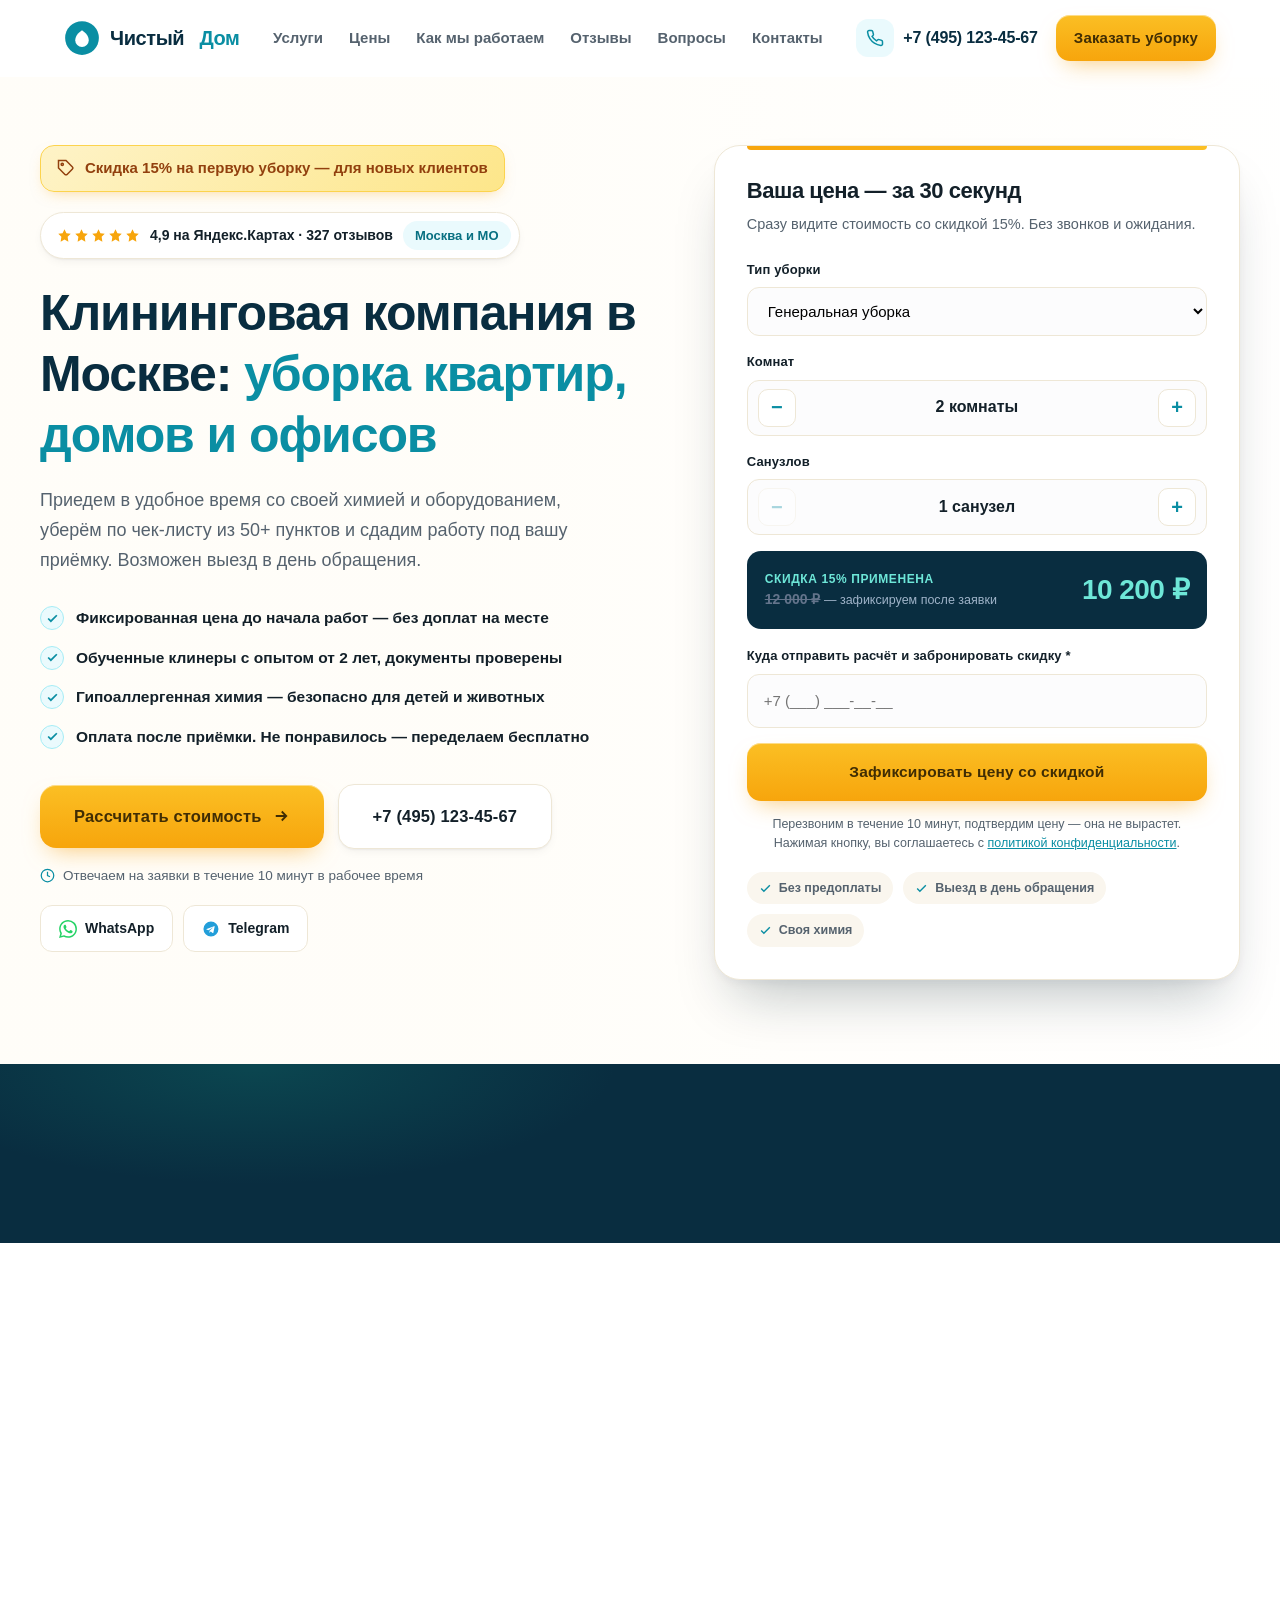
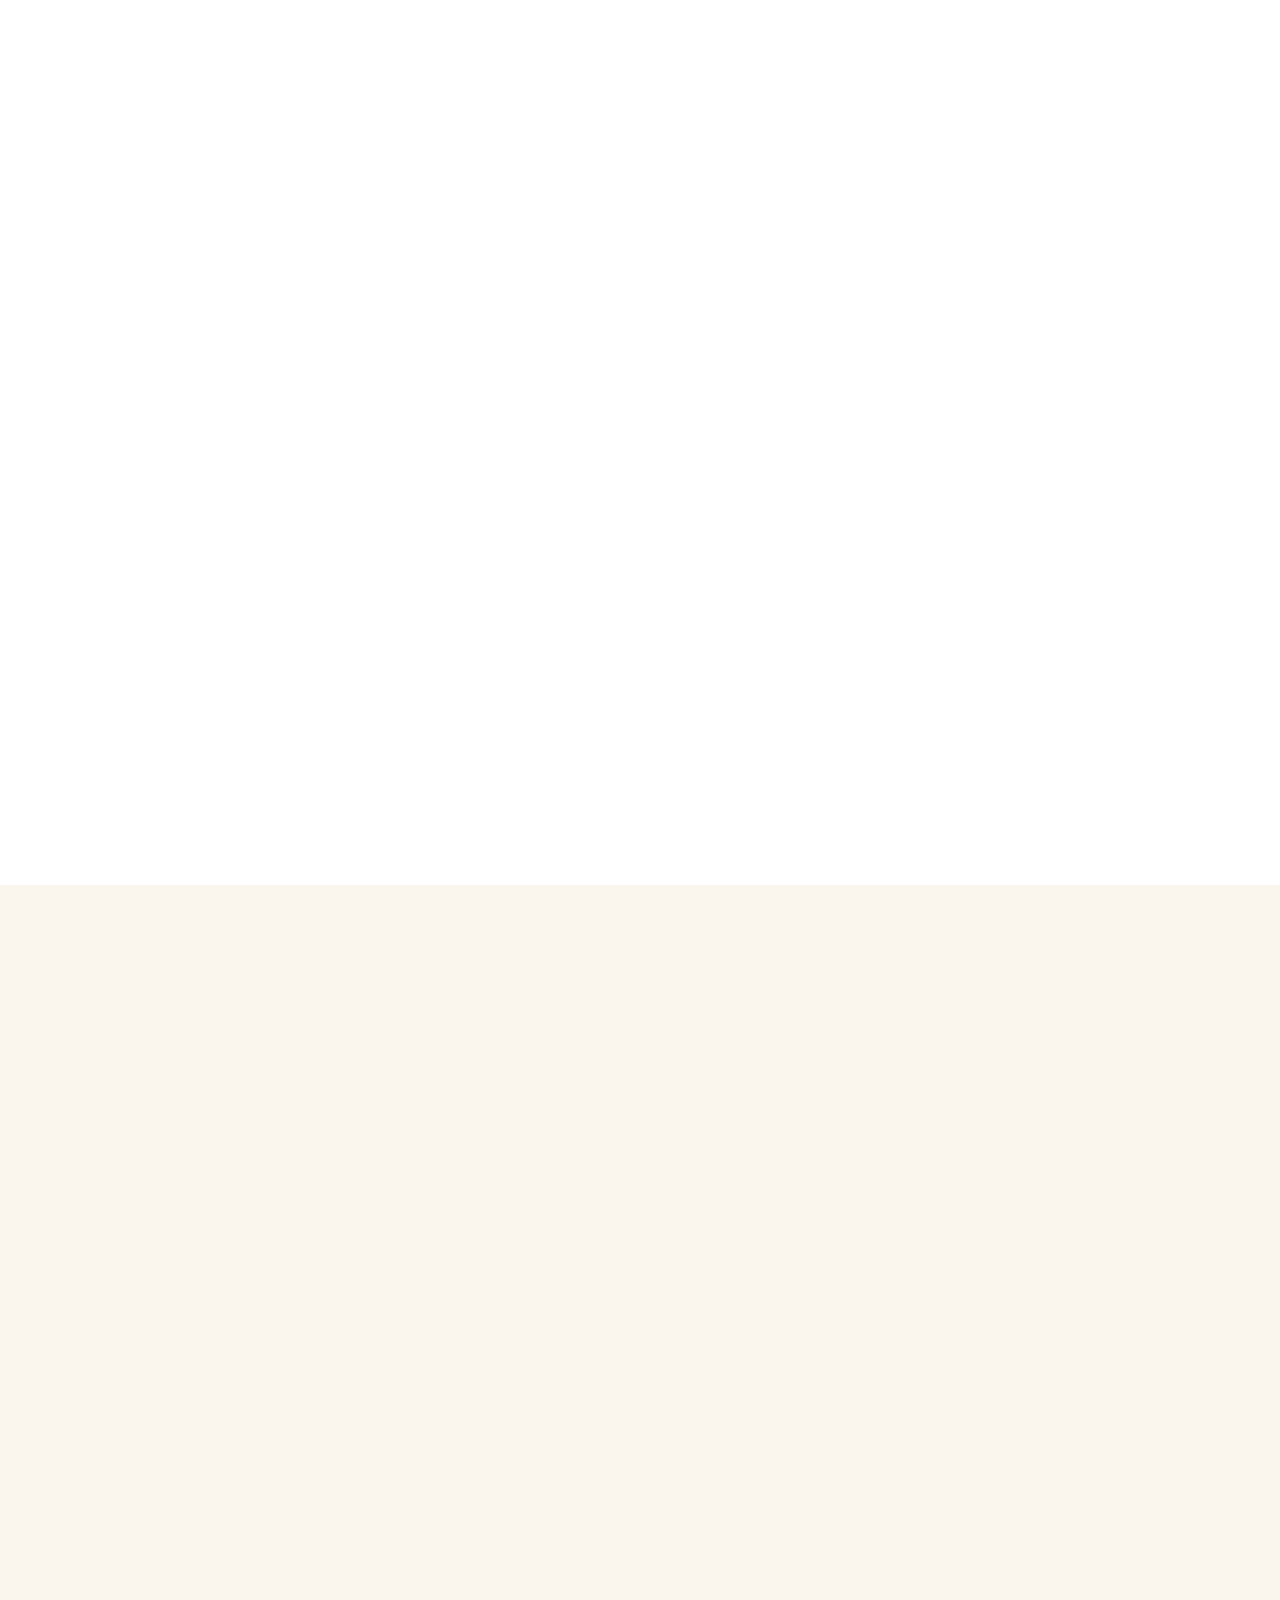
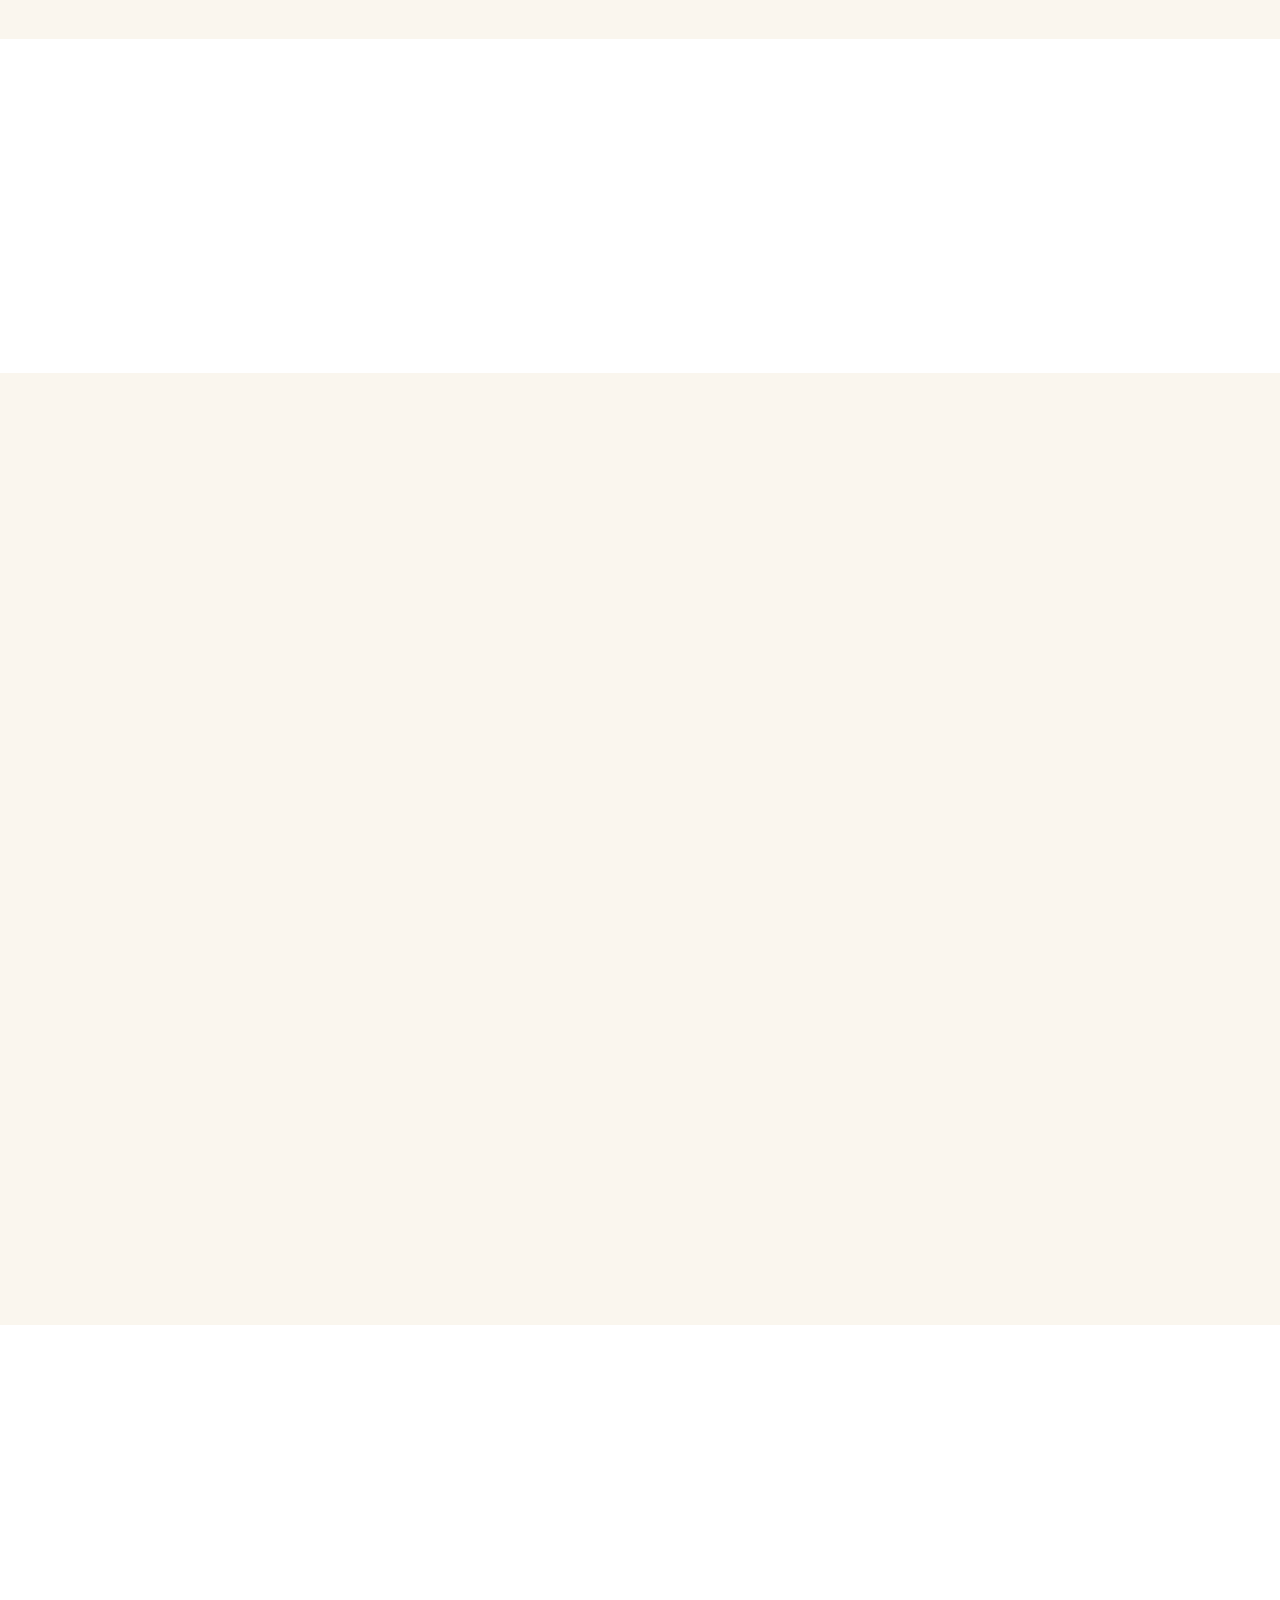
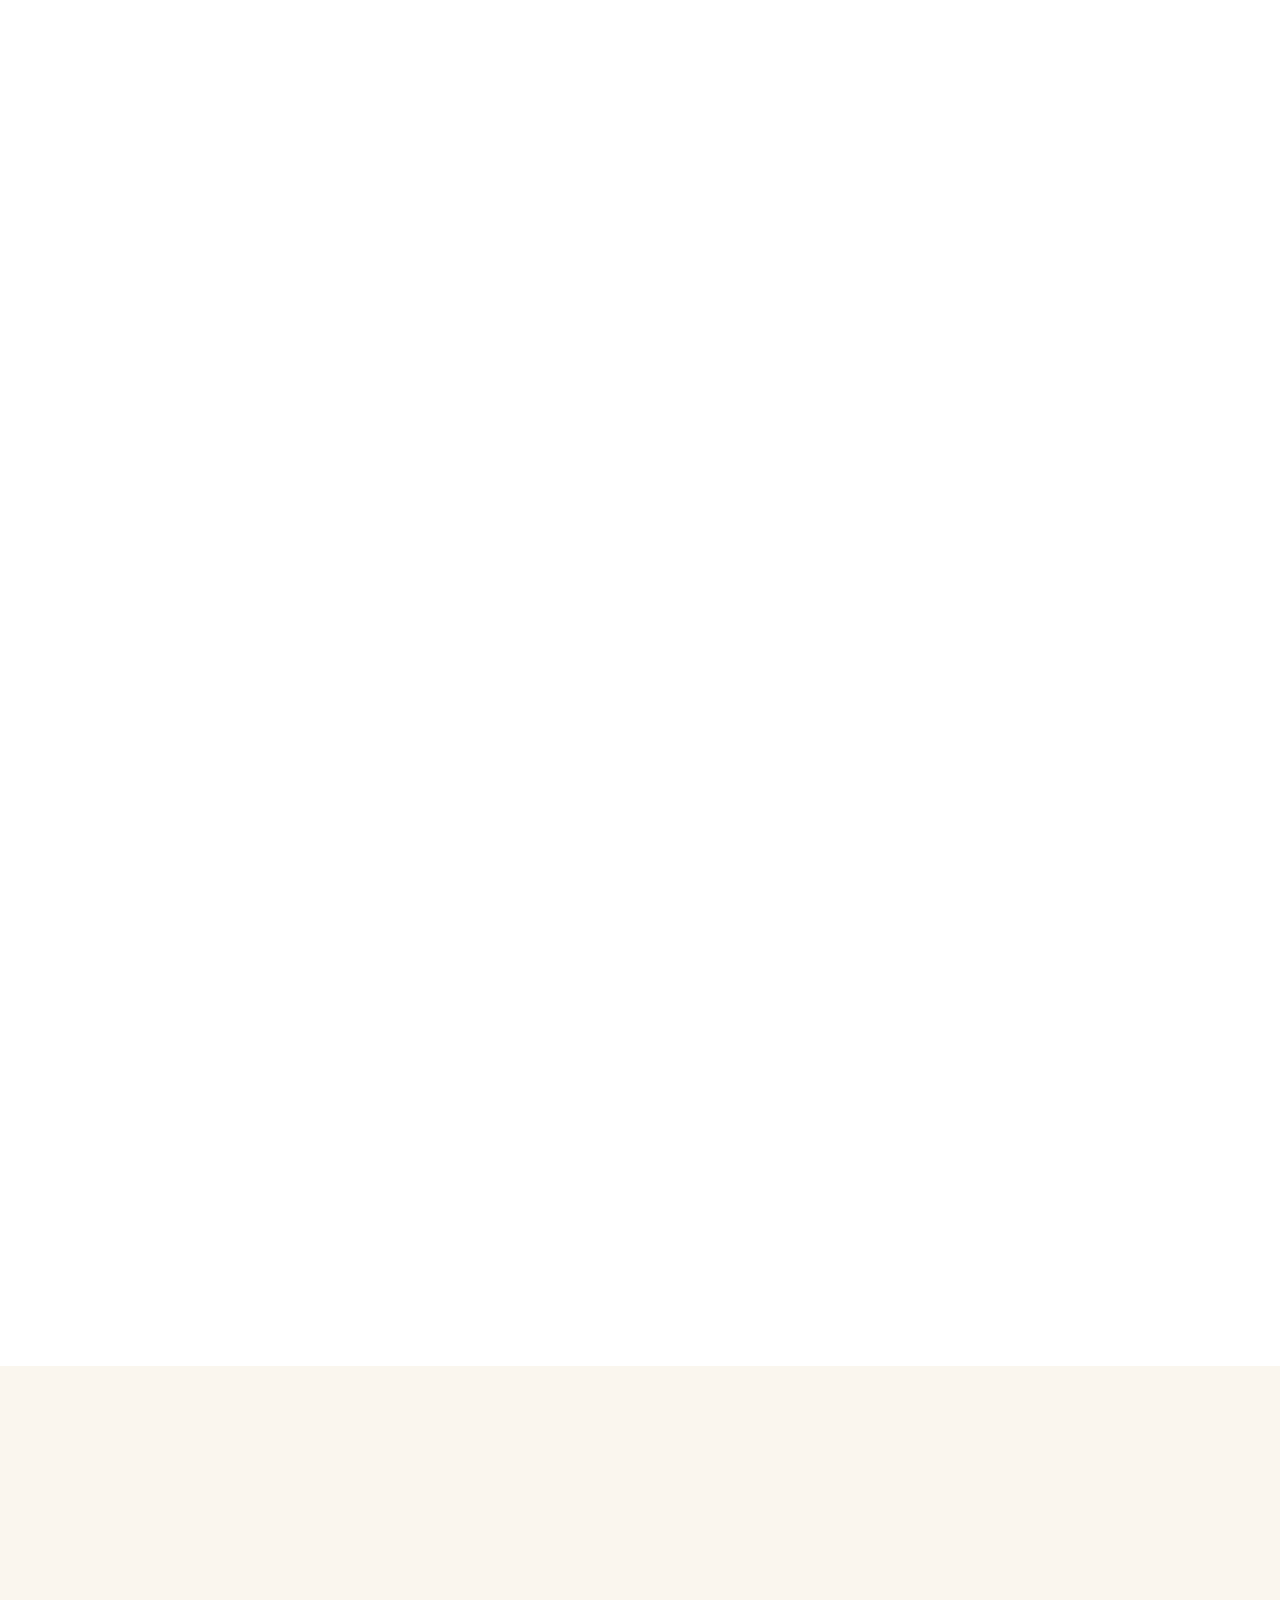
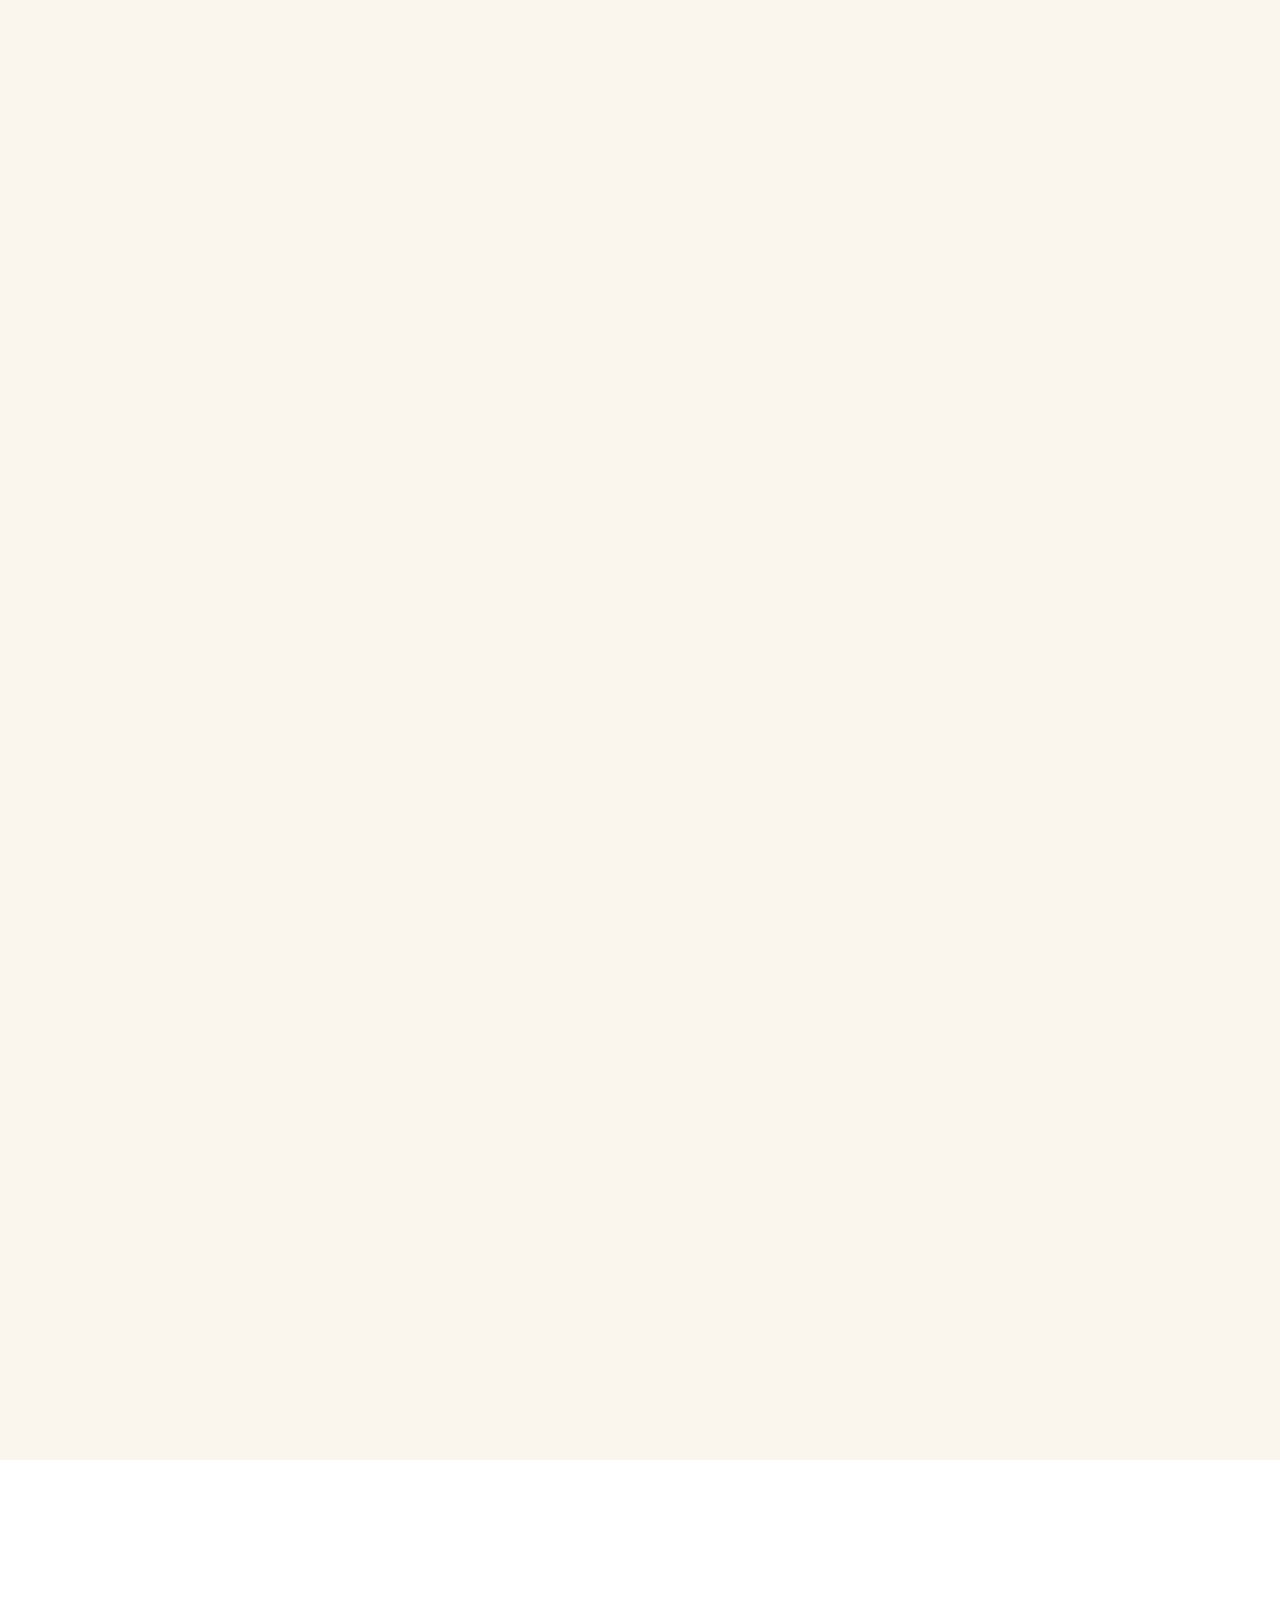
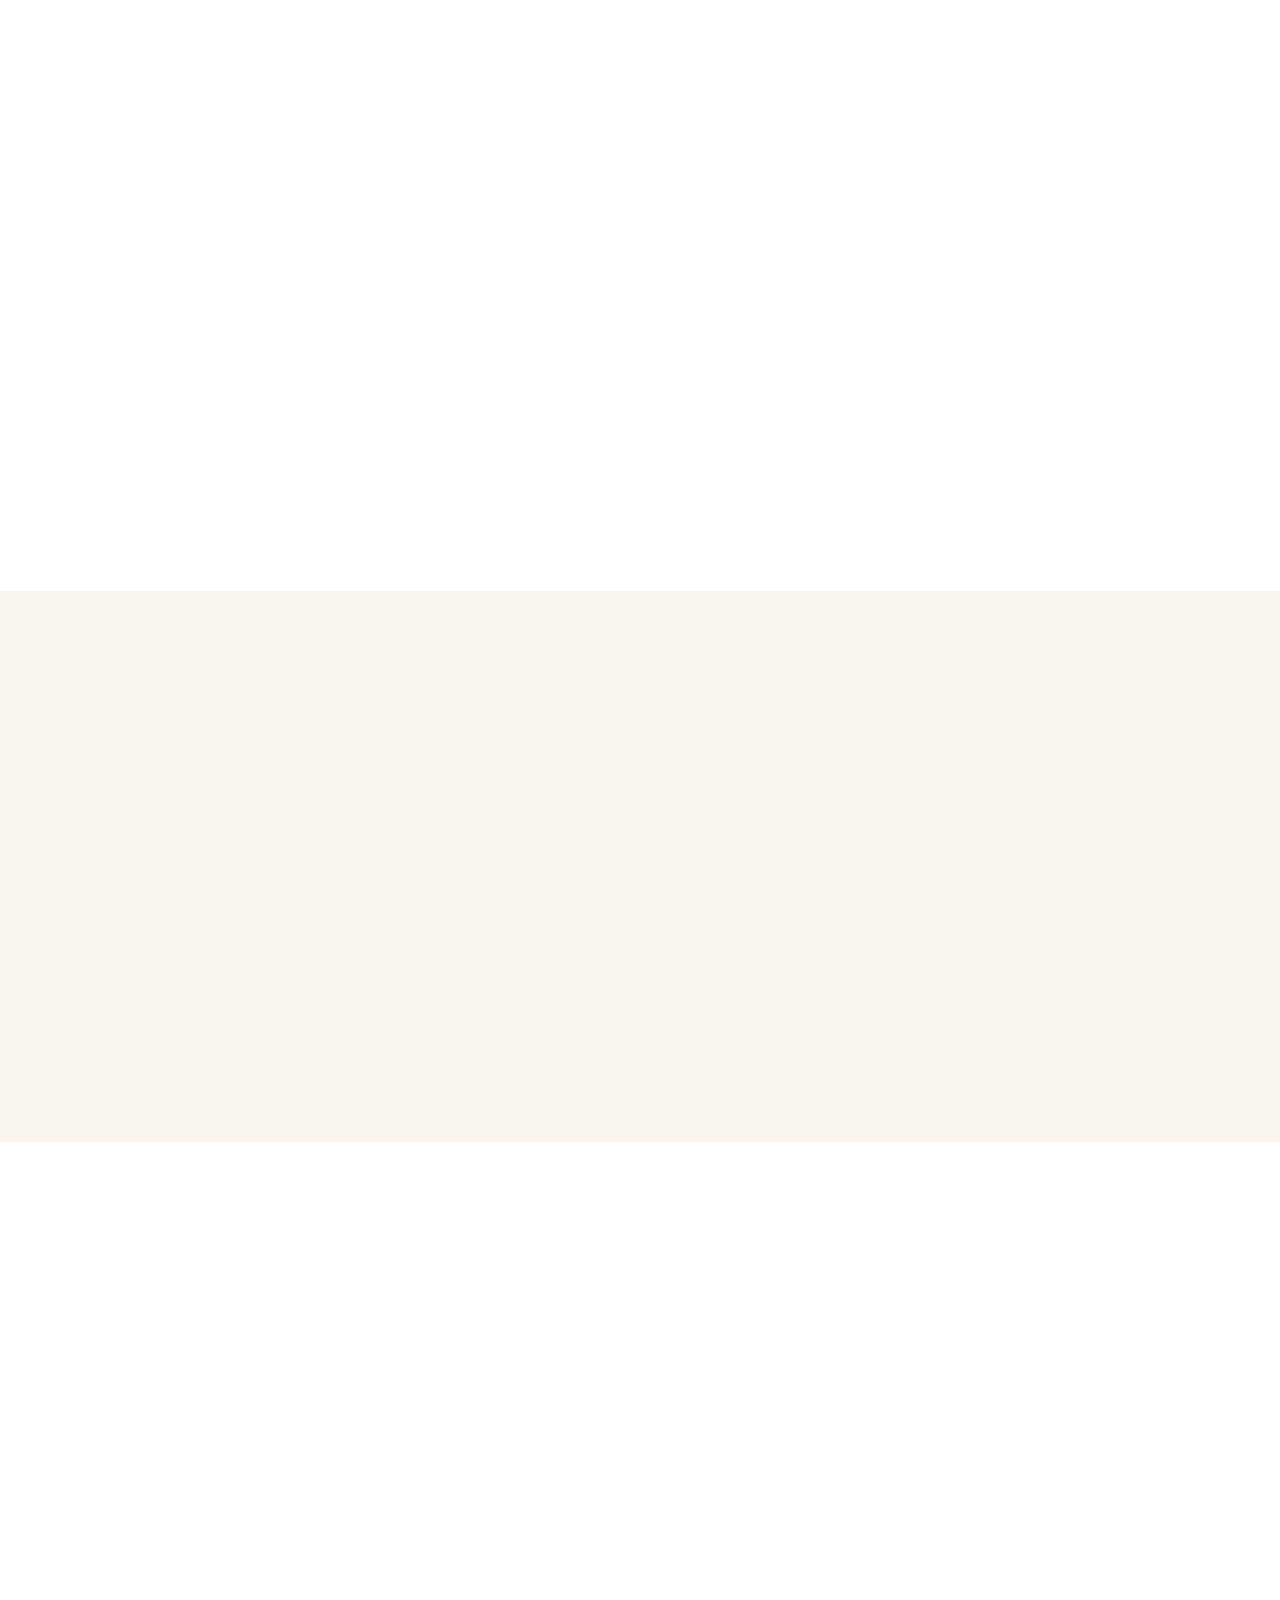
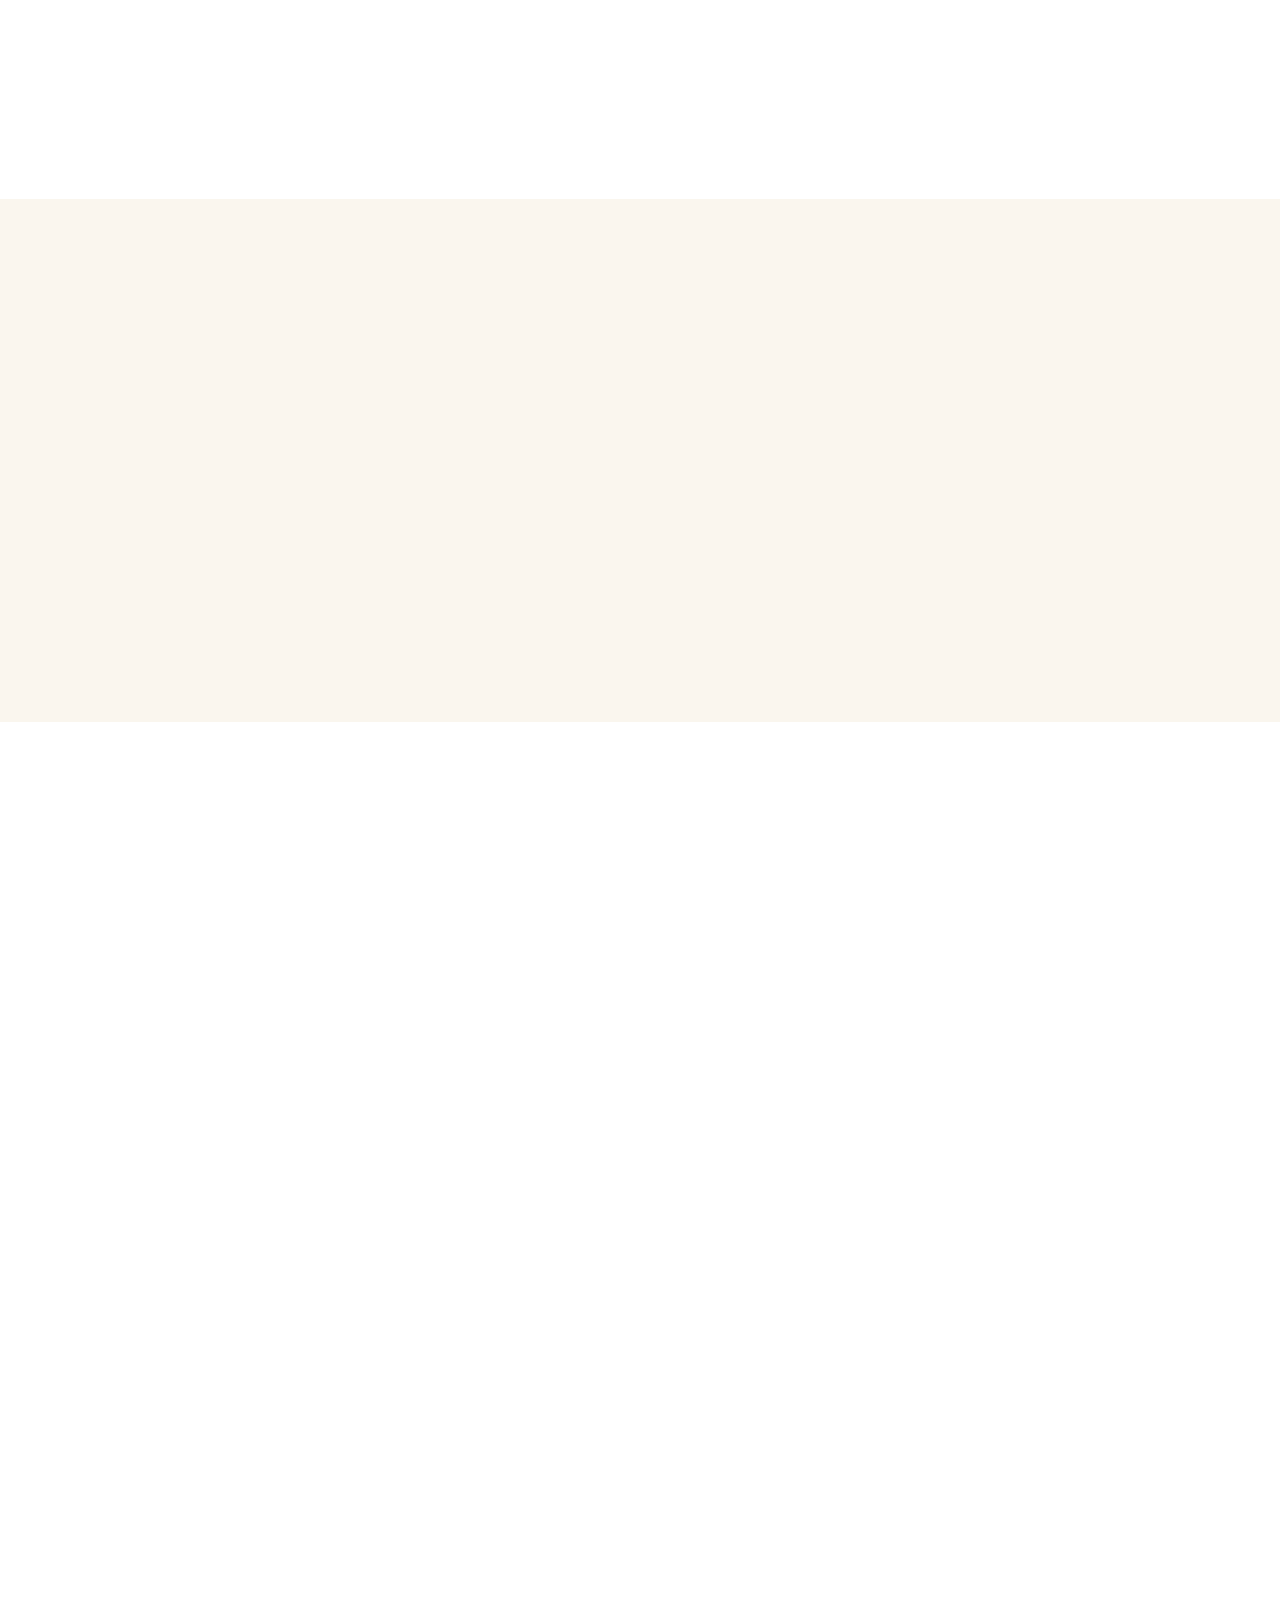
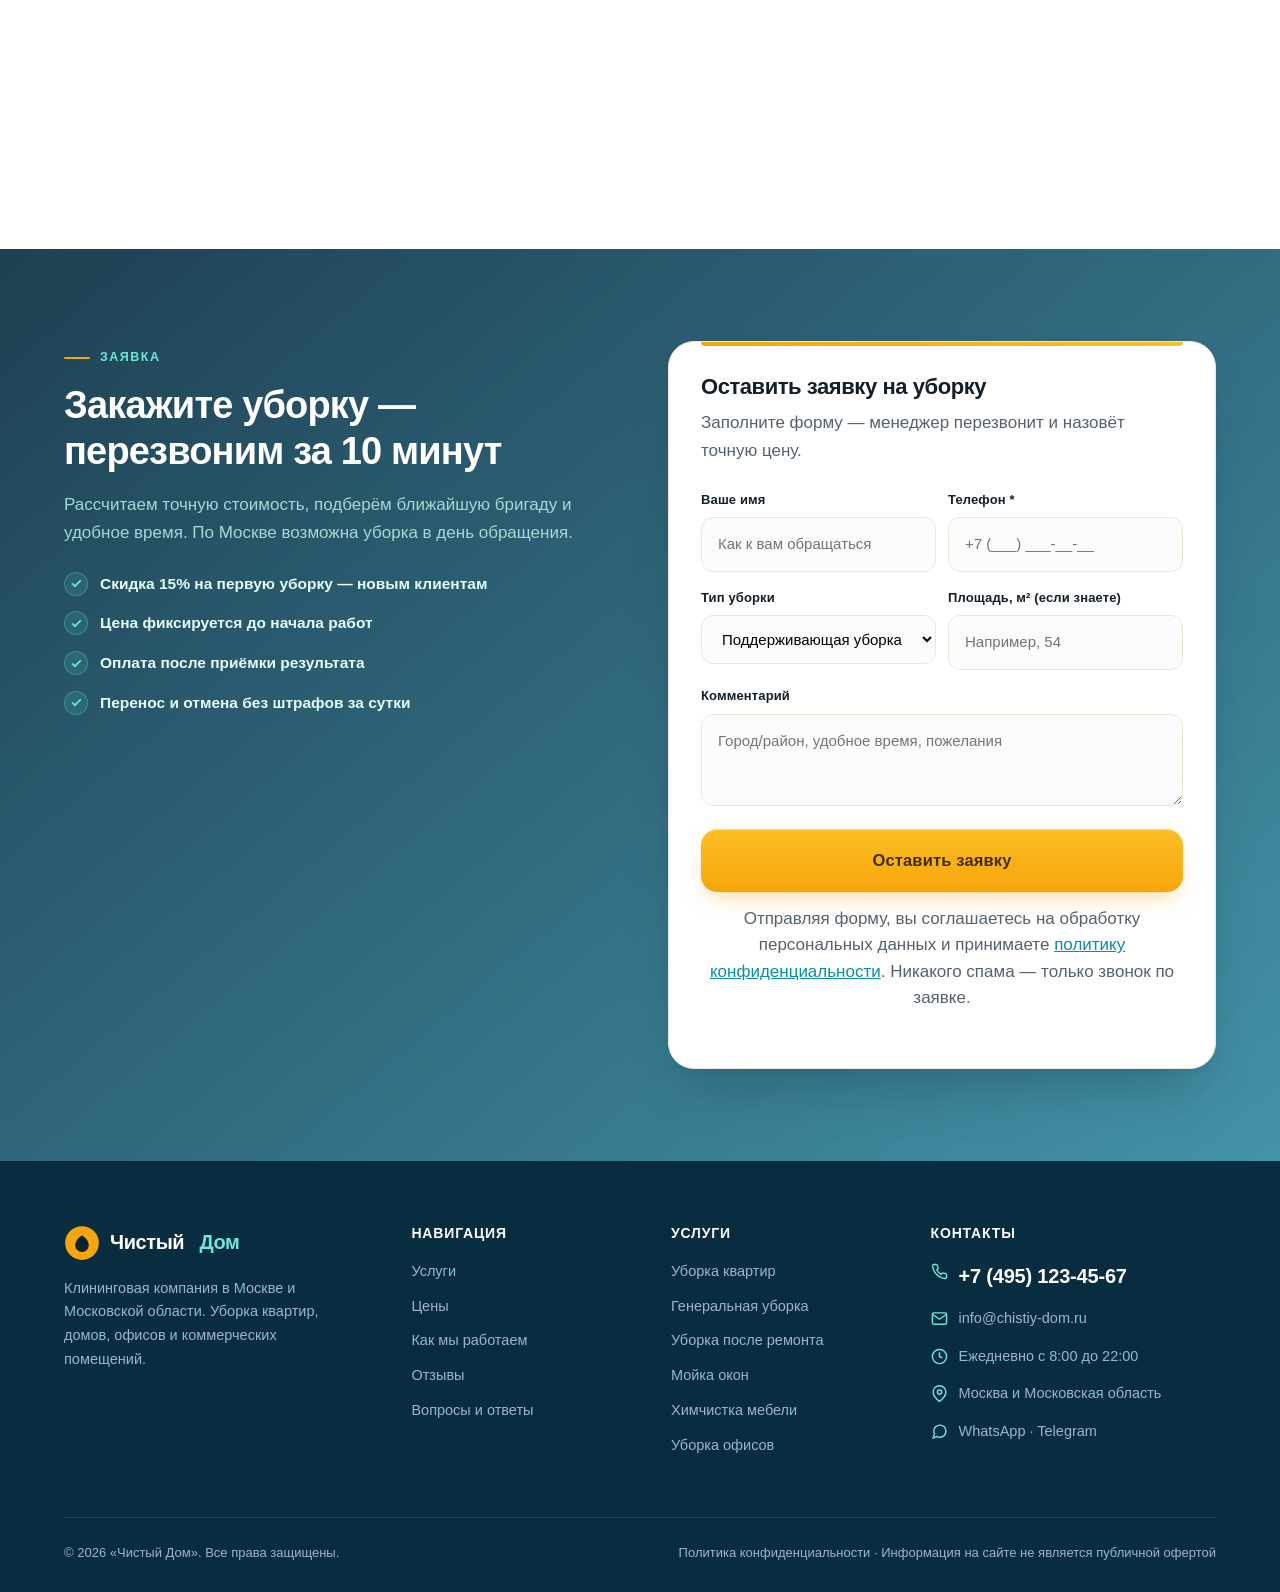
==== commit 1caa7556: "Redirect old app/index.html to site root" ====
--- a/app/index.html
+++ b/app/index.html
@@ -2,2758 +2,11 @@
 <html lang="ru">
 <head>
   <meta charset="UTF-8">
-  <meta name="viewport" content="width=device-width, initial-scale=1.0">
-
-  <!-- ============================================================
-       SEO-МЕТАДАННЫЕ
-       EDIT: замените «Чистый Дом», домен и телефон на свои данные
-       ============================================================ -->
-  <title>Клининговая компания в Москве — уборка квартир, домов и офисов | Чистый Дом</title>
-  <meta name="description" content="Профессиональный клининг в Москве и Московской области: уборка квартир, генеральная уборка, уборка после ремонта, мойка окон, химчистка мебели. Выезд в день обращения, фиксированная цена, гарантия результата.">
-  <!-- EDIT: canonical — укажите реальный URL страницы -->
+  <meta http-equiv="refresh" content="0; url=https://arab27696797-ui.github.io/Klining/">
   <link rel="canonical" href="https://arab27696797-ui.github.io/Klining/">
-  <meta name="robots" content="index, follow">
-
-  <!-- Open Graph -->
-  <meta property="og:type" content="website">
-  <meta property="og:locale" content="ru_RU">
-  <meta property="og:title" content="Клининговая компания в Москве — уборка квартир, домов и офисов | Чистый Дом">
-  <meta property="og:description" content="Уборка квартир, домов и офисов в Москве и МО. Выезд в день обращения, своя химия и оборудование, оплата после приёмки.">
-  <meta property="og:url" content="https://arab27696797-ui.github.io/Klining/">
-  <meta property="og:site_name" content="Чистый Дом">
-  <!-- EDIT: добавьте реальное og-изображение 1200×630 -->
-  <meta property="og:image" content="https://arab27696797-ui.github.io/Klining/assets/hero-interior.jpg">
-  <meta name="twitter:card" content="summary_large_image">
-
-  <!-- Favicon-плейсхолдер (inline SVG) -->
-  <link rel="icon" href="data:image/svg+xml,%3Csvg xmlns='http://www.w3.org/2000/svg' viewBox='0 0 64 64'%3E%3Ccircle cx='32' cy='32' r='30' fill='%230f766e'/%3E%3Cpath d='M20 36c0-8 6-14 12-18 6 4 12 10 12 18a12 12 0 1 1-24 0z' fill='%23fff'/%3E%3C/svg%3E">
-
-  <!-- Фирменный шрифт: Manrope (кириллица). Fallback — системный стек -->
-  <link rel="preconnect" href="https://fonts.googleapis.com">
-  <link rel="preconnect" href="https://fonts.gstatic.com" crossorigin>
-  <link href="https://fonts.googleapis.com/css2?family=Manrope:wght@400;500;600;700;800&display=swap" rel="stylesheet">
-
-  <!-- ============================================================
-       SCHEMA.ORG JSON-LD: LocalBusiness / CleaningService
-       EDIT: название, телефон, адрес, домен, гео, рейтинг.
-       ВАЖНО: aggregateRating публикуйте только с реальными
-       данными (Яндекс.Карты / Google) или удалите этот блок.
-       ============================================================ -->
-  <script type="application/ld+json">
-  {
-    "@context": "https://schema.org",
-    "@type": ["LocalBusiness", "CleaningService"],
-    "name": "Чистый Дом — клининговая компания",
-    "description": "Клининговая компания в Москве и Московской области: уборка квартир, генеральная уборка, уборка после ремонта, уборка офисов, мойка окон, химчистка мебели, уборка домов и коттеджей.",
-    "url": "https://arab27696797-ui.github.io/Klining/",
-    "telephone": "+7 495 123-45-67",
-    "email": "info@chistiy-dom.ru",
-    "priceRange": "₽₽",
-    "currenciesAccepted": "RUB",
-    "address": {
-      "@type": "PostalAddress",
-      "addressLocality": "Москва",
-      "addressRegion": "Московская область",
-      "addressCountry": "RU"
-    },
-    "geo": { "@type": "GeoCoordinates", "latitude": 55.7558, "longitude": 37.6173 },
-    "openingHoursSpecification": [{
-      "@type": "OpeningHoursSpecification",
-      "dayOfWeek": ["Monday","Tuesday","Wednesday","Thursday","Friday","Saturday","Sunday"],
-      "opens": "08:00",
-      "closes": "22:00"
-    }],
-    "areaServed": [
-      { "@type": "City", "name": "Москва" },
-      { "@type": "City", "name": "Химки" },
-      { "@type": "City", "name": "Мытищи" },
-      { "@type": "City", "name": "Красногорск" },
-      { "@type": "City", "name": "Одинцово" },
-      { "@type": "City", "name": "Люберцы" },
-      { "@type": "City", "name": "Балашиха" },
-      { "@type": "City", "name": "Подольск" },
-      { "@type": "City", "name": "Королёв" },
-      { "@type": "City", "name": "Видное" },
-      { "@type": "City", "name": "Домодедово" },
-      { "@type": "City", "name": "Реутов" },
-      { "@type": "City", "name": "Жуковский" }
-    ],
-    "aggregateRating": {
-      "@type": "AggregateRating",
-      "ratingValue": "4.9",
-      "reviewCount": "327"
-    }
-  }
-  </script>
-
-  <!-- ============================================================
-       SCHEMA.ORG JSON-LD: FAQPage
-       Вопросы и ответы должны совпадать с видимым блоком FAQ
-       ============================================================ -->
-  <script type="application/ld+json">
-  {
-    "@context": "https://schema.org",
-    "@type": "FAQPage",
-    "mainEntity": [
-      {
-        "@type": "Question",
-        "name": "Сколько стоит уборка квартиры в Москве?",
-        "acceptedAnswer": { "@type": "Answer", "text": "Поддерживающая разовая — от 5 400 ₽ (по расписанию от 4 300 ₽), генеральная — от 160 ₽/м², уборка после ремонта — от 190 ₽/м². Точную цену вы видите сразу в калькуляторе на сайте, а после заявки менеджер фиксирует её — она не изменится в процессе." }
-      },
-      {
-        "@type": "Question",
-        "name": "Сколько времени занимает уборка?",
-        "acceptedAnswer": { "@type": "Answer", "text": "Поддерживающая уборка однокомнатной квартиры — 2–3 часа, генеральная уборка двухкомнатной — 4–6 часов. Уборка после ремонта или большого дома может занять целый день, в этом случае работает бригада из 2–4 клинеров." }
-      },
-      {
-        "@type": "Question",
-        "name": "Нужно ли готовить химию и инвентарь?",
-        "acceptedAnswer": { "@type": "Answer", "text": "Нет. Клинеры приезжают со своим профессиональным оборудованием (пылесосы, парогенераторы, швабры) и сертифицированными моющими средствами. От вас нужен только доступ к воде и электричеству." }
-      },
-      {
-        "@type": "Question",
-        "name": "Это безопасно для детей и животных?",
-        "acceptedAnswer": { "@type": "Answer", "text": "Да. По умолчанию мы используем гипоаллергенные средства без резкого запаха, которые подходят для домов с детьми, животными и аллергиками. Если нужна обработка конкретными составами — предупредите менеджера." }
-      },
-      {
-        "@type": "Question",
-        "name": "Можно ли заказать уборку на сегодня?",
-        "acceptedAnswer": { "@type": "Answer", "text": "Да, в Москве возможна срочная уборка в день обращения, если есть свободная бригада. Позвоните или оставьте заявку до 14:00 — постараемся приехать в тот же день." }
-      },
-      {
-        "@type": "Question",
-        "name": "Вы выезжаете в Московскую область?",
-        "acceptedAnswer": { "@type": "Answer", "text": "Да, работаем по всей Москве и Московской области: Химки, Мытищи, Красногорск, Одинцово, Люберцы, Балашиха, Подольск, Видное, Домодедово и другие города. Выезд за МКАД до 30 км включён в стоимость, дальше — по договорённости." }
-      },
-      {
-        "@type": "Question",
-        "name": "Что входит в генеральную уборку?",
-        "acceptedAnswer": { "@type": "Answer", "text": "Влажная уборка всех поверхностей, мытьё полов и плинтусов, удаление пыли с люстр и карнизов, мытьё зеркал и стеклянных поверхностей, чистка сантехники и плиты, мытьё фасадов кухни, вынос мусора. Мойка окон, химчистка мебели и уборка внутри шкафов — по запросу за доплату." }
-      },
-      {
-        "@type": "Question",
-        "name": "Кто придёт ко мне домой? Это безопасно?",
-        "acceptedAnswer": { "@type": "Answer", "text": "К вам приедет штатный клинер, а не случайный исполнитель с биржи. Каждый сотрудник проходит проверку документов и службы безопасности, обучение и испытательный срок. Вы заранее увидите имя и рейтинг клинера, а к постоянным клиентам ходит один и тот же человек. Мы несём материальную ответственность за имущество клиентов." }
-      },
-      {
-        "@type": "Question",
-        "name": "Как получить скидку 15% на первую уборку?",
-        "acceptedAnswer": { "@type": "Answer", "text": "Скидка применяется автоматически для всех новых клиентов — просто оставьте заявку на сайте или назовите промокод «ПЕРВАЯ» менеджеру по телефону. Скидка действует на поддерживающую и генеральную уборку, а также уборку после ремонта. Постоянным клиентам — персональная скидка 10% со второго заказа." }
-      },
-      {
-        "@type": "Question",
-        "name": "Работаете ли вы с юридическими лицами?",
-        "acceptedAnswer": { "@type": "Answer", "text": "Да. Убираем офисы, магазины и коммерческие помещения по договору, работаем по безналичному расчёту с НДС и без, предоставляем все закрывающие документы." }
-      }
-    ]
-  }
-  </script>
-
-  <style>
-    /* ==========================================================
-       ДИЗАЙН-СИСТЕМА v2
-       EDIT: фирменные цвета меняются в переменных ниже
-       ========================================================== */
-    :root {
-      --brand: #0a8ea3;           /* глубокий морской циан */
-      --brand-dark: #087082;
-      --brand-soft: #eafafd;
-      --brand-line: #a5ecf5;
-      --ink: #132029;
-      --ink-deep: #092d40;        /* глубокий океан */
-      --muted: #55626e;
-      --line: #eee7d6;            /* тёплый песочный бордер */
-      --bg: #faf6ee;              /* тёплый ivory */
-      --surface: #ffffff;
-      --accent: #f7a50c;
-      --accent-dark: #d98c06;
-      --accent-ink: #402d04;
-      --danger: #dc2626;
-      --radius-s: 12px;
-      --radius-m: 18px;
-      --radius-l: 26px;
-      --shadow-s: 0 1px 2px rgba(16, 24, 40, .05), 0 4px 12px -4px rgba(16, 24, 40, .08);
-      --shadow-m: 0 2px 4px rgba(16, 24, 40, .04), 0 16px 32px -12px rgba(11, 37, 48, .18);
-      --shadow-l: 0 4px 8px rgba(16, 24, 40, .04), 0 32px 56px -20px rgba(11, 37, 48, .28);
-      --ease: cubic-bezier(.22, .61, .36, 1);
-    }
-
-    *, *::before, *::after { box-sizing: border-box; margin: 0; padding: 0; }
-
-    html {
-      scroll-behavior: smooth;
-      scroll-padding-top: 96px;
-    }
-
-    body {
-      font-family: "Manrope", -apple-system, BlinkMacSystemFont, "Segoe UI", Roboto, sans-serif;
-      color: var(--ink);
-      background: #fff;
-      line-height: 1.65;
-      font-size: 16px;
-      -webkit-font-smoothing: antialiased;
-    }
-
-    ::selection { background: var(--brand-line); color: var(--ink-deep); }
-
-    img, svg { display: block; max-width: 100%; }
-    a { color: var(--brand); text-decoration: none; }
-    ul { list-style: none; }
-
-    .container {
-      width: 100%;
-      max-width: 1200px;
-      margin: 0 auto;
-      padding: 0 24px;
-    }
-
-    h1, h2, h3 { line-height: 1.22; font-weight: 800; letter-spacing: -.022em; }
-    h1 { font-size: clamp(30px, 4.6vw, 50px); }
-    h2 { font-size: clamp(25px, 3.4vw, 38px); }
-    h3 { font-size: 19px; }
-
-    .section { padding: 92px 0; }
-    .section--alt { background: var(--bg); }
-
-    .section-head { max-width: 680px; margin-bottom: 48px; }
-    .section-head--center { margin-left: auto; margin-right: auto; text-align: center; }
-    .section-head--center .eyebrow { justify-content: center; }
-    .eyebrow {
-      display: inline-flex;
-      align-items: center;
-      gap: 10px;
-      font-size: 12.5px;
-      font-weight: 800;
-      letter-spacing: .12em;
-      text-transform: uppercase;
-      color: var(--brand);
-      margin-bottom: 14px;
-    }
-    .eyebrow::before {
-      content: "";
-      width: 26px;
-      height: 2px;
-      border-radius: 2px;
-      background: var(--accent);
-    }
-    .section-sub { color: var(--muted); margin-top: 14px; font-size: 17px; max-width: 600px; }
-    .section-head--center .section-sub { margin-left: auto; margin-right: auto; }
-
-    /* ---------- Кнопки ---------- */
-    .btn {
-      display: inline-flex;
-      align-items: center;
-      justify-content: center;
-      gap: 10px;
-      padding: 16px 28px;
-      border: none;
-      border-radius: 14px;
-      font: inherit;
-      font-weight: 700;
-      font-size: 15.5px;
-      letter-spacing: .01em;
-      cursor: pointer;
-      transition: transform .18s var(--ease), box-shadow .18s var(--ease), background .18s ease, color .18s ease, border-color .18s ease;
-      white-space: nowrap;
-    }
-    .btn:focus-visible, a:focus-visible, button:focus-visible, input:focus-visible, select:focus-visible, textarea:focus-visible {
-      outline: 3px solid rgba(15, 118, 110, .35);
-      outline-offset: 2px;
-    }
-    .btn--accent {
-      background: linear-gradient(180deg, #fbbf24 0%, var(--accent) 100%);
-      color: var(--accent-ink);
-      box-shadow: inset 0 1px 0 rgba(255, 255, 255, .45), 0 10px 24px -10px rgba(245, 158, 11, .6);
-    }
-    .btn--accent:hover {
-      transform: translateY(-2px);
-      box-shadow: inset 0 1px 0 rgba(255, 255, 255, .45), 0 16px 32px -12px rgba(245, 158, 11, .7);
-    }
-    .btn--primary { background: var(--brand); color: #fff; box-shadow: 0 10px 24px -12px rgba(15, 118, 110, .55); }
-    .btn--primary:hover { background: var(--brand-dark); transform: translateY(-2px); }
-    .btn--ghost {
-      background: var(--surface);
-      color: var(--ink);
-      border: 1.5px solid var(--line);
-      box-shadow: var(--shadow-s);
-    }
-    .btn--ghost:hover { border-color: var(--brand); color: var(--brand); transform: translateY(-2px); }
-    .btn--white { background: #fff; color: var(--ink-deep); box-shadow: 0 12px 28px -12px rgba(0, 0, 0, .35); }
-    .btn--white:hover { transform: translateY(-2px); background: #f8fafc; }
-    .btn--lg { padding: 18px 34px; font-size: 16.5px; border-radius: 16px; }
-    .btn:active { transform: translateY(0); }
-    .btn svg { transition: transform .18s var(--ease); }
-    .btn:hover svg { transform: translateX(3px); }
-
-    /* ---------- Шапка ---------- */
-    .site-header {
-      position: sticky;
-      top: 0;
-      z-index: 100;
-      background: rgba(255, 255, 255, .92);
-      backdrop-filter: blur(14px);
-      -webkit-backdrop-filter: blur(14px);
-      border-bottom: 1px solid transparent;
-      transition: box-shadow .25s ease, border-color .25s ease;
-    }
-    .site-header.is-scrolled {
-      border-bottom-color: var(--line);
-      box-shadow: 0 8px 24px -12px rgba(16, 24, 40, .12);
-    }
-    .header-inner { display: flex; align-items: center; gap: 20px; height: 76px; }
-    .logo {
-      display: flex;
-      align-items: center;
-      gap: 10px;
-      font-weight: 800;
-      font-size: 20px;
-      letter-spacing: -.02em;
-      color: var(--ink-deep);
-      flex-shrink: 0;
-    }
-    .logo span { color: var(--brand); }
-    .main-nav { display: flex; gap: 4px; margin-left: auto; }
-    .main-nav a {
-      color: var(--muted);
-      font-size: 15px;
-      font-weight: 600;
-      padding: 8px 11px;
-      border-radius: 10px;
-      white-space: nowrap;
-      transition: color .15s ease, background .15s ease;
-    }
-    .main-nav a:hover { color: var(--ink); background: var(--bg); }
-    .main-nav a.is-active { color: var(--brand); background: var(--brand-soft); }
-    .header-contacts { display: flex; align-items: center; gap: 18px; margin-left: auto; }
-    .header-phone {
-      font-weight: 800;
-      font-size: 16px;
-      letter-spacing: -.01em;
-      color: var(--ink-deep);
-      display: flex;
-      align-items: center;
-      gap: 9px;
-      white-space: nowrap;
-      flex-shrink: 0;
-    }
-    .header-phone .phone-icon {
-      width: 38px;
-      height: 38px;
-      border-radius: 12px;
-      background: var(--brand-soft);
-      display: flex;
-      align-items: center;
-      justify-content: center;
-      flex-shrink: 0;
-    }
-    .header-phone small {
-      display: block;
-      font-size: 12px;
-      font-weight: 600;
-      color: var(--muted);
-      line-height: 1.3;
-    }
-    .header-cta { padding: 12px 22px; font-size: 15px; }
-
-    .burger {
-      display: none;
-      width: 44px;
-      height: 44px;
-      background: var(--surface);
-      border: 1.5px solid var(--line);
-      border-radius: 12px;
-      cursor: pointer;
-      align-items: center;
-      justify-content: center;
-      flex-shrink: 0;
-    }
-
-    @media (max-width: 1280px) {
-      .header-phone small { display: none; }
-      .header-cta { padding: 11px 18px; }
-    }
-    @media (max-width: 1060px) {
-      .main-nav {
-        display: none;
-        position: absolute;
-        top: 76px;
-        left: 0;
-        right: 0;
-        background: #fff;
-        flex-direction: column;
-        gap: 0;
-        padding: 10px 24px 18px;
-        border-bottom: 1px solid var(--line);
-        box-shadow: 0 24px 32px -20px rgba(16, 24, 40, .3);
-      }
-      .main-nav.is-open { display: flex; }
-      .main-nav a { padding: 14px 4px; border-bottom: 1px solid var(--line); border-radius: 0; font-size: 16px; }
-      .main-nav a:last-child { border-bottom: none; }
-      .burger { display: inline-flex; }
-    }
-    @media (max-width: 560px) {
-      .header-phone > span:last-child { display: none; }
-      .header-cta { display: none; }
-    }
-  </style>
-  <style>
-    /* ---------- Hero ---------- */
-    .hero {
-      position: relative;
-      background: url('assets/hero-interior.jpg') center / cover no-repeat;
-      overflow: hidden;
-    }
-    .hero::before {
-      content: "";
-      position: absolute;
-      inset: 0;
-      background: linear-gradient(90deg,
-        rgba(255, 253, 248, .98) 0%,
-        rgba(255, 253, 248, .93) 36%,
-        rgba(255, 253, 248, .55) 62%,
-        rgba(255, 253, 248, .10) 100%);
-    }
-    .hero-grid {
-      position: relative;
-      z-index: 1;
-      display: grid;
-      grid-template-columns: 1.08fr .92fr;
-      gap: 56px;
-      align-items: start;
-      padding: 68px 0 84px;
-    }
-    .hero-rating {
-      display: inline-flex;
-      align-items: center;
-      gap: 10px;
-      background: #fff;
-      border: 1px solid var(--line);
-      border-radius: 999px;
-      padding: 8px 8px 8px 16px;
-      font-size: 14px;
-      font-weight: 700;
-      color: var(--ink);
-      margin-bottom: 24px;
-      box-shadow: var(--shadow-s);
-    }
-    .hero-rating .stars { display: flex; gap: 2px; }
-    .hero-rating .geo {
-      background: var(--brand-soft);
-      color: var(--brand-dark);
-      border-radius: 999px;
-      padding: 4px 12px;
-      font-size: 13px;
-      font-weight: 800;
-    }
-    .hero-title { margin-bottom: 20px; color: var(--ink-deep); }
-    .hero-title em { font-style: normal; color: var(--brand); }
-    .hero-sub { font-size: 18px; color: var(--muted); max-width: 560px; margin-bottom: 30px; }
-    .hero-bullets { display: grid; gap: 14px; margin-bottom: 34px; }
-    .hero-bullets li {
-      display: flex;
-      align-items: flex-start;
-      gap: 12px;
-      font-weight: 600;
-      font-size: 15.5px;
-      color: var(--ink);
-    }
-    .check-chip {
-      flex-shrink: 0;
-      width: 24px;
-      height: 24px;
-      margin-top: 1px;
-      border-radius: 50%;
-      background: var(--brand-soft);
-      border: 1px solid var(--brand-line);
-      display: flex;
-      align-items: center;
-      justify-content: center;
-    }
-    .hero-actions { display: flex; flex-wrap: wrap; gap: 14px; align-items: center; }
-    .hero-note { font-size: 13.5px; color: var(--muted); margin-top: 16px; display: flex; align-items: center; gap: 8px; }
-
-    /* ---------- Скидочный бейдж ---------- */
-    .discount-badge {
-      display: inline-flex;
-      align-items: center;
-      gap: 10px;
-      background: linear-gradient(135deg, #fef3c7, #fde68a);
-      border: 1px solid #fcd34d;
-      border-radius: 14px;
-      padding: 10px 16px;
-      font-weight: 800;
-      font-size: 15px;
-      color: #92400e;
-      margin-bottom: 20px;
-      box-shadow: 0 6px 16px -8px rgba(245, 158, 11, .5);
-    }
-    .discount-badge svg { flex-shrink: 0; }
-
-    /* ---------- Кнопки мессенджеров ---------- */
-    .messenger-row { display: flex; gap: 10px; flex-wrap: wrap; }
-    .msg-btn {
-      display: inline-flex;
-      align-items: center;
-      gap: 8px;
-      padding: 11px 18px;
-      border-radius: 12px;
-      font-weight: 700;
-      font-size: 14px;
-      border: 1.5px solid var(--line);
-      background: #fff;
-      color: var(--ink);
-      transition: transform .18s var(--ease), box-shadow .18s ease, border-color .18s ease;
-    }
-    .msg-btn:hover { transform: translateY(-2px); box-shadow: var(--shadow-s); }
-    .msg-btn--wa:hover { border-color: #25d366; color: #128c7e; }
-    .msg-btn--tg:hover { border-color: #229ed9; color: #229ed9; }
-
-    /* ---------- Счётчик комнат (степпер) ---------- */
-    .stepper {
-      display: flex;
-      align-items: center;
-      justify-content: space-between;
-      gap: 10px;
-      border: 1.5px solid var(--line);
-      border-radius: var(--radius-s);
-      padding: 8px 10px;
-      background: #fcfcfd;
-    }
-    .stepper__btn {
-      width: 38px;
-      height: 38px;
-      border-radius: 10px;
-      border: 1.5px solid var(--line);
-      background: #fff;
-      font-size: 20px;
-      font-weight: 700;
-      color: var(--brand);
-      cursor: pointer;
-      display: flex;
-      align-items: center;
-      justify-content: center;
-      transition: background .15s ease, color .15s ease, border-color .15s ease;
-      user-select: none;
-    }
-    .stepper__btn:hover:not(:disabled) { background: var(--brand); border-color: var(--brand); color: #fff; }
-    .stepper__btn:disabled { opacity: .35; cursor: default; }
-    .stepper__value { font-weight: 800; font-size: 16px; min-width: 90px; text-align: center; }
-
-    /* ---------- Цена в hero-калькуляторе ---------- */
-    .hero-price {
-      background: var(--ink-deep);
-      border-radius: 14px;
-      padding: 16px 18px;
-      margin: 16px 0;
-      display: flex;
-      justify-content: space-between;
-      align-items: center;
-      gap: 12px;
-    }
-    .hero-price__label { font-size: 12.5px; color: #9fb3c8; line-height: 1.4; }
-    .hero-price__label strong { display: block; color: #6ee7d8; font-size: 12px; letter-spacing: .05em; text-transform: uppercase; margin-bottom: 2px; }
-    .hero-price__num { font-size: 28px; font-weight: 800; color: #6ee7d8; letter-spacing: -.02em; white-space: nowrap; }
-    .hero-price__old { font-size: 14px; color: #64748b; text-decoration: line-through; font-weight: 600; }
-
-    /* ---------- Чипы «время/клинеры» в карточках услуг ---------- */
-    .service-card__meta { display: flex; gap: 8px; flex-wrap: wrap; margin-top: 12px; }
-    .meta-chip {
-      display: inline-flex;
-      align-items: center;
-      gap: 6px;
-      font-size: 12px;
-      font-weight: 700;
-      color: var(--muted);
-      background: var(--bg);
-      border-radius: 999px;
-      padding: 5px 11px;
-    }
-
-    /* ---------- Табы «Что входит» ---------- */
-    .tabs { display: flex; gap: 10px; flex-wrap: wrap; margin-bottom: 28px; }
-    .tab-btn {
-      padding: 12px 22px;
-      border-radius: 999px;
-      border: 1.5px solid var(--line);
-      background: #fff;
-      font: inherit;
-      font-weight: 700;
-      font-size: 15px;
-      color: var(--muted);
-      cursor: pointer;
-      transition: all .18s ease;
-    }
-    .tab-btn:hover { border-color: var(--brand); color: var(--brand); }
-    .tab-btn.is-active { background: var(--brand); border-color: var(--brand); color: #fff; }
-    .tab-panel { display: none; }
-    .tab-panel.is-active { display: block; animation: fadeIn .3s var(--ease); }
-    @keyframes fadeIn { from { opacity: 0; transform: translateY(8px); } to { opacity: 1; transform: none; } }
-    .checklist {
-      display: grid;
-      grid-template-columns: 1fr 1fr;
-      gap: 10px 28px;
-    }
-    .checklist li {
-      display: flex;
-      align-items: flex-start;
-      gap: 10px;
-      font-size: 15px;
-      color: var(--ink);
-      padding: 10px 0;
-      border-bottom: 1px dashed var(--line);
-    }
-
-    /* ---------- Карточки клинеров ---------- */
-    .team-grid { display: grid; grid-template-columns: repeat(4, 1fr); gap: 22px; }
-    .cleaner-card {
-      background: #fff;
-      border: 1px solid var(--line);
-      border-radius: 20px;
-      padding: 26px 22px;
-      text-align: center;
-      transition: box-shadow .2s var(--ease), transform .2s var(--ease);
-    }
-    .cleaner-card:hover { box-shadow: var(--shadow-m); transform: translateY(-4px); }
-    .cleaner-card__avatar {
-      width: 76px;
-      height: 76px;
-      border-radius: 50%;
-      margin: 0 auto 14px;
-      display: flex;
-      align-items: center;
-      justify-content: center;
-      font-size: 26px;
-      font-weight: 800;
-      color: #fff;
-    }
-    .cleaner-card__name { font-weight: 800; font-size: 17px; margin-bottom: 4px; }
-    .cleaner-card__role { font-size: 13.5px; color: var(--muted); margin-bottom: 10px; }
-    .cleaner-card__stats {
-      display: flex;
-      justify-content: center;
-      gap: 14px;
-      font-size: 13px;
-      font-weight: 700;
-      color: var(--brand-dark);
-      border-top: 1px solid var(--line);
-      padding-top: 12px;
-    }
-    .team-note { text-align: center; margin-top: 28px; color: var(--muted); font-size: 15px; }
-
-    /* ---------- Платформенные рейтинги ---------- */
-    .ratings-row { display: flex; gap: 14px; flex-wrap: wrap; justify-content: center; margin-top: 36px; }
-    .rating-pill {
-      display: flex;
-      align-items: center;
-      gap: 10px;
-      background: #fff;
-      border: 1px solid var(--line);
-      border-radius: 14px;
-      padding: 12px 20px;
-      box-shadow: var(--shadow-s);
-    }
-    .rating-pill__score { font-size: 20px; font-weight: 800; color: var(--ink-deep); }
-    .rating-pill__src { font-size: 13px; color: var(--muted); line-height: 1.35; }
-
-    /* ---------- Карточка формы ---------- */
-    .lead-card {
-      position: relative;
-      background: #fff;
-      border: 1px solid var(--line);
-      border-radius: var(--radius-l);
-      padding: 32px;
-      box-shadow: var(--shadow-l);
-    }
-    .lead-card::before {
-      content: "";
-      position: absolute;
-      top: 0; left: 32px; right: 32px;
-      height: 4px;
-      border-radius: 0 0 6px 6px;
-      background: linear-gradient(90deg, var(--accent), #fbbf24);
-    }
-    .lead-card h2, .lead-card h3 { font-size: 22px; margin-bottom: 8px; letter-spacing: -.02em; }
-    .lead-card__sub { font-size: 14.5px; color: var(--muted); margin-bottom: 22px; }
-    .field { margin-bottom: 15px; }
-    .field label {
-      display: block;
-      font-size: 13px;
-      font-weight: 700;
-      letter-spacing: .01em;
-      margin-bottom: 7px;
-      color: var(--ink);
-    }
-    .field input,
-    .field select,
-    .field textarea {
-      width: 100%;
-      padding: 14px 16px;
-      border: 1.5px solid var(--line);
-      border-radius: var(--radius-s);
-      font: inherit;
-      font-size: 15px;
-      background: #fcfcfd;
-      transition: border-color .15s ease, box-shadow .15s ease, background .15s ease;
-    }
-    .field textarea { resize: vertical; min-height: 92px; }
-    .field input:hover, .field select:hover, .field textarea:hover { border-color: #cfd6df; }
-    .field input:focus, .field select:focus, .field textarea:focus {
-      outline: none;
-      border-color: var(--brand);
-      background: #fff;
-      box-shadow: 0 0 0 4px rgba(15, 118, 110, .12);
-    }
-    .field--error input, .field--error select { border-color: var(--danger); background: #fff5f5; }
-    .field__error { display: none; font-size: 12.5px; color: var(--danger); margin-top: 6px; font-weight: 600; }
-    .field--error .field__error { display: block; }
-    .form-microcopy { font-size: 12.5px; color: var(--muted); margin-top: 14px; text-align: center; line-height: 1.55; }
-    .form-microcopy a { text-decoration: underline; }
-    .form-success { text-align: center; padding: 28px 8px; }
-    .form-success h3 { margin: 16px 0 8px; }
-    .form-success p { color: var(--muted); font-size: 15px; }
-    .form-row { display: grid; grid-template-columns: 1fr 1fr; gap: 12px; }
-
-    .lead-trust {
-      display: flex;
-      gap: 10px;
-      margin-top: 18px;
-      flex-wrap: wrap;
-    }
-    .lead-trust span {
-      display: inline-flex;
-      align-items: center;
-      gap: 7px;
-      font-size: 12.5px;
-      font-weight: 700;
-      color: var(--muted);
-      background: var(--bg);
-      border-radius: 999px;
-      padding: 6px 12px;
-    }
-
-    /* ---------- Полоса цифр ---------- */
-    .stats { background: var(--ink-deep); color: #fff; position: relative; overflow: hidden; }
-    .stats::after {
-      content: "";
-      position: absolute;
-      inset: 0;
-      background: radial-gradient(600px 200px at 20% 0%, rgba(15, 118, 110, .35), transparent 60%);
-      pointer-events: none;
-    }
-    .stats-grid {
-      position: relative;
-      display: grid;
-      grid-template-columns: repeat(4, 1fr);
-      gap: 32px;
-      padding: 44px 0;
-    }
-    .stat + .stat { border-left: 1px solid rgba(255, 255, 255, .1); padding-left: 32px; }
-    .stat__num { font-size: clamp(28px, 3.4vw, 40px); font-weight: 800; letter-spacing: -.02em; color: #6ee7d8; }
-    .stat__label { font-size: 14px; color: #9fb3c8; margin-top: 5px; line-height: 1.45; }
-
-    /* ---------- Карточки услуг ---------- */
-    .cards-grid { display: grid; grid-template-columns: repeat(4, 1fr); gap: 22px; }
-    .service-card {
-      background: var(--surface);
-      border: 1px solid var(--line);
-      border-radius: 20px;
-      padding: 28px 26px;
-      display: flex;
-      flex-direction: column;
-      transition: transform .22s var(--ease), box-shadow .22s var(--ease), border-color .22s ease;
-    }
-    .service-card:hover {
-      transform: translateY(-5px);
-      box-shadow: var(--shadow-m);
-      border-color: var(--brand-line);
-    }
-    .service-card__icon {
-      width: 54px;
-      height: 54px;
-      border-radius: 16px;
-      background: var(--brand-soft);
-      border: 1px solid var(--brand-line);
-      display: flex;
-      align-items: center;
-      justify-content: center;
-      margin-bottom: 18px;
-    }
-    .service-card h3 { font-size: 17.5px; margin-bottom: 9px; }
-    .service-card p { font-size: 14.5px; color: var(--muted); flex-grow: 1; }
-    .service-card__price {
-      font-weight: 800;
-      color: var(--brand-dark);
-      margin: 16px 0 12px;
-      font-size: 16.5px;
-      letter-spacing: -.01em;
-    }
-    .service-card__link {
-      font-weight: 700;
-      font-size: 15px;
-      display: inline-flex;
-      align-items: center;
-      gap: 7px;
-      background: none;
-      border: none;
-      padding: 0;
-      cursor: pointer;
-      color: var(--brand);
-      font-family: inherit;
-      text-align: left;
-    }
-    .service-card__link svg { transition: transform .18s var(--ease); }
-    .service-card__link:hover svg { transform: translateX(4px); }
-
-    /* ---------- CTA-полоса ---------- */
-    .cta-band {
-      position: relative;
-      background: url('assets/kitchen.jpg') center / cover no-repeat;
-      border-radius: 28px;
-      padding: 52px 56px;
-      color: var(--ink-deep);
-      display: flex;
-      justify-content: space-between;
-      align-items: center;
-      gap: 32px;
-      flex-wrap: wrap;
-      overflow: hidden;
-      box-shadow: var(--shadow-m);
-    }
-    .cta-band::before {
-      content: "";
-      position: absolute;
-      inset: 0;
-      background: linear-gradient(90deg,
-        rgba(255, 253, 248, .97) 0%,
-        rgba(255, 253, 248, .88) 45%,
-        rgba(255, 253, 248, .30) 100%);
-    }
-    .cta-band > * { position: relative; z-index: 1; }
-    .cta-band h2 { color: var(--ink-deep); margin-bottom: 10px; }
-    .cta-band p { color: var(--muted); max-width: 560px; font-size: 16.5px; }
-    .cta-band__actions { display: flex; flex-direction: column; gap: 12px; align-items: stretch; }
-    .cta-band__phone {
-      color: var(--ink-deep);
-      font-weight: 800;
-      font-size: 20px;
-      text-align: center;
-      letter-spacing: -.01em;
-      display: flex;
-      align-items: center;
-      justify-content: center;
-      gap: 9px;
-    }
-
-    /* ---------- Преимущества ---------- */
-    .benefits-grid { display: grid; grid-template-columns: repeat(4, 1fr); gap: 22px; }
-    .benefit {
-      background: #fff;
-      border: 1px solid var(--line);
-      border-radius: 18px;
-      padding: 26px 24px;
-      transition: box-shadow .2s var(--ease), border-color .2s ease;
-    }
-    .benefit:hover { box-shadow: var(--shadow-s); border-color: var(--brand-line); }
-    .benefit__icon {
-      width: 46px;
-      height: 46px;
-      border-radius: 14px;
-      background: var(--brand-soft);
-      border: 1px solid var(--brand-line);
-      display: flex;
-      align-items: center;
-      justify-content: center;
-      margin-bottom: 16px;
-    }
-    .benefit h3 { font-size: 16.5px; margin-bottom: 7px; letter-spacing: -.01em; }
-    .benefit p { font-size: 14px; color: var(--muted); }
-
-    /* ---------- Цены ---------- */
-    .pricing-grid { display: grid; grid-template-columns: 1.15fr .85fr; gap: 32px; align-items: start; }
-    .price-list { display: grid; gap: 12px; }
-    .price-row {
-      display: flex;
-      justify-content: space-between;
-      align-items: center;
-      gap: 20px;
-      background: #fff;
-      border: 1px solid var(--line);
-      border-radius: 16px;
-      padding: 18px 24px;
-      transition: border-color .18s ease, box-shadow .18s var(--ease);
-    }
-    .price-row:hover { border-color: var(--brand-line); box-shadow: var(--shadow-s); }
-    .price-row__name { font-weight: 700; font-size: 15.5px; }
-    .price-row__desc { font-size: 13.5px; color: var(--muted); margin-top: 3px; }
-    .price-row__value {
-      font-weight: 800;
-      color: var(--brand-dark);
-      white-space: nowrap;
-      font-size: 17.5px;
-      letter-spacing: -.01em;
-    }
-    .price-row--accent {
-      border: 1.5px solid var(--brand);
-      background: linear-gradient(135deg, var(--brand-soft), #fff);
-      position: relative;
-    }
-    .price-row--accent::after {
-      content: "Выгодно";
-      position: absolute;
-      top: -11px;
-      right: 18px;
-      background: var(--accent);
-      color: var(--accent-ink);
-      font-size: 11.5px;
-      font-weight: 800;
-      letter-spacing: .05em;
-      text-transform: uppercase;
-      border-radius: 999px;
-      padding: 3px 12px;
-    }
-    .price-note { font-size: 13.5px; color: var(--muted); margin-top: 16px; }
-
-    /* ---------- Допродажи в калькуляторе ---------- */
-    .extras { margin: 4px 0 6px; }
-    .extras__title { font-size: 13px; font-weight: 700; margin-bottom: 8px; color: var(--ink); }
-    .extra {
-      display: flex;
-      align-items: center;
-      gap: 10px;
-      padding: 9px 12px;
-      border: 1.5px solid var(--line);
-      border-radius: 10px;
-      margin-bottom: 8px;
-      cursor: pointer;
-      font-size: 14px;
-      transition: border-color .15s ease, background .15s ease;
-      user-select: none;
-    }
-    .extra:hover { border-color: var(--brand-line); }
-    .extra:has(.extra-check:checked) { border-color: var(--brand); background: var(--brand-soft); }
-    .extra input { accent-color: var(--brand); width: 17px; height: 17px; flex-shrink: 0; }
-    .extra b { color: var(--brand-dark); margin-left: auto; white-space: nowrap; }
-
-    /* ---------- До / После (слайдер) ---------- */
-    .ba-wrap {
-      position: relative;
-      border-radius: 24px;
-      overflow: hidden;
-      box-shadow: var(--shadow-m);
-      aspect-ratio: 16 / 9;
-      user-select: none;
-    }
-    .ba-img { position: absolute; inset: 0; width: 100%; height: 100%; object-fit: cover; }
-    .ba-img--before { clip-path: inset(0 50% 0 0); }
-    .ba-handle {
-      position: absolute;
-      top: 0; bottom: 0;
-      left: 50%;
-      width: 3px;
-      background: #fff;
-      box-shadow: 0 0 12px rgba(0,0,0,.4);
-      transform: translateX(-50%);
-      pointer-events: none;
-    }
-    .ba-handle::after {
-      content: "⟷";
-      position: absolute;
-      top: 50%; left: 50%;
-      transform: translate(-50%, -50%);
-      width: 46px; height: 46px;
-      background: #fff;
-      border-radius: 50%;
-      display: flex; align-items: center; justify-content: center;
-      font-size: 19px;
-      color: var(--brand);
-      box-shadow: 0 4px 14px rgba(0,0,0,.3);
-    }
-    .ba-range {
-      position: absolute;
-      inset: 0;
-      width: 100%;
-      opacity: 0;
-      cursor: ew-resize;
-    }
-    .ba-tag {
-      position: absolute;
-      top: 18px;
-      font-size: 12.5px;
-      font-weight: 800;
-      letter-spacing: .08em;
-      text-transform: uppercase;
-      color: #fff;
-      background: rgba(13, 49, 69, .72);
-      backdrop-filter: blur(6px);
-      border-radius: 999px;
-      padding: 7px 15px;
-    }
-    .ba-tag--before { left: 18px; }
-    .ba-tag--after { right: 18px; background: rgba(8, 145, 178, .85); }
-
-    /* ---------- Подписочный блок ---------- */
-    .sub-band {
-      background: linear-gradient(135deg, #fef9e7, #fef3c7);
-      border: 1.5px solid #fcd34d;
-      border-radius: 24px;
-      padding: 40px 44px;
-      display: grid;
-      grid-template-columns: 1.2fr .8fr;
-      gap: 36px;
-      align-items: center;
-    }
-    .sub-band h3 { font-size: clamp(21px, 2.6vw, 27px); margin-bottom: 10px; }
-    .sub-band p { color: #78560a; font-size: 15.5px; }
-    .sub-math {
-      background: #fff;
-      border-radius: 16px;
-      padding: 22px 24px;
-      box-shadow: var(--shadow-s);
-      font-size: 15px;
-    }
-    .sub-math__row { display: flex; justify-content: space-between; padding: 7px 0; color: var(--muted); }
-    .sub-math__row--total { border-top: 1px dashed var(--line); margin-top: 8px; padding-top: 12px; color: var(--ink); font-weight: 800; }
-    .sub-math__save { color: #b45309; font-weight: 800; }
-
-    /* ---------- Прогресс чтения ---------- */
-    .progress-bar {
-      position: fixed;
-      top: 0; left: 0;
-      height: 3px;
-      width: 0;
-      background: linear-gradient(90deg, var(--brand), var(--accent));
-      z-index: 200;
-      transition: width .1s linear;
-    }
-
-    .calc-card {
-      background: #fff;
-      border: 1px solid var(--line);
-      border-radius: 24px;
-      padding: 30px;
-      box-shadow: var(--shadow-m);
-      position: sticky;
-      top: 104px;
-    }
-    .calc-card h3 { margin-bottom: 6px; font-size: 21px; }
-    .calc-result {
-      background: var(--ink-deep);
-      border-radius: 16px;
-      padding: 20px;
-      text-align: center;
-      margin: 18px 0;
-    }
-    .calc-result__num { font-size: 34px; font-weight: 800; color: #6ee7d8; letter-spacing: -.02em; }
-    .calc-result__label { font-size: 13px; color: #9fb3c8; margin-top: 2px; }
-
-    /* ---------- Этапы ---------- */
-    .steps { display: grid; grid-template-columns: repeat(5, 1fr); gap: 18px; }
-    .step {
-      position: relative;
-      background: #fff;
-      border: 1px solid var(--line);
-      border-radius: 18px;
-      padding: 26px 20px 22px;
-      overflow: hidden;
-      transition: box-shadow .2s var(--ease), transform .2s var(--ease);
-    }
-    .step:hover { box-shadow: var(--shadow-s); transform: translateY(-3px); }
-    .step__num {
-      font-size: 44px;
-      font-weight: 800;
-      letter-spacing: -.03em;
-      line-height: 1;
-      color: transparent;
-      -webkit-text-stroke: 1.6px var(--brand-line);
-      margin-bottom: 16px;
-    }
-    .step h3 { font-size: 15.5px; margin-bottom: 7px; letter-spacing: -.01em; }
-    .step p { font-size: 13.5px; color: var(--muted); }
-
-    /* ---------- Гарантии ---------- */
-    .guarantees-grid { display: grid; grid-template-columns: repeat(3, 1fr); gap: 22px; }
-    .guarantee {
-      background: #fff;
-      border: 1px solid var(--line);
-      border-radius: 20px;
-      padding: 30px 28px;
-      position: relative;
-      overflow: hidden;
-    }
-    .guarantee::before {
-      content: "";
-      position: absolute;
-      top: 0; left: 0;
-      width: 100%; height: 3px;
-      background: linear-gradient(90deg, var(--brand), var(--brand-line));
-    }
-    .guarantee__icon {
-      width: 50px;
-      height: 50px;
-      border-radius: 15px;
-      background: var(--brand-soft);
-      border: 1px solid var(--brand-line);
-      display: flex;
-      align-items: center;
-      justify-content: center;
-      margin-bottom: 18px;
-    }
-    .guarantee h3 { font-size: 17.5px; margin-bottom: 8px; letter-spacing: -.01em; }
-    .guarantee p { font-size: 14.5px; color: var(--muted); }
-
-    /* ---------- Отзывы ---------- */
-    .reviews-grid { display: grid; grid-template-columns: repeat(3, 1fr); gap: 22px; }
-    .review {
-      background: #fff;
-      border: 1px solid var(--line);
-      border-radius: 20px;
-      padding: 28px;
-      display: flex;
-      flex-direction: column;
-      gap: 16px;
-      transition: box-shadow .2s var(--ease), transform .2s var(--ease);
-    }
-    .review:hover { box-shadow: var(--shadow-m); transform: translateY(-4px); }
-    .review__stars { display: flex; gap: 3px; }
-    .review__text { font-size: 14.5px; color: var(--ink); flex-grow: 1; }
-    .review__author { display: flex; align-items: center; gap: 12px; border-top: 1px solid var(--line); padding-top: 16px; }
-    .review__avatar {
-      width: 44px;
-      height: 44px;
-      border-radius: 50%;
-      background: linear-gradient(135deg, var(--brand), var(--brand-dark));
-      color: #fff;
-      font-weight: 800;
-      font-size: 16px;
-      display: flex;
-      align-items: center;
-      justify-content: center;
-      flex-shrink: 0;
-    }
-    .review__author strong { display: block; font-size: 14.5px; }
-    .review__author span { color: var(--muted); font-size: 13px; }
-
-    /* ---------- FAQ ---------- */
-    .faq-wrap { max-width: 800px; margin: 0 auto; }
-    .faq-item {
-      background: #fff;
-      border: 1px solid var(--line);
-      border-radius: 16px;
-      margin-bottom: 12px;
-      overflow: hidden;
-      transition: border-color .2s ease, box-shadow .2s ease;
-    }
-    .faq-item.is-open { border-color: var(--brand-line); box-shadow: var(--shadow-s); }
-    .faq-item__btn {
-      width: 100%;
-      text-align: left;
-      padding: 20px 24px;
-      display: flex;
-      justify-content: space-between;
-      align-items: center;
-      gap: 16px;
-      font: inherit;
-      font-weight: 700;
-      font-size: 16px;
-      letter-spacing: -.01em;
-      color: var(--ink);
-      background: none;
-      border: none;
-      cursor: pointer;
-    }
-    .faq-item__icon {
-      flex-shrink: 0;
-      width: 30px;
-      height: 30px;
-      border-radius: 10px;
-      background: var(--brand-soft);
-      border: 1px solid var(--brand-line);
-      display: flex;
-      align-items: center;
-      justify-content: center;
-      transition: transform .28s var(--ease), background .2s ease;
-    }
-    .faq-item.is-open .faq-item__icon { transform: rotate(45deg); background: var(--brand); border-color: var(--brand); }
-    .faq-item.is-open .faq-item__icon svg { stroke: #fff; }
-    .faq-item__panel { max-height: 0; overflow: hidden; transition: max-height .3s var(--ease); }
-    .faq-item__panel-inner { padding: 0 24px 22px; color: var(--muted); font-size: 15px; }
-
-    /* ---------- SEO-текст ---------- */
-    .seo-text { max-width: 780px; }
-    .seo-text h2 { margin-bottom: 18px; }
-    .seo-text h3 { margin: 30px 0 12px; }
-    .seo-text p { color: var(--muted); margin-bottom: 15px; }
-
-    /* ---------- Зона обслуживания ---------- */
-    .area-grid { display: grid; grid-template-columns: 1fr 1.15fr; gap: 48px; align-items: start; }
-    .area-grid p { color: var(--muted); margin-bottom: 15px; }
-    .chips { display: flex; flex-wrap: wrap; gap: 10px; }
-    .chip {
-      padding: 9px 16px;
-      background: #fff;
-      border: 1px solid var(--line);
-      border-radius: 999px;
-      font-size: 14px;
-      font-weight: 700;
-      color: var(--ink);
-      transition: border-color .15s ease, color .15s ease, background .15s ease;
-    }
-    .chip:hover { border-color: var(--brand); color: var(--brand); background: var(--brand-soft); }
-
-    /* ---------- Финальный CTA ---------- */
-    .final-cta {
-      position: relative;
-      background: url('assets/bedroom.jpg') center / cover no-repeat;
-      color: #fff;
-    }
-    .final-cta::before {
-      content: "";
-      position: absolute;
-      inset: 0;
-      background: linear-gradient(140deg, rgba(13, 49, 69, .93) 0%, rgba(14, 116, 144, .78) 100%);
-    }
-    .final-cta-grid {
-      position: relative;
-      z-index: 1;
-      display: grid;
-      grid-template-columns: 1fr 1fr;
-      gap: 56px;
-      align-items: start;
-    }
-    .final-cta h2 { color: #fff; margin-bottom: 16px; }
-    .final-cta p { color: #a7d8d2; margin-bottom: 24px; font-size: 17px; }
-    .final-cta .hero-bullets li { color: #e6fffa; }
-    .final-cta .check-chip { background: rgba(94, 234, 212, .12); border-color: rgba(94, 234, 212, .3); }
-    .final-cta .lead-card { color: var(--ink); }
-    .final-cta .lead-card .lead-card__sub,
-    .final-cta .lead-card .form-microcopy { color: var(--muted); }
-
-    /* ---------- Подвал ---------- */
-    .site-footer { background: var(--ink-deep); color: #9fb3c8; padding: 64px 0 28px; }
-    .footer-grid {
-      display: grid;
-      grid-template-columns: 1.4fr 1fr 1fr 1.3fr;
-      gap: 40px;
-      margin-bottom: 48px;
-    }
-    .site-footer h3 { color: #fff; font-size: 14px; letter-spacing: .06em; text-transform: uppercase; margin-bottom: 18px; font-weight: 800; }
-    .site-footer a { color: #9fb3c8; transition: color .15s ease; }
-    .site-footer a:hover { color: #fff; }
-    .footer-nav li { margin-bottom: 11px; font-size: 14.5px; }
-    .footer-contacts li { margin-bottom: 14px; font-size: 14.5px; display: flex; gap: 11px; align-items: flex-start; }
-    .footer-contacts svg { flex-shrink: 0; margin-top: 3px; }
-    .footer-phone { font-size: 20px; font-weight: 800; color: #fff !important; letter-spacing: -.01em; }
-    .footer-bottom {
-      border-top: 1px solid rgba(255, 255, 255, .1);
-      padding-top: 24px;
-      display: flex;
-      justify-content: space-between;
-      gap: 16px;
-      flex-wrap: wrap;
-      font-size: 13px;
-    }
-
-    /* ---------- Липкая мобильная CTA-панель ---------- */
-    .mobile-cta {
-      display: none;
-      position: fixed;
-      bottom: 0;
-      left: 0;
-      right: 0;
-      z-index: 90;
-      gap: 10px;
-      padding: 12px 16px calc(12px + env(safe-area-inset-bottom, 0px));
-      background: rgba(255, 255, 255, .96);
-      backdrop-filter: blur(12px);
-      -webkit-backdrop-filter: blur(12px);
-      border-top: 1px solid var(--line);
-      box-shadow: 0 -8px 24px -12px rgba(16, 24, 40, .25);
-    }
-    .mobile-cta .btn { flex: 1; padding: 14px 10px; font-size: 15px; }
-
-    /* ---------- Reveal-анимации ---------- */
-    .reveal {
-      opacity: 0;
-      transform: translateY(26px);
-      transition: opacity .65s var(--ease), transform .65s var(--ease);
-    }
-    .reveal.in { opacity: 1; transform: none; }
-    @media (prefers-reduced-motion: reduce) {
-      html { scroll-behavior: auto; }
-      .reveal { opacity: 1; transform: none; transition: none; }
-      *, *::before, *::after { animation-duration: .01ms !important; transition-duration: .01ms !important; }
-    }
-
-    /* ---------- Адаптив ---------- */
-    @media (max-width: 1060px) {
-      .cards-grid, .benefits-grid { grid-template-columns: repeat(2, 1fr); }
-      .steps { grid-template-columns: repeat(3, 1fr); }
-      .reviews-grid, .guarantees-grid { grid-template-columns: repeat(2, 1fr); }
-      .hero-grid, .pricing-grid, .final-cta-grid, .area-grid { grid-template-columns: 1fr; }
-      .calc-card { position: static; }
-      .footer-grid { grid-template-columns: 1fr 1fr; }
-      .stats-grid { grid-template-columns: repeat(2, 1fr); }
-      .stat + .stat { border-left: none; padding-left: 0; }
-    }
-    @media (max-width: 760px) {
-      body { padding-bottom: 76px; }
-      .mobile-cta { display: flex; }
-      .section { padding: 60px 0; }
-      .container { padding: 0 18px; }
-      .hero-grid { padding: 40px 0 60px; gap: 40px; }
-      .steps, .reviews-grid, .guarantees-grid { grid-template-columns: 1fr; }
-      .cta-band { padding: 36px 26px; }
-      .sub-band { grid-template-columns: 1fr; padding: 30px 24px; gap: 24px; }
-      .price-row { flex-direction: column; align-items: flex-start; gap: 4px; }
-      .lead-card { padding: 26px 22px; }
-      .form-row { grid-template-columns: 1fr; }
-    }
-    @media (max-width: 480px) {
-      .cards-grid, .benefits-grid, .team-grid { grid-template-columns: 1fr; }
-      .checklist { grid-template-columns: 1fr; }
-      .footer-grid { grid-template-columns: 1fr; }
-      .stats-grid { grid-template-columns: 1fr 1fr; gap: 24px; }
-    }
-  </style>
+  <title>Чистый Дом — переход на сайт</title>
 </head>
 <body>
-
-  <!-- ============================================================
-       ШАПКА
-       EDIT: название компании, телефон (2 места: href и текст)
-       ============================================================ -->
-  <header class="site-header" id="siteHeader">
-    <div class="container header-inner">
-      <a href="#top" class="logo" aria-label="Чистый Дом — на главную">
-        <svg width="36" height="36" viewBox="0 0 64 64" fill="none" aria-hidden="true">
-          <circle cx="32" cy="32" r="30" fill="#0a8ea3"/>
-          <path d="M20 36c0-8 6-14 12-18 6 4 12 10 12 18a12 12 0 1 1-24 0z" fill="#fff"/>
-        </svg>
-        Чистый&nbsp;<span>Дом</span>
-      </a>
-
-      <nav class="main-nav" id="mainNav" aria-label="Основная навигация">
-        <a href="#services">Услуги</a>
-        <a href="#pricing">Цены</a>
-        <a href="#process">Как мы работаем</a>
-        <a href="#reviews">Отзывы</a>
-        <a href="#faq">Вопросы</a>
-        <a href="#contacts">Контакты</a>
-      </nav>
-
-      <div class="header-contacts">
-        <a class="header-phone" href="tel:+74951234567">
-          <span class="phone-icon">
-            <svg width="18" height="18" viewBox="0 0 24 24" fill="none" stroke="#0a8ea3" stroke-width="2" aria-hidden="true">
-              <path d="M22 16.92v3a2 2 0 0 1-2.18 2 19.79 19.79 0 0 1-8.63-3.07 19.5 19.5 0 0 1-6-6 19.79 19.79 0 0 1-3.07-8.67A2 2 0 0 1 4.11 2h3a2 2 0 0 1 2 1.72c.13.96.36 1.9.7 2.81a2 2 0 0 1-.45 2.11L8.09 9.91a16 16 0 0 0 6 6l1.27-1.27a2 2 0 0 1 2.11-.45c.91.34 1.85.57 2.81.7A2 2 0 0 1 22 16.92z"/>
-            </svg>
-          </span>
-          <span>+7 (495) 123-45-67
-            <small>ежедневно 8:00–22:00</small>
-          </span>
-        </a>
-        <a href="#lead" class="btn btn--accent header-cta">Заказать уборку</a>
-        <button class="burger" id="burger" aria-label="Открыть меню" aria-expanded="false">
-          <svg width="22" height="22" viewBox="0 0 24 24" fill="none" stroke="#101828" stroke-width="2" aria-hidden="true">
-            <line x1="3" y1="6" x2="21" y2="6"/><line x1="3" y1="12" x2="21" y2="12"/><line x1="3" y1="18" x2="21" y2="18"/>
-          </svg>
-        </button>
-      </div>
-    </div>
-  </header>
-
-  <main id="top">
-
-    <!-- ============================================================
-         HERO — первый экран
-         ============================================================ -->
-    <section class="hero">
-      <div class="container hero-grid">
-        <div class="reveal in">
-          <div class="discount-badge">
-            <svg width="18" height="18" viewBox="0 0 24 24" fill="none" stroke="#92400e" stroke-width="2" aria-hidden="true"><path d="M20.59 13.41 13.42 20.58a2 2 0 0 1-2.83 0L2 12V2h10l8.59 8.59a2 2 0 0 1 0 2.82z"/><circle cx="7" cy="7" r="1.5"/></svg>
-            Скидка 15% на первую уборку — для новых клиентов
-          </div>
-
-          <div class="hero-rating">
-            <span class="stars" aria-label="Рейтинг 4,9 из 5">
-              <svg width="15" height="15" viewBox="0 0 24 24" fill="#f7a50c" aria-hidden="true"><path d="M12 2l3.09 6.26L22 9.27l-5 4.87L18.18 22 12 18.56 5.82 22 7 14.14l-5-4.87 6.91-1.01z"/></svg>
-              <svg width="15" height="15" viewBox="0 0 24 24" fill="#f7a50c" aria-hidden="true"><path d="M12 2l3.09 6.26L22 9.27l-5 4.87L18.18 22 12 18.56 5.82 22 7 14.14l-5-4.87 6.91-1.01z"/></svg>
-              <svg width="15" height="15" viewBox="0 0 24 24" fill="#f7a50c" aria-hidden="true"><path d="M12 2l3.09 6.26L22 9.27l-5 4.87L18.18 22 12 18.56 5.82 22 7 14.14l-5-4.87 6.91-1.01z"/></svg>
-              <svg width="15" height="15" viewBox="0 0 24 24" fill="#f7a50c" aria-hidden="true"><path d="M12 2l3.09 6.26L22 9.27l-5 4.87L18.18 22 12 18.56 5.82 22 7 14.14l-5-4.87 6.91-1.01z"/></svg>
-              <svg width="15" height="15" viewBox="0 0 24 24" fill="#f7a50c" aria-hidden="true"><path d="M12 2l3.09 6.26L22 9.27l-5 4.87L18.18 22 12 18.56 5.82 22 7 14.14l-5-4.87 6.91-1.01z"/></svg>
-            </span>
-            4,9 на Яндекс.Картах · 327 отзывов
-            <span class="geo">Москва и МО</span>
-          </div>
-
-          <h1 class="hero-title">Клининговая компания в Москве: <em>уборка квартир, домов и офисов</em></h1>
-
-          <p class="hero-sub">Приедем в удобное время со своей химией и оборудованием, уберём по чек-листу из 50+ пунктов и сдадим работу под вашу приёмку. Возможен выезд в день обращения.</p>
-
-          <ul class="hero-bullets">
-            <li>
-              <span class="check-chip"><svg width="13" height="13" viewBox="0 0 24 24" fill="none" stroke="#0a8ea3" stroke-width="3.2" aria-hidden="true"><path d="M20 6 9 17l-5-5"/></svg></span>
-              Фиксированная цена до начала работ — без доплат на месте
-            </li>
-            <li>
-              <span class="check-chip"><svg width="13" height="13" viewBox="0 0 24 24" fill="none" stroke="#0a8ea3" stroke-width="3.2" aria-hidden="true"><path d="M20 6 9 17l-5-5"/></svg></span>
-              Обученные клинеры с опытом от 2 лет, документы проверены
-            </li>
-            <li>
-              <span class="check-chip"><svg width="13" height="13" viewBox="0 0 24 24" fill="none" stroke="#0a8ea3" stroke-width="3.2" aria-hidden="true"><path d="M20 6 9 17l-5-5"/></svg></span>
-              Гипоаллергенная химия — безопасно для детей и животных
-            </li>
-            <li>
-              <span class="check-chip"><svg width="13" height="13" viewBox="0 0 24 24" fill="none" stroke="#0a8ea3" stroke-width="3.2" aria-hidden="true"><path d="M20 6 9 17l-5-5"/></svg></span>
-              Оплата после приёмки. Не понравилось — переделаем бесплатно
-            </li>
-          </ul>
-
-          <div class="hero-actions">
-            <a href="#quote" class="btn btn--accent btn--lg">Рассчитать стоимость
-              <svg width="18" height="18" viewBox="0 0 24 24" fill="none" stroke="currentColor" stroke-width="2.4" aria-hidden="true"><path d="M5 12h14M13 6l6 6-6 6"/></svg>
-            </a>
-            <a href="tel:+74951234567" class="btn btn--ghost btn--lg">+7 (495) 123-45-67</a>
-          </div>
-          <p class="hero-note">
-            <svg width="15" height="15" viewBox="0 0 24 24" fill="none" stroke="#0a8ea3" stroke-width="2" aria-hidden="true"><circle cx="12" cy="12" r="10"/><path d="M12 6v6l4 2"/></svg>
-            Отвечаем на заявки в течение 10 минут в рабочее время
-          </p>
-          <!-- EDIT: вставьте реальные ссылки на WhatsApp / Telegram -->
-          <div class="messenger-row" style="margin-top:18px">
-            <a class="msg-btn msg-btn--wa" href="https://wa.me/74951234567" target="_blank" rel="noopener">
-              <svg width="18" height="18" viewBox="0 0 24 24" fill="#25d366" aria-hidden="true"><path d="M17.47 14.38c-.3-.15-1.76-.87-2.03-.97-.27-.1-.47-.15-.67.15-.2.3-.77.97-.94 1.17-.17.2-.35.22-.64.07-.3-.15-1.26-.46-2.39-1.47-.88-.79-1.48-1.76-1.65-2.06-.17-.3-.02-.46.13-.6.13-.14.3-.35.45-.52.15-.17.2-.3.3-.5.1-.2.05-.37-.02-.52-.08-.15-.67-1.62-.92-2.22-.24-.58-.49-.5-.67-.51h-.57c-.2 0-.52.07-.8.37-.27.3-1.04 1.02-1.04 2.5 0 1.47 1.07 2.89 1.22 3.09.15.2 2.11 3.22 5.1 4.51.71.31 1.27.49 1.7.63.72.23 1.37.2 1.88.12.58-.09 1.76-.72 2.01-1.42.25-.7.25-1.29.17-1.42-.07-.13-.27-.2-.57-.35zM12.05 21.79h-.01a9.87 9.87 0 0 1-5.03-1.38l-.36-.21-3.74.98 1-3.65-.24-.37a9.86 9.86 0 0 1-1.51-5.26c0-5.45 4.44-9.88 9.9-9.88a9.83 9.83 0 0 1 9.88 9.89c0 5.45-4.44 9.88-9.89 9.88zm8.42-18.3A11.82 11.82 0 0 0 12.05 0C5.5 0 .16 5.34.16 11.9c0 2.1.55 4.14 1.59 5.95L.06 24l6.3-1.65a11.88 11.88 0 0 0 5.68 1.45h.01c6.55 0 11.9-5.34 11.9-11.9 0-3.18-1.24-6.16-3.48-8.41z"/></svg>
-              WhatsApp
-            </a>
-            <a class="msg-btn msg-btn--tg" href="https://t.me/chistiy_dom" target="_blank" rel="noopener">
-              <svg width="18" height="18" viewBox="0 0 24 24" fill="#229ed9" aria-hidden="true"><path d="M11.94 2A10 10 0 1 0 21.94 12 10 10 0 0 0 11.94 2zm4.89 6.9-1.7 8.01c-.12.57-.46.7-.93.44l-2.57-1.9-1.24 1.2c-.14.13-.25.25-.51.25l.18-2.6 4.73-4.27c.2-.18-.05-.28-.32-.1l-5.85 3.68-2.52-.79c-.55-.17-.56-.55.11-.81l9.85-3.8c.46-.17.86.11.77.69z"/></svg>
-              Telegram
-            </a>
-          </div>
-        </div>
-
-        <!-- Мини-калькулятор на первом экране: цена сразу, телефон — после -->
-        <div class="lead-card reveal in" id="quote">
-          <h2>Ваша цена — за 30 секунд</h2>
-          <p class="lead-card__sub">Сразу видите стоимость со скидкой 15%. Без звонков и ожидания.</p>
-          <form class="lead-form" id="heroForm" novalidate>
-            <div class="field">
-              <label for="heroService">Тип уборки</label>
-              <select id="heroService" name="service">
-                <option value="support">Поддерживающая уборка</option>
-                <option value="general" selected>Генеральная уборка</option>
-                <option value="renovation">Уборка после ремонта</option>
-              </select>
-            </div>
-            <div class="field">
-              <label>Комнат</label>
-              <div class="stepper">
-                <button type="button" class="stepper__btn" data-step="rooms" data-dir="-1" aria-label="Меньше комнат">−</button>
-                <span class="stepper__value" id="roomsVal">2 комнаты</span>
-                <button type="button" class="stepper__btn" data-step="rooms" data-dir="1" aria-label="Больше комнат">+</button>
-              </div>
-            </div>
-            <div class="field">
-              <label>Санузлов</label>
-              <div class="stepper">
-                <button type="button" class="stepper__btn" data-step="baths" data-dir="-1" aria-label="Меньше санузлов">−</button>
-                <span class="stepper__value" id="bathsVal">1 санузел</span>
-                <button type="button" class="stepper__btn" data-step="baths" data-dir="1" aria-label="Больше санузлов">+</button>
-              </div>
-            </div>
-            <div class="hero-price" aria-live="polite">
-              <span class="hero-price__label">
-                <strong>Скидка 15% применена</strong>
-                <span class="hero-price__old" id="heroPriceOld">6 800 ₽</span> — зафиксируем после заявки
-              </span>
-              <span class="hero-price__num" id="heroPrice">5 800 ₽</span>
-            </div>
-            <div class="field">
-              <label for="heroPhone">Куда отправить расчёт и забронировать скидку *</label>
-              <input type="tel" id="heroPhone" name="phone" placeholder="+7 (___) ___-__-__" autocomplete="tel" required>
-              <span class="field__error">Введите корректный номер телефона</span>
-            </div>
-            <button type="submit" class="btn btn--accent" style="width:100%">Зафиксировать цену со скидкой</button>
-            <p class="form-microcopy">
-              Перезвоним в течение 10 минут, подтвердим цену — она не вырастет.
-              Нажимая кнопку, вы соглашаетесь с <a href="#privacy">политикой конфиденциальности</a>.
-            </p>
-          </form>
-          <div class="form-success" hidden>
-            <svg width="54" height="54" viewBox="0 0 24 24" fill="none" stroke="#0a8ea3" stroke-width="1.6" style="margin:0 auto" aria-hidden="true"><circle cx="12" cy="12" r="10"/><path d="m8 12 3 3 6-6"/></svg>
-            <h3>Заявка принята!</h3>
-            <p>Менеджер перезвонит в течение 10 минут в рабочее время (8:00–22:00), подтвердит цену со скидкой и подберёт время.</p>
-          </div>
-          <div class="lead-trust">
-            <span><svg width="13" height="13" viewBox="0 0 24 24" fill="none" stroke="#0a8ea3" stroke-width="2.6" aria-hidden="true"><path d="M20 6 9 17l-5-5"/></svg>Без предоплаты</span>
-            <span><svg width="13" height="13" viewBox="0 0 24 24" fill="none" stroke="#0a8ea3" stroke-width="2.6" aria-hidden="true"><path d="M20 6 9 17l-5-5"/></svg>Выезд в день обращения</span>
-            <span><svg width="13" height="13" viewBox="0 0 24 24" fill="none" stroke="#0a8ea3" stroke-width="2.6" aria-hidden="true"><path d="M20 6 9 17l-5-5"/></svg>Своя химия</span>
-          </div>
-        </div>
-      </div>
-    </section>
-
-    <!-- ============================================================
-         ЦИФРЫ — доверие
-         EDIT: замените значения на реальные данные компании
-         ============================================================ -->
-    <section class="stats" aria-label="Компания в цифрах">
-      <div class="container stats-grid">
-        <div class="stat reveal"><div class="stat__num">6 лет</div><div class="stat__label">работаем в Москве и области</div></div>
-        <div class="stat reveal"><div class="stat__num">4 800+</div><div class="stat__label">выполненных уборок</div></div>
-        <div class="stat reveal"><div class="stat__num">4,9 из 5</div><div class="stat__label">средняя оценка клиентов</div></div>
-        <div class="stat reveal"><div class="stat__num">87%</div><div class="stat__label">клиентов заказывают повторно</div></div>
-      </div>
-    </section>
-
-    <!-- ============================================================
-         УСЛУГИ
-         EDIT: цены «от» — замените на свои тарифы
-         ============================================================ -->
-    <section class="section" id="services">
-      <div class="container">
-        <div class="section-head reveal">
-          <span class="eyebrow">Услуги клининга</span>
-          <h2>Услуги клининговой компании в Москве и МО</h2>
-          <p class="section-sub">Выполняем все виды уборки — от поддерживающей до послеремонтной. На каждую услугу действует фиксированный прайс и чек-лист приёмки.</p>
-        </div>
-
-        <div class="cards-grid">
-          <article class="service-card reveal">
-            <div class="service-card__icon">
-              <svg width="26" height="26" viewBox="0 0 24 24" fill="none" stroke="#0a8ea3" stroke-width="1.8" aria-hidden="true"><path d="M3 10.5 12 3l9 7.5"/><path d="M5 9.5V21h14V9.5"/><path d="M9 21v-6h6v6"/></svg>
-            </div>
-            <h3>Уборка квартир</h3>
-            <p>Поддерживающая уборка студий, однушек, двушек и больших квартир. Разово или по расписанию — раз в неделю, две недели, месяц.</p>
-            <div class="service-card__price">от 4 300 ₽</div>
-            <button class="service-card__link" data-service="Поддерживающая уборка">Заказать
-              <svg width="16" height="16" viewBox="0 0 24 24" fill="none" stroke="currentColor" stroke-width="2.4" aria-hidden="true"><path d="M5 12h14M13 6l6 6-6 6"/></svg>
-            </button>
-          </article>
-
-          <article class="service-card reveal">
-            <div class="service-card__icon">
-              <svg width="26" height="26" viewBox="0 0 24 24" fill="none" stroke="#0a8ea3" stroke-width="1.8" aria-hidden="true"><path d="M12 3v3M12 18v3M3 12h3M18 12h3M5.6 5.6l2.1 2.1M16.3 16.3l2.1 2.1M5.6 18.4l2.1-2.1M16.3 7.7l2.1-2.1"/><circle cx="12" cy="12" r="3.5"/></svg>
-            </div>
-            <h3>Генеральная уборка</h3>
-            <p>Глубокая уборка всей квартиры: удаление пыли с труднодоступных мест, кухня и санузел под ключ, мытьё полов и плинтусов.</p>
-            <div class="service-card__meta">
-              <span class="meta-chip"><svg width="12" height="12" viewBox="0 0 24 24" fill="none" stroke="currentColor" stroke-width="2" aria-hidden="true"><circle cx="12" cy="12" r="10"/><path d="M12 6v6l4 2"/></svg>4–8 часов</span>
-              <span class="meta-chip"><svg width="12" height="12" viewBox="0 0 24 24" fill="none" stroke="currentColor" stroke-width="2" aria-hidden="true"><path d="M17 21v-2a4 4 0 0 0-4-4H5a4 4 0 0 0-4 4v2"/><circle cx="9" cy="7" r="4"/></svg>1–4 клинера</span>
-            </div>
-            <div class="service-card__price">от 160 ₽/м²</div>
-            <button class="service-card__link" data-service="Генеральная уборка">Заказать
-              <svg width="16" height="16" viewBox="0 0 24 24" fill="none" stroke="currentColor" stroke-width="2.4" aria-hidden="true"><path d="M5 12h14M13 6l6 6-6 6"/></svg>
-            </button>
-          </article>
-
-          <article class="service-card reveal">
-            <div class="service-card__icon">
-              <svg width="26" height="26" viewBox="0 0 24 24" fill="none" stroke="#0a8ea3" stroke-width="1.8" aria-hidden="true"><path d="M14 4l6 6-9.5 9.5H4.5V13.5L14 4z"/><path d="M12 6l6 6"/></svg>
-            </div>
-            <h3>Уборка после ремонта</h3>
-            <p>Удаление строительной пыли, следов краски и клея, мытьё окон и полов, вынос мелкого мусора. Готовим квартиру к заселению.</p>
-            <div class="service-card__meta">
-              <span class="meta-chip"><svg width="12" height="12" viewBox="0 0 24 24" fill="none" stroke="currentColor" stroke-width="2" aria-hidden="true"><circle cx="12" cy="12" r="10"/><path d="M12 6v6l4 2"/></svg>6–10 часов</span>
-              <span class="meta-chip"><svg width="12" height="12" viewBox="0 0 24 24" fill="none" stroke="currentColor" stroke-width="2" aria-hidden="true"><path d="M17 21v-2a4 4 0 0 0-4-4H5a4 4 0 0 0-4 4v2"/><circle cx="9" cy="7" r="4"/></svg>2–5 клинеров</span>
-            </div>
-            <div class="service-card__price">от 190 ₽/м²</div>
-            <button class="service-card__link" data-service="Уборка после ремонта">Заказать
-              <svg width="16" height="16" viewBox="0 0 24 24" fill="none" stroke="currentColor" stroke-width="2.4" aria-hidden="true"><path d="M5 12h14M13 6l6 6-6 6"/></svg>
-            </button>
-          </article>
-
-          <article class="service-card reveal">
-            <div class="service-card__icon">
-              <svg width="26" height="26" viewBox="0 0 24 24" fill="none" stroke="#0a8ea3" stroke-width="1.8" aria-hidden="true"><rect x="3" y="7" width="18" height="13" rx="2"/><path d="M8 7V5a2 2 0 0 1 2-2h4a2 2 0 0 1 2 2v2"/></svg>
-            </div>
-            <h3>Уборка офисов</h3>
-            <p>Регулярная и разовая уборка офисов по договору. Работаем утром, вечером и в выходные — не мешаем вашим сотрудникам.</p>
-            <div class="service-card__price">от 4 500 ₽/визит</div>
-            <button class="service-card__link" data-service="Уборка офиса">Заказать
-              <svg width="16" height="16" viewBox="0 0 24 24" fill="none" stroke="currentColor" stroke-width="2.4" aria-hidden="true"><path d="M5 12h14M13 6l6 6-6 6"/></svg>
-            </button>
-          </article>
-
-          <article class="service-card reveal">
-            <div class="service-card__icon">
-              <svg width="26" height="26" viewBox="0 0 24 24" fill="none" stroke="#0a8ea3" stroke-width="1.8" aria-hidden="true"><rect x="4" y="3" width="16" height="18" rx="2"/><path d="M12 3v18M4 12h16"/></svg>
-            </div>
-            <h3>Мойка окон</h3>
-            <p>Окна, балконы и лоджии с двух сторон, рамы, откосы и подоконники. Работаем на высоте, используем профессиональные съёжи.</p>
-            <div class="service-card__price">от 350 ₽/створка</div>
-            <button class="service-card__link" data-service="Мойка окон">Заказать
-              <svg width="16" height="16" viewBox="0 0 24 24" fill="none" stroke="currentColor" stroke-width="2.4" aria-hidden="true"><path d="M5 12h14M13 6l6 6-6 6"/></svg>
-            </button>
-          </article>
-
-          <article class="service-card reveal">
-            <div class="service-card__icon">
-              <svg width="26" height="26" viewBox="0 0 24 24" fill="none" stroke="#0a8ea3" stroke-width="1.8" aria-hidden="true"><path d="M5 11V7a3 3 0 0 1 3-3h8a3 3 0 0 1 3 3v4"/><path d="M3 13a2 2 0 0 1 4 0v1h10v-1a2 2 0 0 1 4 0v3a3 3 0 0 1-3 3H6a3 3 0 0 1-3-3v-3z"/><path d="M7 19v2M17 19v2"/></svg>
-            </div>
-            <h3>Химчистка мебели</h3>
-            <p>Диваны, кресла, матрасы и ковры. Выводим пятна и запахи профессиональным экстрактором, мебель сохнет 4–8 часов.</p>
-            <div class="service-card__price">от 2 500 ₽</div>
-            <button class="service-card__link" data-service="Химчистка мебели">Заказать
-              <svg width="16" height="16" viewBox="0 0 24 24" fill="none" stroke="currentColor" stroke-width="2.4" aria-hidden="true"><path d="M5 12h14M13 6l6 6-6 6"/></svg>
-            </button>
-          </article>
-
-          <article class="service-card reveal">
-            <div class="service-card__icon">
-              <svg width="26" height="26" viewBox="0 0 24 24" fill="none" stroke="#0a8ea3" stroke-width="1.8" aria-hidden="true"><path d="M3 12 12 4l9 8"/><path d="M5 11v9h5v-5h4v5h5v-9"/><path d="M19 7V4h-2v1.5"/></svg>
-            </div>
-            <h3>Уборка домов и коттеджей</h3>
-            <p>Бригада из 2–4 клинеров для загородных домов и коттеджей в Московской области. Уберём 100–500 м² за один день.</p>
-            <div class="service-card__price">от 9 900 ₽</div>
-            <button class="service-card__link" data-service="Уборка дома / коттеджа">Заказать
-              <svg width="16" height="16" viewBox="0 0 24 24" fill="none" stroke="currentColor" stroke-width="2.4" aria-hidden="true"><path d="M5 12h14M13 6l6 6-6 6"/></svg>
-            </button>
-          </article>
-
-          <article class="service-card reveal">
-            <div class="service-card__icon">
-              <svg width="26" height="26" viewBox="0 0 24 24" fill="none" stroke="#0a8ea3" stroke-width="1.8" aria-hidden="true"><path d="M3 21h18"/><path d="M5 21V8l7-5 7 5v13"/><path d="M9 21v-4h6v4"/><path d="M9 12h.01M15 12h.01M12 9h.01"/></svg>
-            </div>
-            <h3>Коммерческий клининг</h3>
-            <p>Магазины, салоны, рестораны, склады и производственные помещения. Индивидуальный график и смета под ваш объект.</p>
-            <div class="service-card__price">по расчёту</div>
-            <button class="service-card__link" data-service="Коммерческий клининг">Заказать
-              <svg width="16" height="16" viewBox="0 0 24 24" fill="none" stroke="currentColor" stroke-width="2.4" aria-hidden="true"><path d="M5 12h14M13 6l6 6-6 6"/></svg>
-            </button>
-          </article>
-        </div>
-      </div>
-    </section>
-
-    <!-- ============================================================
-         ЧТО ВХОДИТ В УБОРКУ — табы по комнатам
-         ============================================================ -->
-    <section class="section section--alt" id="included">
-      <div class="container">
-        <div class="section-head reveal">
-          <span class="eyebrow">Без скрытых доплат</span>
-          <h2>Что входит в уборку — честный чек-лист</h2>
-          <p class="section-sub">Вы заранее видите, что именно сделает клинер в каждой комнате. Этот же список — в акте приёмки: не выполнили пункт — переделаем бесплатно.</p>
-        </div>
-
-        <div class="reveal">
-          <div class="tabs" role="tablist" aria-label="Зоны уборки">
-            <button class="tab-btn is-active" data-tab="rooms" role="tab" aria-selected="true">Комнаты</button>
-            <button class="tab-btn" data-tab="kitchen" role="tab" aria-selected="false">Кухня</button>
-            <button class="tab-btn" data-tab="bathroom" role="tab" aria-selected="false">Ванная и санузел</button>
-            <button class="tab-btn" data-tab="hallway" role="tab" aria-selected="false">Прихожая</button>
-          </div>
-
-          <div class="tab-panel is-active" data-panel="rooms" role="tabpanel">
-            <ul class="checklist">
-              <li><span class="check-chip"><svg width="12" height="12" viewBox="0 0 24 24" fill="none" stroke="#0a8ea3" stroke-width="3.2" aria-hidden="true"><path d="M20 6 9 17l-5-5"/></svg></span>Протираем пыль со всех доступных поверхностей, включая полки и этажерки</li>
-              <li><span class="check-chip"><svg width="12" height="12" viewBox="0 0 24 24" fill="none" stroke="#0a8ea3" stroke-width="3.2" aria-hidden="true"><path d="M20 6 9 17l-5-5"/></svg></span>Обеспыливаем люстры, бра, торшеры и карнизы</li>
-              <li><span class="check-chip"><svg width="12" height="12" viewBox="0 0 24 24" fill="none" stroke="#0a8ea3" stroke-width="3.2" aria-hidden="true"><path d="M20 6 9 17l-5-5"/></svg></span>Моем зеркала и стеклянные поверхности до блеска</li>
-              <li><span class="check-chip"><svg width="12" height="12" viewBox="0 0 24 24" fill="none" stroke="#0a8ea3" stroke-width="3.2" aria-hidden="true"><path d="M20 6 9 17l-5-5"/></svg></span>Пылесосим полы и ковры, моем полы и плинтусы</li>
-              <li><span class="check-chip"><svg width="12" height="12" viewBox="0 0 24 24" fill="none" stroke="#0a8ea3" stroke-width="3.2" aria-hidden="true"><path d="M20 6 9 17l-5-5"/></svg></span>Протираем дверные ручки и выключатели с дезинфекцией</li>
-              <li><span class="check-chip"><svg width="12" height="12" viewBox="0 0 24 24" fill="none" stroke="#0a8ea3" stroke-width="3.2" aria-hidden="true"><path d="M20 6 9 17l-5-5"/></svg></span>Заправляем кровать, аккуратно складываем вещи</li>
-              <li><span class="check-chip"><svg width="12" height="12" viewBox="0 0 24 24" fill="none" stroke="#0a8ea3" stroke-width="3.2" aria-hidden="true"><path d="M20 6 9 17l-5-5"/></svg></span>Протираем подоконники и радиаторы отопления</li>
-              <li><span class="check-chip"><svg width="12" height="12" viewBox="0 0 24 24" fill="none" stroke="#0a8ea3" stroke-width="3.2" aria-hidden="true"><path d="M20 6 9 17l-5-5"/></svg></span>Выносим мусор, меняем пакеты в корзинах</li>
-            </ul>
-          </div>
-
-          <div class="tab-panel" data-panel="kitchen" role="tabpanel">
-            <ul class="checklist">
-              <li><span class="check-chip"><svg width="12" height="12" viewBox="0 0 24 24" fill="none" stroke="#0a8ea3" stroke-width="3.2" aria-hidden="true"><path d="M20 6 9 17l-5-5"/></svg></span>Моем плиту, духовку и вытяжку снаружи, удаляем жир</li>
-              <li><span class="check-chip"><svg width="12" height="12" viewBox="0 0 24 24" fill="none" stroke="#0a8ea3" stroke-width="3.2" aria-hidden="true"><path d="M20 6 9 17l-5-5"/></svg></span>Моем фасады кухонного гарнитура и ручки</li>
-              <li><span class="check-chip"><svg width="12" height="12" viewBox="0 0 24 24" fill="none" stroke="#0a8ea3" stroke-width="3.2" aria-hidden="true"><path d="M20 6 9 17l-5-5"/></svg></span>Моем и дезинфицируем раковину и смеситель</li>
-              <li><span class="check-chip"><svg width="12" height="12" viewBox="0 0 24 24" fill="none" stroke="#0a8ea3" stroke-width="3.2" aria-hidden="true"><path d="M20 6 9 17l-5-5"/></svg></span>Протираем столешницы, обеденный стол и стулья</li>
-              <li><span class="check-chip"><svg width="12" height="12" viewBox="0 0 24 24" fill="none" stroke="#0a8ea3" stroke-width="3.2" aria-hidden="true"><path d="M20 6 9 17l-5-5"/></svg></span>Моем бытовую технику снаружи: холодильник, СВЧ, чайник</li>
-              <li><span class="check-chip"><svg width="12" height="12" viewBox="0 0 24 24" fill="none" stroke="#0a8ea3" stroke-width="3.2" aria-hidden="true"><path d="M20 6 9 17l-5-5"/></svg></span>Моем полы, плинтусы, пылесосим коврики</li>
-              <li><span class="check-chip"><svg width="12" height="12" viewBox="0 0 24 24" fill="none" stroke="#0a8ea3" stroke-width="3.2" aria-hidden="true"><path d="M20 6 9 17l-5-5"/></svg></span>Моем посуду в раковине (по желанию — за доплату)</li>
-              <li><span class="check-chip"><svg width="12" height="12" viewBox="0 0 24 24" fill="none" stroke="#0a8ea3" stroke-width="3.2" aria-hidden="true"><path d="M20 6 9 17l-5-5"/></svg></span>Выносим мусор, меняем пакеты</li>
-            </ul>
-          </div>
-
-          <div class="tab-panel" data-panel="bathroom" role="tabpanel">
-            <ul class="checklist">
-              <li><span class="check-chip"><svg width="12" height="12" viewBox="0 0 24 24" fill="none" stroke="#0a8ea3" stroke-width="3.2" aria-hidden="true"><path d="M20 6 9 17l-5-5"/></svg></span>Моем и дезинфицируем унитаз, включая область вокруг</li>
-              <li><span class="check-chip"><svg width="12" height="12" viewBox="0 0 24 24" fill="none" stroke="#0a8ea3" stroke-width="3.2" aria-hidden="true"><path d="M20 6 9 17l-5-5"/></svg></span>Отмываем ванну / душевую кабину от налёта и разводов</li>
-              <li><span class="check-chip"><svg width="12" height="12" viewBox="0 0 24 24" fill="none" stroke="#0a8ea3" stroke-width="3.2" aria-hidden="true"><path d="M20 6 9 17l-5-5"/></svg></span>Натираем смесители и хром до блеска</li>
-              <li><span class="check-chip"><svg width="12" height="12" viewBox="0 0 24 24" fill="none" stroke="#0a8ea3" stroke-width="3.2" aria-hidden="true"><path d="M20 6 9 17l-5-5"/></svg></span>Моем раковину, зеркала и стеклянные полки</li>
-              <li><span class="check-chip"><svg width="12" height="12" viewBox="0 0 24 24" fill="none" stroke="#0a8ea3" stroke-width="3.2" aria-hidden="true"><path d="M20 6 9 17l-5-5"/></svg></span>Протираем кафель в зоне досягаемости, полотенцесушитель</li>
-              <li><span class="check-chip"><svg width="12" height="12" viewBox="0 0 24 24" fill="none" stroke="#0a8ea3" stroke-width="3.2" aria-hidden="true"><path d="M20 6 9 17l-5-5"/></svg></span>Моем стиральную машину снаружи, полки и стеллажи</li>
-              <li><span class="check-chip"><svg width="12" height="12" viewBox="0 0 24 24" fill="none" stroke="#0a8ea3" stroke-width="3.2" aria-hidden="true"><path d="M20 6 9 17l-5-5"/></svg></span>Моем полы и плинтусы с дезинфекцией</li>
-              <li><span class="check-chip"><svg width="12" height="12" viewBox="0 0 24 24" fill="none" stroke="#0a8ea3" stroke-width="3.2" aria-hidden="true"><path d="M20 6 9 17l-5-5"/></svg></span>Аккуратно складываем полотенца и вещи</li>
-            </ul>
-          </div>
-
-          <div class="tab-panel" data-panel="hallway" role="tabpanel">
-            <ul class="checklist">
-              <li><span class="check-chip"><svg width="12" height="12" viewBox="0 0 24 24" fill="none" stroke="#0a8ea3" stroke-width="3.2" aria-hidden="true"><path d="M20 6 9 17l-5-5"/></svg></span>Протираем входную дверь с двух сторон и дверную ручку</li>
-              <li><span class="check-chip"><svg width="12" height="12" viewBox="0 0 24 24" fill="none" stroke="#0a8ea3" stroke-width="3.2" aria-hidden="true"><path d="M20 6 9 17l-5-5"/></svg></span>Моем зеркала и зеркальные фасады шкафов</li>
-              <li><span class="check-chip"><svg width="12" height="12" viewBox="0 0 24 24" fill="none" stroke="#0a8ea3" stroke-width="3.2" aria-hidden="true"><path d="M20 6 9 17l-5-5"/></svg></span>Обеспыливаем обувницу, вешалку, полки и ключницу</li>
-              <li><span class="check-chip"><svg width="12" height="12" viewBox="0 0 24 24" fill="none" stroke="#0a8ea3" stroke-width="3.2" aria-hidden="true"><path d="M20 6 9 17l-5-5"/></svg></span>Пылесосим придверный коврик и пол</li>
-              <li><span class="check-chip"><svg width="12" height="12" viewBox="0 0 24 24" fill="none" stroke="#0a8ea3" stroke-width="3.2" aria-hidden="true"><path d="M20 6 9 17l-5-5"/></svg></span>Моем полы и плинтусы</li>
-              <li><span class="check-chip"><svg width="12" height="12" viewBox="0 0 24 24" fill="none" stroke="#0a8ea3" stroke-width="3.2" aria-hidden="true"><path d="M20 6 9 17l-5-5"/></svg></span>Развешиваем верхнюю одежду, аккуратно раскладываем мелочи</li>
-            </ul>
-          </div>
-        </div>
-      </div>
-    </section>
-
-    <!-- ============================================================
-         CTA-ПОЛОСА №1
-         ============================================================ -->
-    <section class="section" style="padding-top:0">
-      <div class="container">
-        <div class="cta-band reveal">
-          <div>
-            <h2>Нужна уборка сегодня или завтра?</h2>
-            <p>По Москве возможен выезд в день обращения. Оставьте заявку до 14:00 — постараемся приехать в тот же день. Новым клиентам — скидка 15% на первую уборку.</p>
-          </div>
-          <div class="cta-band__actions">
-            <a href="#lead" class="btn btn--accent btn--lg">Оставить заявку
-              <svg width="18" height="18" viewBox="0 0 24 24" fill="none" stroke="currentColor" stroke-width="2.4" aria-hidden="true"><path d="M5 12h14M13 6l6 6-6 6"/></svg>
-            </a>
-            <a class="cta-band__phone" href="tel:+74951234567">
-              <svg width="19" height="19" viewBox="0 0 24 24" fill="none" stroke="currentColor" stroke-width="2" aria-hidden="true"><path d="M22 16.92v3a2 2 0 0 1-2.18 2 19.79 19.79 0 0 1-8.63-3.07 19.5 19.5 0 0 1-6-6 19.79 19.79 0 0 1-3.07-8.67A2 2 0 0 1 4.11 2h3a2 2 0 0 1 2 1.72c.13.96.36 1.9.7 2.81a2 2 0 0 1-.45 2.11L8.09 9.91a16 16 0 0 0 6 6l1.27-1.27a2 2 0 0 1 2.11-.45c.91.34 1.85.57 2.81.7A2 2 0 0 1 22 16.92z"/></svg>
-              +7 (495) 123-45-67
-            </a>
-          </div>
-        </div>
-      </div>
-    </section>
-
-    <!-- ============================================================
-         ПРЕИМУЩЕСТВА
-         ============================================================ -->
-    <section class="section section--alt" id="benefits">
-      <div class="container">
-        <div class="section-head reveal">
-          <span class="eyebrow">Почему мы</span>
-          <h2>Почему нам доверяют квартиры, дома и офисы</h2>
-          <p class="section-sub">Мы построили работу так, чтобы вы не переживали ни о результате, ни о безопасности, ни о цене.</p>
-        </div>
-
-        <div class="benefits-grid">
-          <div class="benefit reveal">
-            <div class="benefit__icon">
-              <svg width="23" height="23" viewBox="0 0 24 24" fill="none" stroke="#0a8ea3" stroke-width="1.8" aria-hidden="true"><path d="M17 21v-2a4 4 0 0 0-4-4H5a4 4 0 0 0-4 4v2"/><circle cx="9" cy="7" r="4"/><path d="M23 21v-2a4 4 0 0 0-3-3.87M16 3.13a4 4 0 0 1 0 7.75"/></svg>
-            </div>
-            <h3>Проверенные клинеры</h3>
-            <p>Принимаем в штат после собеседования и обучения, проверяем документы. К постоянным клиентам ходит один и тот же клинер.</p>
-          </div>
-
-          <div class="benefit reveal">
-            <div class="benefit__icon">
-              <svg width="23" height="23" viewBox="0 0 24 24" fill="none" stroke="#0a8ea3" stroke-width="1.8" aria-hidden="true"><path d="M12 22s8-4 8-10V5l-8-3-8 3v7c0 6 8 10 8 10z"/><path d="m9 12 2 2 4-4"/></svg>
-            </div>
-            <h3>Безопасная химия</h3>
-            <p>Гипоаллергенные сертифицированные средства без резкого запаха. Подходят для домов с детьми, животными и аллергиками.</p>
-          </div>
-
-          <div class="benefit reveal">
-            <div class="benefit__icon">
-              <svg width="23" height="23" viewBox="0 0 24 24" fill="none" stroke="#0a8ea3" stroke-width="1.8" aria-hidden="true"><rect x="2" y="5" width="20" height="14" rx="2"/><path d="M2 10h20"/><path d="M6 15h4"/></svg>
-            </div>
-            <h3>Прозрачная цена</h3>
-            <p>Называем стоимость до начала работ и фиксируем её. Никаких «выяснилось на месте» и доплат после уборки.</p>
-          </div>
-
-          <div class="benefit reveal">
-            <div class="benefit__icon">
-              <svg width="23" height="23" viewBox="0 0 24 24" fill="none" stroke="#0a8ea3" stroke-width="1.8" aria-hidden="true"><circle cx="12" cy="12" r="10"/><path d="M12 6v6l4 2"/></svg>
-            </div>
-            <h3>Приезжаем вовремя</h3>
-            <p>Называем часовой интервал и приезжаем в него. За 30–40 минут до приезда клинер свяжется с вами.</p>
-          </div>
-
-          <div class="benefit reveal">
-            <div class="benefit__icon">
-              <svg width="23" height="23" viewBox="0 0 24 24" fill="none" stroke="#0a8ea3" stroke-width="1.8" aria-hidden="true"><path d="M9 11h6M9 15h4M5 3h14a2 2 0 0 1 2 2v16l-3-2-3 2-3-2-3 2-3-2-3 2V5a2 2 0 0 1 2-2z"/></svg>
-            </div>
-            <h3>Контроль качества</h3>
-            <p>Убираем по чек-листу из 50+ пунктов. Вы принимаете работу до оплаты — замечания исправляем на месте.</p>
-          </div>
-
-          <div class="benefit reveal">
-            <div class="benefit__icon">
-              <svg width="23" height="23" viewBox="0 0 24 24" fill="none" stroke="#0a8ea3" stroke-width="1.8" aria-hidden="true"><rect x="4" y="12" width="4" height="6" rx="2"/><rect x="16" y="12" width="4" height="6" rx="2"/><path d="M8 12V7a4 4 0 0 1 8 0v5"/></svg>
-            </div>
-            <h3>Своё оборудование</h3>
-            <p>Профессиональные пылесосы, парогенераторы и экстракторы. Не просим у клиентов тряпки и ведра — всё привозим с собой.</p>
-          </div>
-
-          <div class="benefit reveal">
-            <div class="benefit__icon">
-              <svg width="23" height="23" viewBox="0 0 24 24" fill="none" stroke="#0a8ea3" stroke-width="1.8" aria-hidden="true"><path d="M14 2H6a2 2 0 0 0-2 2v16a2 2 0 0 0 2 2h12a2 2 0 0 0 2-2V8z"/><path d="M14 2v6h6"/><path d="m9 15 2 2 4-4"/></svg>
-            </div>
-            <h3>Договор для бизнеса</h3>
-            <p>Работаем с юрлицами по договору, безналичный расчёт, закрывающие документы вовремя. НДС и без НДС.</p>
-          </div>
-
-          <div class="benefit reveal">
-            <div class="benefit__icon">
-              <svg width="23" height="23" viewBox="0 0 24 24" fill="none" stroke="#0a8ea3" stroke-width="1.8" aria-hidden="true"><path d="M21 11.5a8.38 8.38 0 0 1-.9 3.8 8.5 8.5 0 0 1-7.6 4.7 8.38 8.38 0 0 1-3.8-.9L3 21l1.9-5.7a8.38 8.38 0 0 1-.9-3.8 8.5 8.5 0 0 1 4.7-7.6 8.38 8.38 0 0 1 3.8-.9h.5a8.48 8.48 0 0 1 8 8v.5z"/></svg>
-            </div>
-            <h3>Удобное бронирование</h3>
-            <p>Заказ через сайт, по телефону или в мессенджерах. Перенос и отмена без штрафов за сутки до уборки.</p>
-          </div>
-        </div>
-      </div>
-    </section>
-
-    <!-- ============================================================
-         ЦЕНЫ + калькулятор
-         EDIT: ставки в JS-калькуляторе внизу файла должны
-         совпадать с ценами в этом блоке
-         ============================================================ -->
-    <section class="section" id="pricing">
-      <div class="container">
-        <div class="section-head reveal">
-          <span class="eyebrow">Цены</span>
-          <h2>Цены на клининг в Москве</h2>
-          <p class="section-sub">Базовые тарифы — ниже. Итоговая стоимость зависит от площади, степени загрязнения и дополнительных услуг и фиксируется до начала работ.</p>
-        </div>
-
-        <div class="pricing-grid">
-          <div class="reveal">
-            <div class="price-list">
-              <div class="price-row price-row--accent">
-                <div><div class="price-row__name">Поддерживающая по расписанию</div><div class="price-row__desc">от 4 визитов в месяц, один и тот же клинер — выгоднее всего</div></div>
-                <div class="price-row__value">от 4 300 ₽</div>
-              </div>
-              <div class="price-row">
-                <div><div class="price-row__name">Поддерживающая разовая</div><div class="price-row__desc">пыль, полы, санузел, кухня снаружи</div></div>
-                <div class="price-row__value">от 5 400 ₽</div>
-              </div>
-              <div class="price-row">
-                <div><div class="price-row__name">Генеральная уборка</div><div class="price-row__desc">глубокая уборка по чек-листу 50+ пунктов</div></div>
-                <div class="price-row__value">от 160 ₽/м²</div>
-              </div>
-              <div class="price-row">
-                <div><div class="price-row__name">Уборка после ремонта</div><div class="price-row__desc">строительная пыль, краска, клей</div></div>
-                <div class="price-row__value">от 190 ₽/м²</div>
-              </div>
-              <div class="price-row">
-                <div><div class="price-row__name">Мойка окон</div><div class="price-row__desc">стёкла, рамы, откосы, подоконники</div></div>
-                <div class="price-row__value">от 350 ₽/створка</div>
-              </div>
-              <div class="price-row">
-                <div><div class="price-row__name">Химчистка дивана</div><div class="price-row__desc">2-местный, включая подушки</div></div>
-                <div class="price-row__value">от 2 500 ₽</div>
-              </div>
-              <div class="price-row">
-                <div><div class="price-row__name">Уборка офиса</div><div class="price-row__desc">разово или по договору на обслуживание</div></div>
-                <div class="price-row__value">от 4 500 ₽</div>
-              </div>
-              <div class="price-row">
-                <div><div class="price-row__name">Уборка дома / коттеджа</div><div class="price-row__desc">бригада 2–4 клинера, своя химия</div></div>
-                <div class="price-row__value">от 9 900 ₽</div>
-              </div>
-            </div>
-            <p class="price-note">* Дополнительно: мытьё внутри шкафов и холодильника, посуда, глажка, балкон. Цена фиксируется до начала работ и не меняется.</p>
-          </div>
-
-          <!-- Калькулятор -->
-          <div class="calc-card reveal" id="calculator">
-            <h3>Калькулятор стоимости</h3>
-            <p class="lead-card__sub">Предварительный расчёт — точную цену подтвердит менеджер.</p>
-            <div class="field">
-              <label for="calcService">Тип уборки</label>
-              <select id="calcService">
-                <option value="support">Поддерживающая уборка</option>
-                <option value="general" selected>Генеральная уборка</option>
-                <option value="renovation">Уборка после ремонта</option>
-              </select>
-            </div>
-            <div class="field">
-              <label for="calcArea">Площадь, м²</label>
-              <input type="number" id="calcArea" min="20" max="500" step="1" value="50">
-            </div>
-            <div class="extras">
-              <div class="extras__title">Добавить к уборке:</div>
-              <label class="extra"><input type="checkbox" class="extra-check" value="oven"><span>Духовка внутри <b>+800 ₽</b></span></label>
-              <label class="extra"><input type="checkbox" class="extra-check" value="fridge"><span>Холодильник внутри <b>+800 ₽</b></span></label>
-              <label class="extra"><input type="checkbox" class="extra-check" value="microwave"><span>СВЧ внутри <b>+500 ₽</b></span></label>
-              <label class="extra"><input type="checkbox" class="extra-check" value="balcony"><span>Балкон / лоджия <b>+1 500 ₽</b></span></label>
-            </div>
-            <div class="calc-result">
-              <div class="calc-result__num" id="calcResult">8 200 ₽</div>
-              <div class="calc-result__label">предварительная стоимость</div>
-            </div>
-            <a href="#lead" class="btn btn--accent" style="width:100%">Рассчитать точно
-              <svg width="18" height="18" viewBox="0 0 24 24" fill="none" stroke="currentColor" stroke-width="2.4" aria-hidden="true"><path d="M5 12h14M13 6l6 6-6 6"/></svg>
-            </a>
-          </div>
-        </div>
-      </div>
-    </section>
-
-    <!-- ============================================================
-         ПОДПИСКА — регулярная уборка выгоднее
-         ============================================================ -->
-    <section class="section" style="padding-top:0">
-      <div class="container">
-        <div class="sub-band reveal">
-          <div>
-            <span class="eyebrow" style="color:#b45309">Выгода каждый месяц</span>
-            <h3>Уборка по расписанию — на 20% дешевле каждой разовой</h3>
-            <p>Один и тот же клинер, приоритетное время и фиксированная цена на 6 месяцев. Большинство клиентов переходят на расписание уже после первой уборки — попробуйте с разовой и сравните.</p>
-          </div>
-          <div class="sub-math">
-            <div class="sub-math__row"><span>Разовая уборка 2к × 4 визита</span><span>21 600 ₽</span></div>
-            <div class="sub-math__row"><span>По расписанию 2к × 4 визита</span><span>17 200 ₽</span></div>
-            <div class="sub-math__row sub-math__row--total"><span>Ваша экономия</span><span class="sub-math__save">−4 400 ₽/мес</span></div>
-          </div>
-        </div>
-      </div>
-    </section>
-
-    <!-- ============================================================
-         КАК МЫ РАБОТАЕМ
-         ============================================================ -->
-    <section class="section section--alt" id="process">
-      <div class="container">
-        <div class="section-head reveal">
-          <span class="eyebrow">Как мы работаем</span>
-          <h2>От заявки до чистой квартиры — 5 шагов</h2>
-        </div>
-
-        <div class="steps">
-          <div class="step reveal">
-            <div class="step__num">01</div>
-            <h3>Оставляете заявку</h3>
-            <p>Через форму на сайте, по телефону или в мессенджере. Отвечаем в течение 10 минут.</p>
-          </div>
-          <div class="step reveal">
-            <div class="step__num">02</div>
-            <h3>Согласовываем детали</h3>
-            <p>Менеджер уточняет площадь и задачи, называет точную цену и подбирает удобное время.</p>
-          </div>
-          <div class="step reveal">
-            <div class="step__num">03</div>
-            <h3>Клинеры приезжают</h3>
-            <p>В назначенный интервал, со своим оборудованием и химией. От вас — только вода и розетка.</p>
-          </div>
-          <div class="step reveal">
-            <div class="step__num">04</div>
-            <h3>Выполняем уборку</h3>
-            <p>Работаем по чек-листу. Вы можете оставаться дома или заниматься своими делами.</p>
-          </div>
-          <div class="step reveal">
-            <div class="step__num">05</div>
-            <h3>Принимаете результат</h3>
-            <p>Проверяете по чек-листу, оплачиваете после приёмки — наличными, картой или переводом.</p>
-          </div>
-        </div>
-      </div>
-    </section>
-
-    <!-- ============================================================
-         ДО / ПОСЛЕ — интерактивный слайдер
-         ============================================================ -->
-    <section class="section section--alt" id="results">
-      <div class="container">
-        <div class="section-head section-head--center reveal">
-          <span class="eyebrow">Результат</span>
-          <h2>Разница после одной уборки — потяните ползунок</h2>
-          <p class="section-sub">Слева — типичное состояние «до»: мусор, пятна, беспорядок. Справа — результат работы нашей бригады. Потяните ползунок и сравните.</p>
-        </div>
-        <div class="ba-wrap reveal" id="baSlider">
-          <img class="ba-img" src="assets/hero-interior.jpg" alt="Квартира после профессиональной уборки — чисто, убрано, светло" loading="lazy">
-          <img class="ba-img ba-img--before" src="assets/before.jpg" alt="Квартира до уборки — мусор, пятна, беспорядок" loading="lazy" aria-hidden="true">
-          <div class="ba-handle" aria-hidden="true"></div>
-          <span class="ba-tag ba-tag--before">До уборки</span>
-          <span class="ba-tag ba-tag--after">После уборки</span>
-          <input type="range" class="ba-range" min="0" max="100" value="50" aria-label="Сравнение до и после уборки">
-        </div>
-        <!-- EDIT: замените на пару реальных фото «до/после» ваших работ —
-             сейчас используются сгенерированные демонстрационные изображения -->
-      </div>
-    </section>
-
-    <!-- ============================================================
-         КЛИНЕРЫ — лица компании
-         EDIT: замените имена, рейтинги и числа на реальные данные
-         ============================================================ -->
-    <section class="section" id="team">
-      <div class="container">
-        <div class="section-head section-head--center reveal">
-          <span class="eyebrow">Кто приедет к вам</span>
-          <h2>Наши клинеры — проверенные люди, а не случайные исполнители</h2>
-          <p class="section-sub">Каждый работает в штате, прошёл обучение и проверку службы безопасности. Рейтинг клинера виден вам до начала уборки.</p>
-        </div>
-
-        <div class="team-grid">
-          <div class="cleaner-card reveal">
-            <div class="cleaner-card__avatar" style="background:linear-gradient(135deg,#0a8ea3,#087082)">ОК</div>
-            <div class="cleaner-card__name">Ольга</div>
-            <div class="cleaner-card__role">Клинер · опыт 5 лет</div>
-            <div class="cleaner-card__stats">
-              <span>★ 4,9</span>
-              <span>426 уборок</span>
-            </div>
-          </div>
-          <div class="cleaner-card reveal">
-            <div class="cleaner-card__avatar" style="background:linear-gradient(135deg,#f7a50c,#d97706)">НВ</div>
-            <div class="cleaner-card__name">Наталья</div>
-            <div class="cleaner-card__role">Старший клинер · опыт 6 лет</div>
-            <div class="cleaner-card__stats">
-              <span>★ 5,0</span>
-              <span>513 уборок</span>
-            </div>
-          </div>
-          <div class="cleaner-card reveal">
-            <div class="cleaner-card__avatar" style="background:linear-gradient(135deg,#10b981,#059669)">ЗР</div>
-            <div class="cleaner-card__name">Зарина</div>
-            <div class="cleaner-card__role">Клинер · опыт 4 года</div>
-            <div class="cleaner-card__stats">
-              <span>★ 4,8</span>
-              <span>341 уборка</span>
-            </div>
-          </div>
-          <div class="cleaner-card reveal">
-            <div class="cleaner-card__avatar" style="background:linear-gradient(135deg,#6366f1,#4f46e5)">АС</div>
-            <div class="cleaner-card__name">Алексей</div>
-            <div class="cleaner-card__role">Мастер химчистки · опыт 6 лет</div>
-            <div class="cleaner-card__stats">
-              <span>★ 5,0</span>
-              <span>287 химчисток</span>
-            </div>
-          </div>
-        </div>
-        <p class="team-note reveal">+ ещё 79 клинеров в штате · опыт сотрудников — от 2 до 10 лет · у каждого профессиональное оборудование Karcher</p>
-      </div>
-    </section>
-
-    <!-- ============================================================
-         ГАРАНТИИ
-         ============================================================ -->
-    <section class="section section--alt" id="guarantees">
-      <div class="container">
-        <div class="section-head reveal">
-          <span class="eyebrow">Гарантии</span>
-          <h2>Вы ничем не рискуете</h2>
-        </div>
-        <div class="guarantees-grid">
-          <div class="guarantee reveal">
-            <div class="guarantee__icon">
-              <svg width="24" height="24" viewBox="0 0 24 24" fill="none" stroke="#0a8ea3" stroke-width="1.8" aria-hidden="true"><rect x="2" y="5" width="20" height="14" rx="2"/><path d="M2 10h20"/><path d="m7 15 2 2 4-4"/></svg>
-            </div>
-            <h3>Оплата после приёмки</h3>
-            <p>Никаких предоплат за стандартную уборку. Сначала вы проверяете результат — потом платите.</p>
-          </div>
-          <div class="guarantee reveal">
-            <div class="guarantee__icon">
-              <svg width="24" height="24" viewBox="0 0 24 24" fill="none" stroke="#0a8ea3" stroke-width="1.8" aria-hidden="true"><path d="M3 12a9 9 0 1 0 3-6.7L3 8"/><path d="M3 3v5h5"/><path d="m10 12 2 2 4-4"/></svg>
-            </div>
-            <h3>Гарантия результата</h3>
-            <p>Если что-то упустили, сообщите в течение 24 часов — вернёмся и исправим бесплатно.</p>
-          </div>
-          <div class="guarantee reveal">
-            <div class="guarantee__icon">
-              <svg width="24" height="24" viewBox="0 0 24 24" fill="none" stroke="#0a8ea3" stroke-width="1.8" aria-hidden="true"><path d="M12 22s8-4 8-10V5l-8-3-8 3v7c0 6 8 10 8 10z"/><path d="m9 12 2 2 4-4"/></svg>
-            </div>
-            <h3>Материальная ответственность</h3>
-            <p>Работаем аккуратно, но если что-то повредили — компенсируем ущерб по акту. Договор предоставим по запросу.</p>
-          </div>
-        </div>
-      </div>
-    </section>
-
-    <!-- ============================================================
-         ОТЗЫВЫ
-         EDIT: замените на реальные отзывы клиентов
-         ============================================================ -->
-    <section class="section" id="reviews">
-      <div class="container">
-        <div class="section-head reveal">
-          <span class="eyebrow">Отзывы</span>
-          <h2>Что говорят клиенты в Москве и области</h2>
-        </div>
-
-        <!-- EDIT: замените на ссылки на реальные карточки компании -->
-        <div class="ratings-row reveal" style="margin:0 0 36px; justify-content:flex-start">
-          <div class="rating-pill">
-            <span class="rating-pill__score">4,9</span>
-            <span class="rating-pill__src"><strong>Яндекс.Карты</strong><br>198 отзывов</span>
-          </div>
-          <div class="rating-pill">
-            <span class="rating-pill__score">4,8</span>
-            <span class="rating-pill__src"><strong>Google</strong><br>126 отзывов</span>
-          </div>
-          <div class="rating-pill">
-            <span class="rating-pill__score">5,0</span>
-            <span class="rating-pill__src"><strong>2ГИС</strong><br>87 отзывов</span>
-          </div>
-        </div>
-
-        <div class="reviews-grid">
-          <article class="review reveal">
-            <div class="review__stars" aria-label="Оценка 5 из 5">
-              <svg width="16" height="16" viewBox="0 0 24 24" fill="#f7a50c" aria-hidden="true"><path d="M12 2l3.09 6.26L22 9.27l-5 4.87L18.18 22 12 18.56 5.82 22 7 14.14l-5-4.87 6.91-1.01z"/></svg>
-              <svg width="16" height="16" viewBox="0 0 24 24" fill="#f7a50c" aria-hidden="true"><path d="M12 2l3.09 6.26L22 9.27l-5 4.87L18.18 22 12 18.56 5.82 22 7 14.14l-5-4.87 6.91-1.01z"/></svg>
-              <svg width="16" height="16" viewBox="0 0 24 24" fill="#f7a50c" aria-hidden="true"><path d="M12 2l3.09 6.26L22 9.27l-5 4.87L18.18 22 12 18.56 5.82 22 7 14.14l-5-4.87 6.91-1.01z"/></svg>
-              <svg width="16" height="16" viewBox="0 0 24 24" fill="#f7a50c" aria-hidden="true"><path d="M12 2l3.09 6.26L22 9.27l-5 4.87L18.18 22 12 18.56 5.82 22 7 14.14l-5-4.87 6.91-1.01z"/></svg>
-              <svg width="16" height="16" viewBox="0 0 24 24" fill="#f7a50c" aria-hidden="true"><path d="M12 2l3.09 6.26L22 9.27l-5 4.87L18.18 22 12 18.56 5.82 22 7 14.14l-5-4.87 6.91-1.01z"/></svg>
-            </div>
-            <p class="review__text">«Заказывала генеральную уборку двушки после зимы. Приехали вовремя, вдвоём, со всем своим. Отмыли даже балконную дверь и радиаторы, о которых я давно забыла. Цену назвали сразу, и она не изменилась — для меня это главное».</p>
-            <div class="review__author">
-              <span class="review__avatar">А</span>
-              <div><strong>Анна</strong><span>Химки, генеральная уборка</span></div>
-            </div>
-          </article>
-
-          <article class="review reveal">
-            <div class="review__stars" aria-label="Оценка 5 из 5">
-              <svg width="16" height="16" viewBox="0 0 24 24" fill="#f7a50c" aria-hidden="true"><path d="M12 2l3.09 6.26L22 9.27l-5 4.87L18.18 22 12 18.56 5.82 22 7 14.14l-5-4.87 6.91-1.01z"/></svg>
-              <svg width="16" height="16" viewBox="0 0 24 24" fill="#f7a50c" aria-hidden="true"><path d="M12 2l3.09 6.26L22 9.27l-5 4.87L18.18 22 12 18.56 5.82 22 7 14.14l-5-4.87 6.91-1.01z"/></svg>
-              <svg width="16" height="16" viewBox="0 0 24 24" fill="#f7a50c" aria-hidden="true"><path d="M12 2l3.09 6.26L22 9.27l-5 4.87L18.18 22 12 18.56 5.82 22 7 14.14l-5-4.87 6.91-1.01z"/></svg>
-              <svg width="16" height="16" viewBox="0 0 24 24" fill="#f7a50c" aria-hidden="true"><path d="M12 2l3.09 6.26L22 9.27l-5 4.87L18.18 22 12 18.56 5.82 22 7 14.14l-5-4.87 6.91-1.01z"/></svg>
-              <svg width="16" height="16" viewBox="0 0 24 24" fill="#f7a50c" aria-hidden="true"><path d="M12 2l3.09 6.26L22 9.27l-5 4.87L18.18 22 12 18.56 5.82 22 7 14.14l-5-4.87 6.91-1.01z"/></svg>
-            </div>
-            <p class="review__text">«После ремонта квартира была в бетонной пыли, думал, неделю буду отмывать сам. Бригада убрала за день: окна, полы, сантехнику, даже розетки пропылесосили. Осталось только завезти вещи».</p>
-            <div class="review__author">
-              <span class="review__avatar">Д</span>
-              <div><strong>Дмитрий</strong><span>Москва, район Марьино, уборка после ремонта</span></div>
-            </div>
-          </article>
-
-          <article class="review reveal">
-            <div class="review__stars" aria-label="Оценка 5 из 5">
-              <svg width="16" height="16" viewBox="0 0 24 24" fill="#f7a50c" aria-hidden="true"><path d="M12 2l3.09 6.26L22 9.27l-5 4.87L18.18 22 12 18.56 5.82 22 7 14.14l-5-4.87 6.91-1.01z"/></svg>
-              <svg width="16" height="16" viewBox="0 0 24 24" fill="#f7a50c" aria-hidden="true"><path d="M12 2l3.09 6.26L22 9.27l-5 4.87L18.18 22 12 18.56 5.82 22 7 14.14l-5-4.87 6.91-1.01z"/></svg>
-              <svg width="16" height="16" viewBox="0 0 24 24" fill="#f7a50c" aria-hidden="true"><path d="M12 2l3.09 6.26L22 9.27l-5 4.87L18.18 22 12 18.56 5.82 22 7 14.14l-5-4.87 6.91-1.01z"/></svg>
-              <svg width="16" height="16" viewBox="0 0 24 24" fill="#f7a50c" aria-hidden="true"><path d="M12 2l3.09 6.26L22 9.27l-5 4.87L18.18 22 12 18.56 5.82 22 7 14.14l-5-4.87 6.91-1.01z"/></svg>
-              <svg width="16" height="16" viewBox="0 0 24 24" fill="#f7a50c" aria-hidden="true"><path d="M12 2l3.09 6.26L22 9.27l-5 4.87L18.18 22 12 18.56 5.82 22 7 14.14l-5-4.87 6.91-1.01z"/></svg>
-            </div>
-            <p class="review__text">«Берём поддерживающую уборку дома раз в две недели уже почти год. Ходит одна и та же клинер, Ольга, — удобно, не надо каждый раз объяснять, где что лежит. Собака её обожает».</p>
-            <div class="review__author">
-              <span class="review__avatar">Е</span>
-              <div><strong>Елена</strong><span>Одинцово, поддерживающая уборка</span></div>
-            </div>
-          </article>
-
-          <article class="review reveal">
-            <div class="review__stars" aria-label="Оценка 5 из 5">
-              <svg width="16" height="16" viewBox="0 0 24 24" fill="#f7a50c" aria-hidden="true"><path d="M12 2l3.09 6.26L22 9.27l-5 4.87L18.18 22 12 18.56 5.82 22 7 14.14l-5-4.87 6.91-1.01z"/></svg>
-              <svg width="16" height="16" viewBox="0 0 24 24" fill="#f7a50c" aria-hidden="true"><path d="M12 2l3.09 6.26L22 9.27l-5 4.87L18.18 22 12 18.56 5.82 22 7 14.14l-5-4.87 6.91-1.01z"/></svg>
-              <svg width="16" height="16" viewBox="0 0 24 24" fill="#f7a50c" aria-hidden="true"><path d="M12 2l3.09 6.26L22 9.27l-5 4.87L18.18 22 12 18.56 5.82 22 7 14.14l-5-4.87 6.91-1.01z"/></svg>
-              <svg width="16" height="16" viewBox="0 0 24 24" fill="#f7a50c" aria-hidden="true"><path d="M12 2l3.09 6.26L22 9.27l-5 4.87L18.18 22 12 18.56 5.82 22 7 14.14l-5-4.87 6.91-1.01z"/></svg>
-              <svg width="16" height="16" viewBox="0 0 24 24" fill="#f7a50c" aria-hidden="true"><path d="M12 2l3.09 6.26L22 9.27l-5 4.87L18.18 22 12 18.56 5.82 22 7 14.14l-5-4.87 6.91-1.01z"/></svg>
-            </div>
-            <p class="review__text">«Мыли окна в квартире на 14 этаже и на лоджии. Работали аккуратно, ничего не поцарапали, подоконники и пол за собой протёрли. По времени уложились, как и обещали, — часа за два».</p>
-            <div class="review__author">
-              <span class="review__avatar">С</span>
-              <div><strong>Сергей</strong><span>Москва, ЮЗАО, мойка окон</span></div>
-            </div>
-          </article>
-
-          <article class="review reveal">
-            <div class="review__stars" aria-label="Оценка 4 из 5">
-              <svg width="16" height="16" viewBox="0 0 24 24" fill="#f7a50c" aria-hidden="true"><path d="M12 2l3.09 6.26L22 9.27l-5 4.87L18.18 22 12 18.56 5.82 22 7 14.14l-5-4.87 6.91-1.01z"/></svg>
-              <svg width="16" height="16" viewBox="0 0 24 24" fill="#f7a50c" aria-hidden="true"><path d="M12 2l3.09 6.26L22 9.27l-5 4.87L18.18 22 12 18.56 5.82 22 7 14.14l-5-4.87 6.91-1.01z"/></svg>
-              <svg width="16" height="16" viewBox="0 0 24 24" fill="#f7a50c" aria-hidden="true"><path d="M12 2l3.09 6.26L22 9.27l-5 4.87L18.18 22 12 18.56 5.82 22 7 14.14l-5-4.87 6.91-1.01z"/></svg>
-              <svg width="16" height="16" viewBox="0 0 24 24" fill="#f7a50c" aria-hidden="true"><path d="M12 2l3.09 6.26L22 9.27l-5 4.87L18.18 22 12 18.56 5.82 22 7 14.14l-5-4.87 6.91-1.01z"/></svg>
-              <svg width="16" height="16" viewBox="0 0 24 24" fill="#e2e8f0" aria-hidden="true"><path d="M12 2l3.09 6.26L22 9.27l-5 4.87L18.18 22 12 18.56 5.82 22 7 14.14l-5-4.87 6.91-1.01z"/></svg>
-            </div>
-            <p class="review__text">«Химчистка дивана и двух кресел. Диван светлый, детский — думала, пятна от какао уже ничто не возьмёт. Отстирали почти всё, след от ручки остался еле заметным. Запаха химии к вечеру не было».</p>
-            <div class="review__author">
-              <span class="review__avatar">М</span>
-              <div><strong>Марина</strong><span>Мытищи, химчистка мебели</span></div>
-            </div>
-          </article>
-
-          <article class="review reveal">
-            <div class="review__stars" aria-label="Оценка 5 из 5">
-              <svg width="16" height="16" viewBox="0 0 24 24" fill="#f7a50c" aria-hidden="true"><path d="M12 2l3.09 6.26L22 9.27l-5 4.87L18.18 22 12 18.56 5.82 22 7 14.14l-5-4.87 6.91-1.01z"/></svg>
-              <svg width="16" height="16" viewBox="0 0 24 24" fill="#f7a50c" aria-hidden="true"><path d="M12 2l3.09 6.26L22 9.27l-5 4.87L18.18 22 12 18.56 5.82 22 7 14.14l-5-4.87 6.91-1.01z"/></svg>
-              <svg width="16" height="16" viewBox="0 0 24 24" fill="#f7a50c" aria-hidden="true"><path d="M12 2l3.09 6.26L22 9.27l-5 4.87L18.18 22 12 18.56 5.82 22 7 14.14l-5-4.87 6.91-1.01z"/></svg>
-              <svg width="16" height="16" viewBox="0 0 24 24" fill="#f7a50c" aria-hidden="true"><path d="M12 2l3.09 6.26L22 9.27l-5 4.87L18.18 22 12 18.56 5.82 22 7 14.14l-5-4.87 6.91-1.01z"/></svg>
-              <svg width="16" height="16" viewBox="0 0 24 24" fill="#f7a50c" aria-hidden="true"><path d="M12 2l3.09 6.26L22 9.27l-5 4.87L18.18 22 12 18.56 5.82 22 7 14.14l-5-4.87 6.91-1.01z"/></svg>
-            </div>
-            <p class="review__text">«У нас офис 120 м², убирают три раза в неделю по договору. За полгода ни одного срыва, закрывающие документы присылают вовремя. Когда сотрудник заболел, на замену прислали человека без задержки».</p>
-            <div class="review__author">
-              <span class="review__avatar">А</span>
-              <div><strong>Алексей</strong><span>офис на Павелецкой, регулярная уборка</span></div>
-            </div>
-          </article>
-        </div>
-      </div>
-    </section>
-
-    <!-- ============================================================
-         FAQ — аккордеон
-         ============================================================ -->
-    <section class="section" id="faq">
-      <div class="container">
-        <div class="section-head section-head--center reveal">
-          <span class="eyebrow">Вопросы и ответы</span>
-          <h2>Частые вопросы об уборке</h2>
-        </div>
-
-        <div class="faq-wrap reveal">
-          <div class="faq-item">
-            <button class="faq-item__btn" aria-expanded="false">
-              Сколько стоит уборка квартиры в Москве?
-              <span class="faq-item__icon"><svg width="15" height="15" viewBox="0 0 24 24" fill="none" stroke="#0a8ea3" stroke-width="2.6" aria-hidden="true"><path d="M12 5v14M5 12h14"/></svg></span>
-            </button>
-            <div class="faq-item__panel"><div class="faq-item__panel-inner">Поддерживающая уборка — от 5 400 ₽ (по расписанию — от 4 300 ₽), генеральная — от 160 ₽/м², уборка после ремонта — от 190 ₽/м². Точная стоимость зависит от площади, степени загрязнения и дополнительных услуг. Менеджер рассчитает цену по телефону или после заявки с сайта — и она не изменится в процессе.</div></div>
-          </div>
-
-          <div class="faq-item">
-            <button class="faq-item__btn" aria-expanded="false">
-              Сколько времени занимает уборка?
-              <span class="faq-item__icon"><svg width="15" height="15" viewBox="0 0 24 24" fill="none" stroke="#0a8ea3" stroke-width="2.6" aria-hidden="true"><path d="M12 5v14M5 12h14"/></svg></span>
-            </button>
-            <div class="faq-item__panel"><div class="faq-item__panel-inner">Поддерживающая уборка однокомнатной квартиры — 2–3 часа, генеральная уборка двухкомнатной — 4–6 часов. Уборка после ремонта или большого дома может занять целый день, в этом случае работает бригада из 2–4 клинеров.</div></div>
-          </div>
-
-          <div class="faq-item">
-            <button class="faq-item__btn" aria-expanded="false">
-              Нужно ли готовить химию и инвентарь?
-              <span class="faq-item__icon"><svg width="15" height="15" viewBox="0 0 24 24" fill="none" stroke="#0a8ea3" stroke-width="2.6" aria-hidden="true"><path d="M12 5v14M5 12h14"/></svg></span>
-            </button>
-            <div class="faq-item__panel"><div class="faq-item__panel-inner">Нет. Клинеры приезжают со своим профессиональным оборудованием (пылесосы, парогенераторы, швабры) и сертифицированными моющими средствами. От вас нужен только доступ к воде и электричеству.</div></div>
-          </div>
-
-          <div class="faq-item">
-            <button class="faq-item__btn" aria-expanded="false">
-              Это безопасно для детей и животных?
-              <span class="faq-item__icon"><svg width="15" height="15" viewBox="0 0 24 24" fill="none" stroke="#0a8ea3" stroke-width="2.6" aria-hidden="true"><path d="M12 5v14M5 12h14"/></svg></span>
-            </button>
-            <div class="faq-item__panel"><div class="faq-item__panel-inner">Да. По умолчанию мы используем гипоаллергенные средства без резкого запаха, которые подходят для домов с детьми, животными и аллергиками. Если нужна обработка конкретными составами — предупредите менеджера.</div></div>
-          </div>
-
-          <div class="faq-item">
-            <button class="faq-item__btn" aria-expanded="false">
-              Можно ли заказать уборку на сегодня?
-              <span class="faq-item__icon"><svg width="15" height="15" viewBox="0 0 24 24" fill="none" stroke="#0a8ea3" stroke-width="2.6" aria-hidden="true"><path d="M12 5v14M5 12h14"/></svg></span>
-            </button>
-            <div class="faq-item__panel"><div class="faq-item__panel-inner">Да, в Москве возможна срочная уборка в день обращения, если есть свободная бригада. Позвоните или оставьте заявку до 14:00 — постараемся приехать в тот же день.</div></div>
-          </div>
-
-          <div class="faq-item">
-            <button class="faq-item__btn" aria-expanded="false">
-              Вы выезжаете в Московскую область?
-              <span class="faq-item__icon"><svg width="15" height="15" viewBox="0 0 24 24" fill="none" stroke="#0a8ea3" stroke-width="2.6" aria-hidden="true"><path d="M12 5v14M5 12h14"/></svg></span>
-            </button>
-            <div class="faq-item__panel"><div class="faq-item__panel-inner">Да, работаем по всей Москве и Московской области: Химки, Мытищи, Красногорск, Одинцово, Люберцы, Балашиха, Подольск, Видное, Домодедово и другие города. Выезд за МКАД до 30 км включён в стоимость, дальше — по договорённости.</div></div>
-          </div>
-
-          <div class="faq-item">
-            <button class="faq-item__btn" aria-expanded="false">
-              Что входит в генеральную уборку?
-              <span class="faq-item__icon"><svg width="15" height="15" viewBox="0 0 24 24" fill="none" stroke="#0a8ea3" stroke-width="2.6" aria-hidden="true"><path d="M12 5v14M5 12h14"/></svg></span>
-            </button>
-            <div class="faq-item__panel"><div class="faq-item__panel-inner">Влажная уборка всех поверхностей, мытьё полов и плинтусов, удаление пыли с люстр и карнизов, мытьё зеркал и стеклянных поверхностей, чистка сантехники и плиты, мытьё фасадов кухни, вынос мусора. Мойка окон, химчистка мебели и уборка внутри шкафов — по запросу за доплату.</div></div>
-          </div>
-
-          <div class="faq-item">
-            <button class="faq-item__btn" aria-expanded="false">
-              Кто придёт ко мне домой? Это безопасно?
-              <span class="faq-item__icon"><svg width="15" height="15" viewBox="0 0 24 24" fill="none" stroke="#0a8ea3" stroke-width="2.6" aria-hidden="true"><path d="M12 5v14M5 12h14"/></svg></span>
-            </button>
-            <div class="faq-item__panel"><div class="faq-item__panel-inner">К вам приедет штатный клинер, а не случайный исполнитель с биржи. Каждый сотрудник проходит проверку документов и службы безопасности, обучение и испытательный срок. Вы заранее увидите имя и рейтинг клинера, а к постоянным клиентам ходит один и тот же человек. Мы несём материальную ответственность за имущество клиентов.</div></div>
-          </div>
-
-          <div class="faq-item">
-            <button class="faq-item__btn" aria-expanded="false">
-              Как получить скидку 15% на первую уборку?
-              <span class="faq-item__icon"><svg width="15" height="15" viewBox="0 0 24 24" fill="none" stroke="#0a8ea3" stroke-width="2.6" aria-hidden="true"><path d="M12 5v14M5 12h14"/></svg></span>
-            </button>
-            <div class="faq-item__panel"><div class="faq-item__panel-inner">Скидка применяется автоматически для всех новых клиентов — просто оставьте заявку на сайте или назовите промокод «ПЕРВАЯ» менеджеру по телефону. Скидка действует на поддерживающую и генеральную уборку, а также уборку после ремонта. Постоянным клиентам — персональная скидка 10% со второго заказа.</div></div>
-          </div>
-
-          <div class="faq-item">
-            <button class="faq-item__btn" aria-expanded="false">
-              Работаете ли вы с юридическими лицами?
-              <span class="faq-item__icon"><svg width="15" height="15" viewBox="0 0 24 24" fill="none" stroke="#0a8ea3" stroke-width="2.6" aria-hidden="true"><path d="M12 5v14M5 12h14"/></svg></span>
-            </button>
-            <div class="faq-item__panel"><div class="faq-item__panel-inner">Да. Убираем офисы, магазины и коммерческие помещения по договору, работаем по безналичному расчёту с НДС и без, предоставляем все закрывающие документы.</div></div>
-          </div>
-        </div>
-      </div>
-    </section>
-
-    <!-- ============================================================
-         ЗОНА ОБСЛУЖИВАНИЯ
-         EDIT: список городов — под реальную географию компании
-         ============================================================ -->
-    <section class="section section--alt" id="area">
-      <div class="container">
-        <div class="area-grid">
-          <div class="reveal">
-            <span class="eyebrow">География</span>
-            <h2>Работаем по всей Москве и Московской области</h2>
-            <p style="margin-top:16px">Принимаем заказы во всех округах Москвы — ЦАО, САО, СВАО, ВАО, ЮВАО, ЮАО, ЮЗАО, ЗАО, СЗАО, Зеленоград и Новая Москва. Ближайшая к вам бригада выезжает с оборудованием, поэтому время подачи — от 2–3 часов.</p>
-            <p>В области убираем квартиры, дома и офисы в городах из списка. Выезд за МКАД до 30 км включён в стоимость уборки.</p>
-          </div>
-          <div class="chips reveal" aria-label="Города обслуживания">
-            <span class="chip">Химки</span><span class="chip">Мытищи</span><span class="chip">Красногорск</span>
-            <span class="chip">Одинцово</span><span class="chip">Люберцы</span><span class="chip">Балашиха</span>
-            <span class="chip">Подольск</span><span class="chip">Королёв</span><span class="chip">Реутов</span>
-            <span class="chip">Видное</span><span class="chip">Долгопрудный</span><span class="chip">Домодедово</span>
-            <span class="chip">Жуковский</span><span class="chip">Раменское</span><span class="chip">Пушкино</span>
-            <span class="chip">Щёлково</span><span class="chip">Ивантеевка</span><span class="chip">Ногинск</span>
-            <span class="chip">Электросталь</span><span class="chip">Краснознаменск</span><span class="chip">Троицк</span>
-            <span class="chip">Щербинка</span><span class="chip">Чехов</span><span class="chip">Серпухов</span>
-          </div>
-        </div>
-      </div>
-    </section>
-
-    <!-- ============================================================
-         SEO-ТЕКСТ
-         ============================================================ -->
-    <section class="section" id="about">
-      <div class="container seo-text reveal">
-        <span class="eyebrow">О компании</span>
-        <h2>Клининговая компания в Москве: уборка без хлопот для клиента</h2>
-        <p>«Чистый Дом» — клининговая компания, которая выполняет профессиональную уборку помещений в Москве и Московской области. Мы убираем квартиры, загородные дома и коттеджи, офисы и коммерческие объекты. К нам обращаются, когда нет времени или сил убираться самостоятельно: занятые специалисты заказывают поддерживающую уборку раз в неделю, семьи с детьми — генеральную раз в сезон, арендодатели — уборку перед заселением жильцов, а офис-менеджеры — регулярное обслуживание по договору.</p>
-
-        <h3>Какие услуги клининга мы оказываем</h3>
-        <p>Основные направления — поддерживающая и генеральная уборка квартир, уборка после ремонта, мойка окон и балконов, химчистка мягкой мебели, ковров и матрасов, уборка офисов и коммерческих помещений. Для домов и коттеджей в Подмосковье работает отдельная бригада: такие объекты мы закрываем за один день, не растягивая уборку на неделю. Если нужна срочная уборка в Москве — например, перед приездом гостей или сдачей квартиры — возможен выезд в день обращения.</p>
-
-        <h3>Сколько стоит заказать уборку</h3>
-        <p>Стоимость уборки квартиры в Москве складывается из площади, типа уборки и дополнительных опций: мытья окон, уборки внутри шкафов, посуды, глажки. Поэтому мы не называем «среднюю цену», а считаем конкретный заказ — по телефону или после заявки с сайта. Цена фиксируется до начала работ и не меняется в процессе. Так вы заранее понимаете, за что платите, а мы отвечаем за результат по чек-листу.</p>
-
-        <h3>Почему выбирают нас</h3>
-        <p>Мы работаем только со своими проверенными клинерами, используем профессиональное оборудование и безопасную химию. Оплата — после приёмки, а на результат действует гарантия: если что-то упустили, исправим бесплатно в течение суток. Заказать уборку можно на сайте, по телефону +7 (495) 123-45-67 или в мессенджерах — менеджер ответит в течение 10 минут в рабочее время.</p>
-      </div>
-    </section>
-
-    <!-- ============================================================
-         ФИНАЛЬНЫЙ CTA + ОСНОВНАЯ ФОРМА
-         ============================================================ -->
-    <section class="section final-cta" id="lead">
-      <div class="container final-cta-grid">
-        <div class="reveal in">
-          <span class="eyebrow" style="color:#6ee7d8">Заявка</span>
-          <h2>Закажите уборку — перезвоним за 10 минут</h2>
-          <p>Рассчитаем точную стоимость, подберём ближайшую бригаду и удобное время. По Москве возможна уборка в день обращения.</p>
-          <ul class="hero-bullets">
-            <li>
-              <span class="check-chip"><svg width="13" height="13" viewBox="0 0 24 24" fill="none" stroke="#6ee7d8" stroke-width="3.2" aria-hidden="true"><path d="M20 6 9 17l-5-5"/></svg></span>
-              Скидка 15% на первую уборку — новым клиентам
-            </li>
-            <li>
-              <span class="check-chip"><svg width="13" height="13" viewBox="0 0 24 24" fill="none" stroke="#6ee7d8" stroke-width="3.2" aria-hidden="true"><path d="M20 6 9 17l-5-5"/></svg></span>
-              Цена фиксируется до начала работ
-            </li>
-            <li>
-              <span class="check-chip"><svg width="13" height="13" viewBox="0 0 24 24" fill="none" stroke="#6ee7d8" stroke-width="3.2" aria-hidden="true"><path d="M20 6 9 17l-5-5"/></svg></span>
-              Оплата после приёмки результата
-            </li>
-            <li>
-              <span class="check-chip"><svg width="13" height="13" viewBox="0 0 24 24" fill="none" stroke="#6ee7d8" stroke-width="3.2" aria-hidden="true"><path d="M20 6 9 17l-5-5"/></svg></span>
-              Перенос и отмена без штрафов за сутки
-            </li>
-          </ul>
-        </div>
-
-        <div class="lead-card reveal in">
-          <h3>Оставить заявку на уборку</h3>
-          <p class="lead-card__sub">Заполните форму — менеджер перезвонит и назовёт точную цену.</p>
-          <form class="lead-form" id="mainForm" novalidate>
-            <div class="form-row">
-              <div class="field">
-                <label for="mainName">Ваше имя</label>
-                <input type="text" id="mainName" name="name" placeholder="Как к вам обращаться" autocomplete="name">
-                <span class="field__error">Пожалуйста, укажите имя</span>
-              </div>
-              <div class="field">
-                <label for="mainPhone">Телефон *</label>
-                <input type="tel" id="mainPhone" name="phone" placeholder="+7 (___) ___-__-__" autocomplete="tel" required>
-                <span class="field__error">Введите корректный номер телефона</span>
-              </div>
-            </div>
-            <div class="form-row">
-              <div class="field">
-                <label for="mainService">Тип уборки</label>
-                <select id="mainService" name="service">
-                  <option value="Поддерживающая уборка">Поддерживающая уборка</option>
-                  <option value="Генеральная уборка">Генеральная уборка</option>
-                  <option value="Уборка после ремонта">Уборка после ремонта</option>
-                  <option value="Мойка окон">Мойка окон</option>
-                  <option value="Химчистка мебели">Химчистка мебели</option>
-                  <option value="Уборка офиса">Уборка офиса</option>
-                  <option value="Уборка дома / коттеджа">Уборка дома / коттеджа</option>
-                  <option value="Коммерческий клининг">Коммерческий клининг</option>
-                </select>
-              </div>
-              <div class="field">
-                <label for="mainArea">Площадь, м² (если знаете)</label>
-                <input type="number" id="mainArea" name="area" min="1" max="2000" placeholder="Например, 54">
-              </div>
-            </div>
-            <div class="field">
-              <label for="mainComment">Комментарий</label>
-              <textarea id="mainComment" name="comment" placeholder="Город/район, удобное время, пожелания"></textarea>
-            </div>
-            <button type="submit" class="btn btn--accent btn--lg" style="width:100%">Оставить заявку</button>
-            <p class="form-microcopy">
-              Отправляя форму, вы соглашаетесь на обработку персональных данных и принимаете
-              <a href="#privacy">политику конфиденциальности</a>. Никакого спама — только звонок по заявке.
-            </p>
-          </form>
-          <div class="form-success" hidden>
-            <svg width="54" height="54" viewBox="0 0 24 24" fill="none" stroke="#0a8ea3" stroke-width="1.6" style="margin:0 auto" aria-hidden="true"><circle cx="12" cy="12" r="10"/><path d="m8 12 3 3 6-6"/></svg>
-            <h3>Заявка принята!</h3>
-            <p>Менеджер перезвонит в течение 10 минут в рабочее время (8:00–22:00) и назовёт точную стоимость.</p>
-          </div>
-        </div>
-      </div>
-    </section>
-  </main>
-
-  <!-- ============================================================
-       ПОДВАЛ + КОНТАКТЫ
-       EDIT: телефон, email, мессенджеры, политика
-       ============================================================ -->
-  <footer class="site-footer" id="contacts">
-    <div class="container">
-      <div class="footer-grid">
-        <div>
-          <a href="#top" class="logo" style="color:#fff; margin-bottom:16px; display:inline-flex">
-            <svg width="36" height="36" viewBox="0 0 64 64" fill="none" aria-hidden="true">
-              <circle cx="32" cy="32" r="30" fill="#f7a50c"/>
-              <path d="M20 36c0-8 6-14 12-18 6 4 12 10 12 18a12 12 0 1 1-24 0z" fill="#0b2530"/>
-            </svg>
-            Чистый&nbsp;<span style="color:#6ee7d8">Дом</span>
-          </a>
-          <p style="font-size:14.5px; max-width:280px">Клининговая компания в Москве и Московской области. Уборка квартир, домов, офисов и коммерческих помещений.</p>
-        </div>
-
-        <div>
-          <h3>Навигация</h3>
-          <ul class="footer-nav">
-            <li><a href="#services">Услуги</a></li>
-            <li><a href="#pricing">Цены</a></li>
-            <li><a href="#process">Как мы работаем</a></li>
-            <li><a href="#reviews">Отзывы</a></li>
-            <li><a href="#faq">Вопросы и ответы</a></li>
-          </ul>
-        </div>
-
-        <div>
-          <h3>Услуги</h3>
-          <ul class="footer-nav">
-            <li><a href="#services">Уборка квартир</a></li>
-            <li><a href="#services">Генеральная уборка</a></li>
-            <li><a href="#services">Уборка после ремонта</a></li>
-            <li><a href="#services">Мойка окон</a></li>
-            <li><a href="#services">Химчистка мебели</a></li>
-            <li><a href="#services">Уборка офисов</a></li>
-          </ul>
-        </div>
-
-        <div>
-          <h3>Контакты</h3>
-          <ul class="footer-contacts">
-            <li>
-              <svg width="17" height="17" viewBox="0 0 24 24" fill="none" stroke="#6ee7d8" stroke-width="2" aria-hidden="true"><path d="M22 16.92v3a2 2 0 0 1-2.18 2 19.79 19.79 0 0 1-8.63-3.07 19.5 19.5 0 0 1-6-6 19.79 19.79 0 0 1-3.07-8.67A2 2 0 0 1 4.11 2h3a2 2 0 0 1 2 1.72c.13.96.36 1.9.7 2.81a2 2 0 0 1-.45 2.11L8.09 9.91a16 16 0 0 0 6 6l1.27-1.27a2 2 0 0 1 2.11-.45c.91.34 1.85.57 2.81.7A2 2 0 0 1 22 16.92z"/></svg>
-              <a class="footer-phone" href="tel:+74951234567">+7 (495) 123-45-67</a>
-            </li>
-            <li>
-              <svg width="17" height="17" viewBox="0 0 24 24" fill="none" stroke="#6ee7d8" stroke-width="2" aria-hidden="true"><path d="M4 4h16a2 2 0 0 1 2 2v12a2 2 0 0 1-2 2H4a2 2 0 0 1-2-2V6a2 2 0 0 1 2-2z"/><path d="m22 6-10 7L2 6"/></svg>
-              <a href="mailto:info@chistiy-dom.ru">info@chistiy-dom.ru</a>
-            </li>
-            <li>
-              <svg width="17" height="17" viewBox="0 0 24 24" fill="none" stroke="#6ee7d8" stroke-width="2" aria-hidden="true"><circle cx="12" cy="12" r="10"/><path d="M12 6v6l4 2"/></svg>
-              Ежедневно с 8:00 до 22:00
-            </li>
-            <li>
-              <svg width="17" height="17" viewBox="0 0 24 24" fill="none" stroke="#6ee7d8" stroke-width="2" aria-hidden="true"><path d="M21 10c0 7-9 13-9 13s-9-6-9-13a9 9 0 0 1 18 0z"/><circle cx="12" cy="10" r="3"/></svg>
-              Москва и Московская область
-            </li>
-            <li>
-              <svg width="17" height="17" viewBox="0 0 24 24" fill="none" stroke="#6ee7d8" stroke-width="2" aria-hidden="true"><path d="M21 11.5a8.38 8.38 0 0 1-.9 3.8 8.5 8.5 0 0 1-7.6 4.7 8.38 8.38 0 0 1-3.8-.9L3 21l1.9-5.7a8.38 8.38 0 0 1-.9-3.8 8.5 8.5 0 0 1 4.7-7.6 8.38 8.38 0 0 1 3.8-.9h.5a8.48 8.48 0 0 1 8 8v.5z"/></svg>
-              <span><a href="#">WhatsApp</a> · <a href="#">Telegram</a></span>
-            </li>
-          </ul>
-        </div>
-      </div>
-
-      <div class="footer-bottom">
-        <span>© <span id="year">2026</span> «Чистый Дом». Все права защищены.</span>
-        <span><a href="#privacy" id="privacy">Политика конфиденциальности</a> · Информация на сайте не является публичной офертой</span>
-      </div>
-    </div>
-  </footer>
-
-  <!-- Липкая мобильная CTA-панель -->
-  <div class="mobile-cta">
-    <a href="tel:+74951234567" class="btn btn--ghost">Позвонить</a>
-    <a href="#lead" class="btn btn--accent">Заказать уборку</a>
-  </div>
-
-  <script>
-    /* ==========================================================
-       ЛИПКАЯ ШАПКА — тень при прокрутке
-       ========================================================== */
-    const header = document.getElementById('siteHeader');
-    const progressBar = document.getElementById('progressBar');
-    addEventListener('scroll', () => {
-      header.classList.toggle('is-scrolled', scrollY > 8);
-      const max = document.documentElement.scrollHeight - innerHeight;
-      progressBar.style.width = (max > 0 ? (scrollY / max) * 100 : 0) + '%';
-    }, { passive: true });
-
-    /* ==========================================================
-       СЛАЙДЕР «ДО / ПОСЛЕ»
-       ========================================================== */
-    const ba = document.getElementById('baSlider');
-    if (ba) {
-      const before = ba.querySelector('.ba-img--before');
-      const handle = ba.querySelector('.ba-handle');
-      const range = ba.querySelector('.ba-range');
-      range.addEventListener('input', () => {
-        const v = range.value;
-        before.style.clipPath = `inset(0 ${100 - v}% 0 0)`;
-        handle.style.left = v + '%';
-      });
-    }
-
-    /* ==========================================================
-       МОБИЛЬНОЕ МЕНЮ
-       ========================================================== */
-    const burger = document.getElementById('burger');
-    const nav = document.getElementById('mainNav');
-    burger.addEventListener('click', () => {
-      const open = nav.classList.toggle('is-open');
-      burger.setAttribute('aria-expanded', open);
-    });
-    nav.querySelectorAll('a').forEach(a =>
-      a.addEventListener('click', () => {
-        nav.classList.remove('is-open');
-        burger.setAttribute('aria-expanded', 'false');
-      })
-    );
-
-    /* ==========================================================
-       SCROLLSPY — подсветка активного пункта навигации
-       ========================================================== */
-    const navLinks = [...nav.querySelectorAll('a')];
-    const spySections = navLinks
-      .map(a => document.querySelector(a.getAttribute('href')))
-      .filter(Boolean);
-    const spy = new IntersectionObserver(entries => {
-      entries.forEach(e => {
-        if (e.isIntersecting) {
-          navLinks.forEach(a =>
-            a.classList.toggle('is-active', a.getAttribute('href') === '#' + e.target.id));
-        }
-      });
-    }, { rootMargin: '-40% 0px -55% 0px' });
-    spySections.forEach(s => spy.observe(s));
-
-    /* ==========================================================
-       REVEAL-АНИМАЦИИ при прокрутке
-       ========================================================== */
-    const revealObserver = new IntersectionObserver(entries => {
-      entries.forEach(e => {
-        if (e.isIntersecting) {
-          e.target.classList.add('in');
-          revealObserver.unobserve(e.target);
-        }
-      });
-    }, { threshold: 0.12 });
-    document.querySelectorAll('.reveal').forEach(el => revealObserver.observe(el));
-
-    /* ==========================================================
-       FAQ-АККОРДЕОН (один открытый пункт)
-       ========================================================== */
-    document.querySelectorAll('.faq-item').forEach(item => {
-      const btn = item.querySelector('.faq-item__btn');
-      const panel = item.querySelector('.faq-item__panel');
-      btn.addEventListener('click', () => {
-        const isOpen = item.classList.contains('is-open');
-        document.querySelectorAll('.faq-item.is-open').forEach(o => {
-          o.classList.remove('is-open');
-          o.querySelector('.faq-item__panel').style.maxHeight = null;
-          o.querySelector('.faq-item__btn').setAttribute('aria-expanded', 'false');
-        });
-        if (!isOpen) {
-          item.classList.add('is-open');
-          panel.style.maxHeight = panel.scrollHeight + 'px';
-          btn.setAttribute('aria-expanded', 'true');
-        }
-      });
-    });
-
-    /* ==========================================================
-       HERO-КАЛЬКУЛЯТОР: комнаты + санузлы → цена со скидкой 15%
-       EDIT: ставки должны совпадать с блоком «Цены»
-       ========================================================== */
-    const HERO_RATES = {
-      support:    { base: 2900, room: 1400, bath: 1100 },  // поддерживающая разовая
-      general:    { base: 4900, room: 2700, bath: 1700 },  // генеральная
-      renovation: { base: 5900, room: 3100, bath: 1900 }   // после ремонта
-    };
-    const DISCOUNT = 0.85; // −15% на первую уборку
-    let heroRooms = 2, heroBaths = 1;
-
-    const heroService = document.getElementById('heroService');
-    const heroPrice = document.getElementById('heroPrice');
-    const heroPriceOld = document.getElementById('heroPriceOld');
-    const roomsVal = document.getElementById('roomsVal');
-    const bathsVal = document.getElementById('bathsVal');
-
-    function plural(n, one, few, many) {
-      const m10 = n % 10, m100 = n % 100;
-      if (m10 === 1 && m100 !== 11) return one;
-      if (m10 >= 2 && m10 <= 4 && (m100 < 12 || m100 > 14)) return few;
-      return many;
-    }
-
-    function updateHeroPrice() {
-      const r = HERO_RATES[heroService.value];
-      const full = r.base + r.room * heroRooms + r.bath * heroBaths;
-      const disc = Math.round(full * DISCOUNT / 50) * 50;
-      heroPrice.textContent = disc.toLocaleString('ru-RU') + ' ₽';
-      heroPriceOld.textContent = full.toLocaleString('ru-RU') + ' ₽';
-      roomsVal.textContent = heroRooms + ' ' + plural(heroRooms, 'комната', 'комнаты', 'комнат');
-      bathsVal.textContent = heroBaths + ' ' + plural(heroBaths, 'санузел', 'санузла', 'санузлов');
-    }
-
-    document.querySelectorAll('.stepper__btn').forEach(btn => {
-      btn.addEventListener('click', () => {
-        const dir = +btn.dataset.dir;
-        if (btn.dataset.step === 'rooms') heroRooms = Math.min(6, Math.max(1, heroRooms + dir));
-        if (btn.dataset.step === 'baths') heroBaths = Math.min(4, Math.max(1, heroBaths + dir));
-        document.querySelectorAll('.stepper__btn').forEach(b => {
-          const s = b.dataset.step;
-          const v = s === 'rooms' ? heroRooms : heroBaths;
-          const max = s === 'rooms' ? 6 : 4;
-          b.disabled = (b.dataset.dir === '-1' && v <= 1) || (b.dataset.dir === '1' && v >= max);
-        });
-        updateHeroPrice();
-      });
-    });
-    heroService.addEventListener('change', updateHeroPrice);
-    updateHeroPrice();
-    // Начальное состояние: 1 санузел — кнопка «−» выключена
-    document.querySelector('.stepper__btn[data-step="baths"][data-dir="-1"]').disabled = true;
-
-    /* ==========================================================
-       ТАБЫ «Что входит в уборку»
-       ========================================================== */
-    document.querySelectorAll('.tab-btn').forEach(btn => {
-      btn.addEventListener('click', () => {
-        document.querySelectorAll('.tab-btn').forEach(b => {
-          b.classList.remove('is-active');
-          b.setAttribute('aria-selected', 'false');
-        });
-        document.querySelectorAll('.tab-panel').forEach(p => p.classList.remove('is-active'));
-        btn.classList.add('is-active');
-        btn.setAttribute('aria-selected', 'true');
-        document.querySelector(`[data-panel="${btn.dataset.tab}"]`).classList.add('is-active');
-      });
-    });
-
-    /* ==========================================================
-       КАЛЬКУЛЯТОР В БЛОКЕ «ЦЕНЫ» (по площади)
-       ========================================================== */
-    const RATES = {
-      support:    { rate: 100, min: 5400 },   // поддерживающая, ₽/м²
-      general:    { rate: 160, min: 8200 },   // генеральная, ₽/м²
-      renovation: { rate: 190, min: 10900 }   // после ремонта, ₽/м²
-    };
-    const EXTRAS = { oven: 800, fridge: 800, microwave: 500, balcony: 1500 }; // допы, ₽
-    const calcService = document.getElementById('calcService');
-    const calcArea = document.getElementById('calcArea');
-    const calcResult = document.getElementById('calcResult');
-
-    function updateCalc() {
-      const { rate, min } = RATES[calcService.value];
-      const area = Math.max(parseInt(calcArea.value, 10) || 0, 0);
-      let price = Math.max(area * rate, min);
-      document.querySelectorAll('.extra-check:checked').forEach(c => {
-        price += EXTRAS[c.value] || 0;
-      });
-      calcResult.textContent = price.toLocaleString('ru-RU') + ' ₽';
-    }
-    calcService.addEventListener('change', updateCalc);
-    calcArea.addEventListener('input', updateCalc);
-    document.querySelectorAll('.extra-check').forEach(c =>
-      c.addEventListener('change', updateCalc));
-    updateCalc();
-
-    /* ==========================================================
-       КНОПКИ «ЗАКАЗАТЬ» В КАРТОЧКАХ УСЛУГ
-       Прокручивают к форме и подставляют тип уборки
-       ========================================================== */
-    const SERVICE_KEY = {
-      'Поддерживающая уборка': 'support',
-      'Генеральная уборка': 'general',
-      'Уборка после ремонта': 'renovation'
-    };
-    document.querySelectorAll('[data-service]').forEach(btn => {
-      btn.addEventListener('click', () => {
-        const service = btn.dataset.service;
-        const mainSel = document.getElementById('mainService');
-        if (mainSel) mainSel.value = service;
-        // В hero-калькуляторе — только типы квартирной уборки
-        const key = SERVICE_KEY[service];
-        if (key && heroService) {
-          heroService.value = key;
-          updateHeroPrice();
-        }
-        document.getElementById('quote').scrollIntoView({ behavior: 'smooth' });
-      });
-    });
-
-    /* ==========================================================
-       ФОРМЫ: валидация + отправка
-       EDIT: подключите здесь реальную отправку —
-       fetch на ваш backend / CRM / Telegram-бот
-       ========================================================== */
-    function isValidPhone(value) {
-      const digits = value.replace(/\D/g, '');
-      return digits.length >= 10 && digits.length <= 12;
-    }
-
-    document.querySelectorAll('.lead-form').forEach(form => {
-      form.addEventListener('submit', e => {
-        e.preventDefault();
-        let valid = true;
-
-        const phone = form.querySelector('input[name="phone"]');
-        const name = form.querySelector('input[name="name"]');
-
-        if (!isValidPhone(phone.value)) {
-          phone.closest('.field').classList.add('field--error');
-          valid = false;
-        } else {
-          phone.closest('.field').classList.remove('field--error');
-        }
-
-        if (name && name.value.trim().length === 1) {
-          name.closest('.field').classList.add('field--error');
-          valid = false;
-        } else if (name) {
-          name.closest('.field').classList.remove('field--error');
-        }
-
-        if (!valid) return;
-
-        /* ЗДЕСЬ — ТОЧКА ИНТЕГРАЦИИ:
-           отправьте данные формы на сервер, например:
-           fetch('/api/lead', { method: 'POST', body: new FormData(form) }); */
-
-        const success = form.parentElement.querySelector('.form-success');
-        form.hidden = true;
-        success.hidden = false;
-      });
-
-      form.querySelectorAll('input, select, textarea').forEach(el =>
-        el.addEventListener('input', () =>
-          el.closest('.field').classList.remove('field--error'))
-      );
-    });
-
-    /* Текущий год в подвале */
-    document.getElementById('year').textContent = new Date().getFullYear();
-  </script>
+  <p>Страница переехала: <a href="https://arab27696797-ui.github.io/Klining/">arab27696797-ui.github.io/Klining</a></p>
 </body>
 </html>
